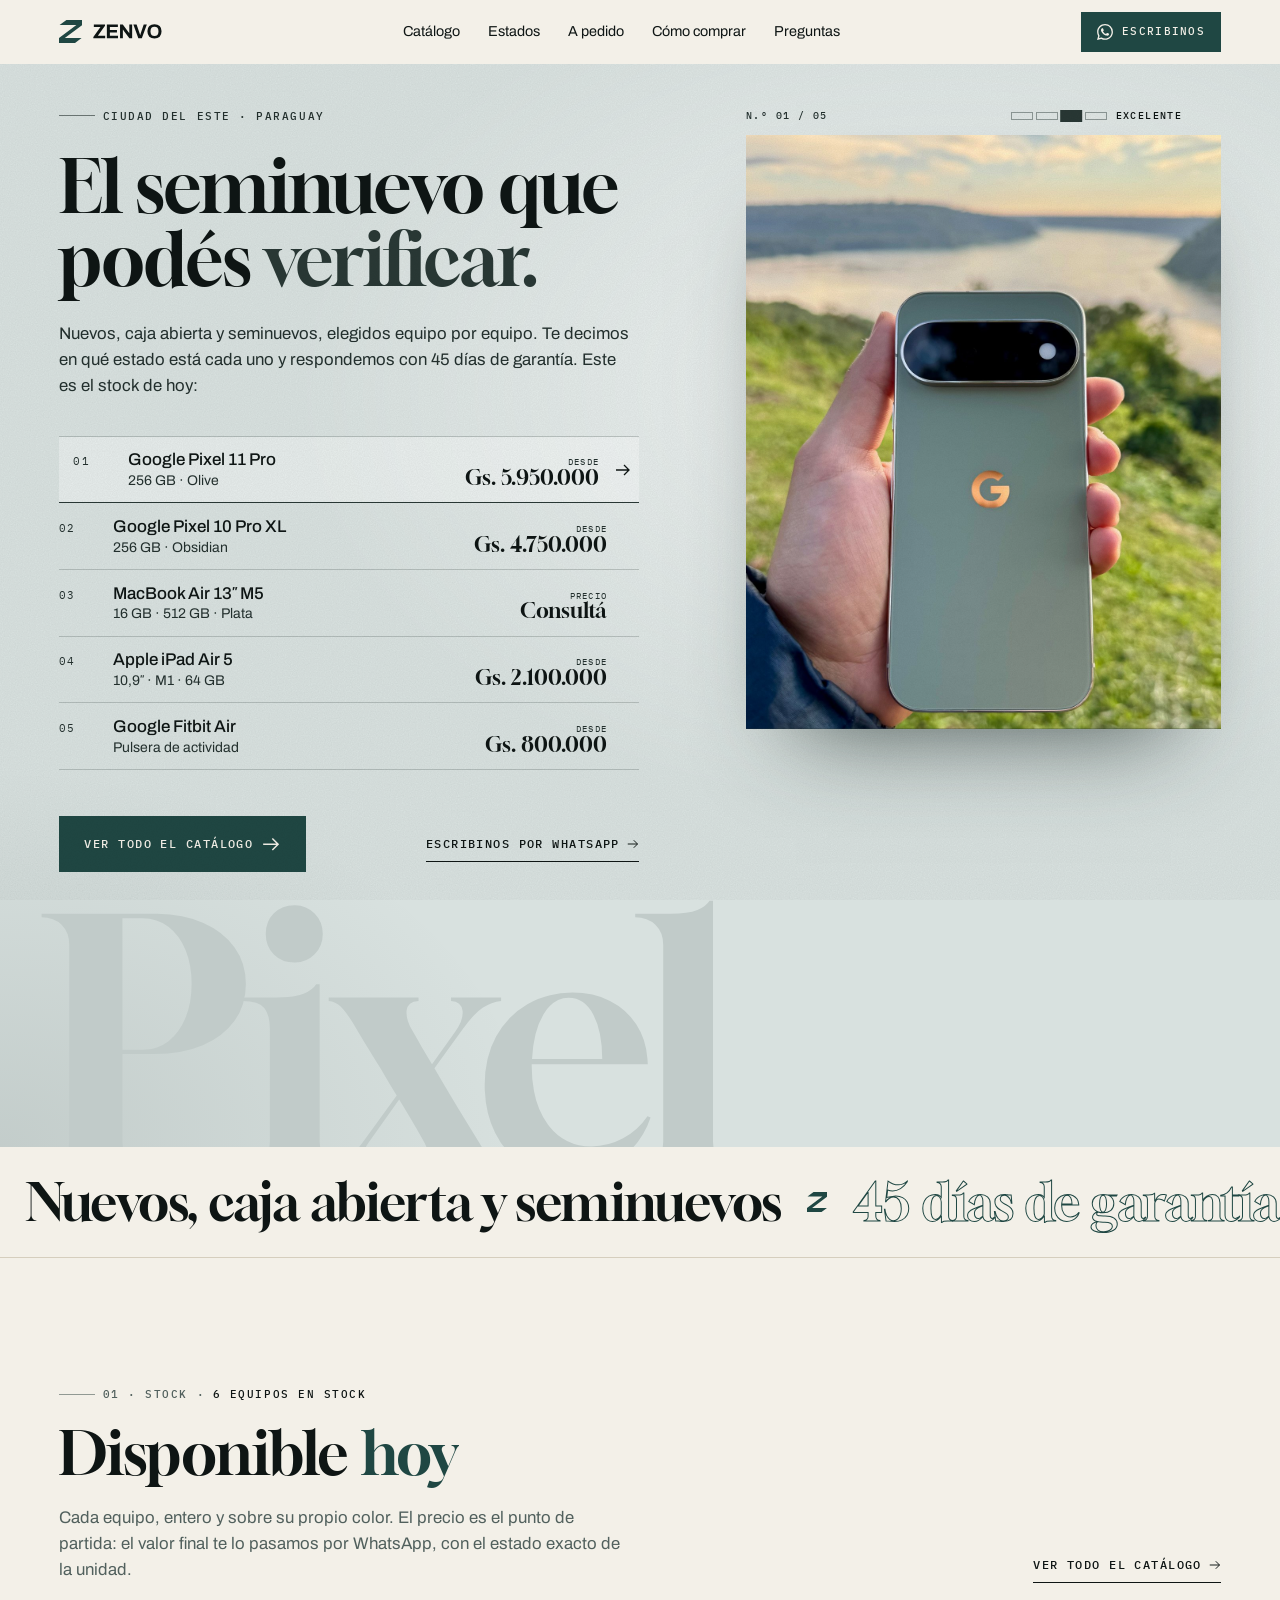
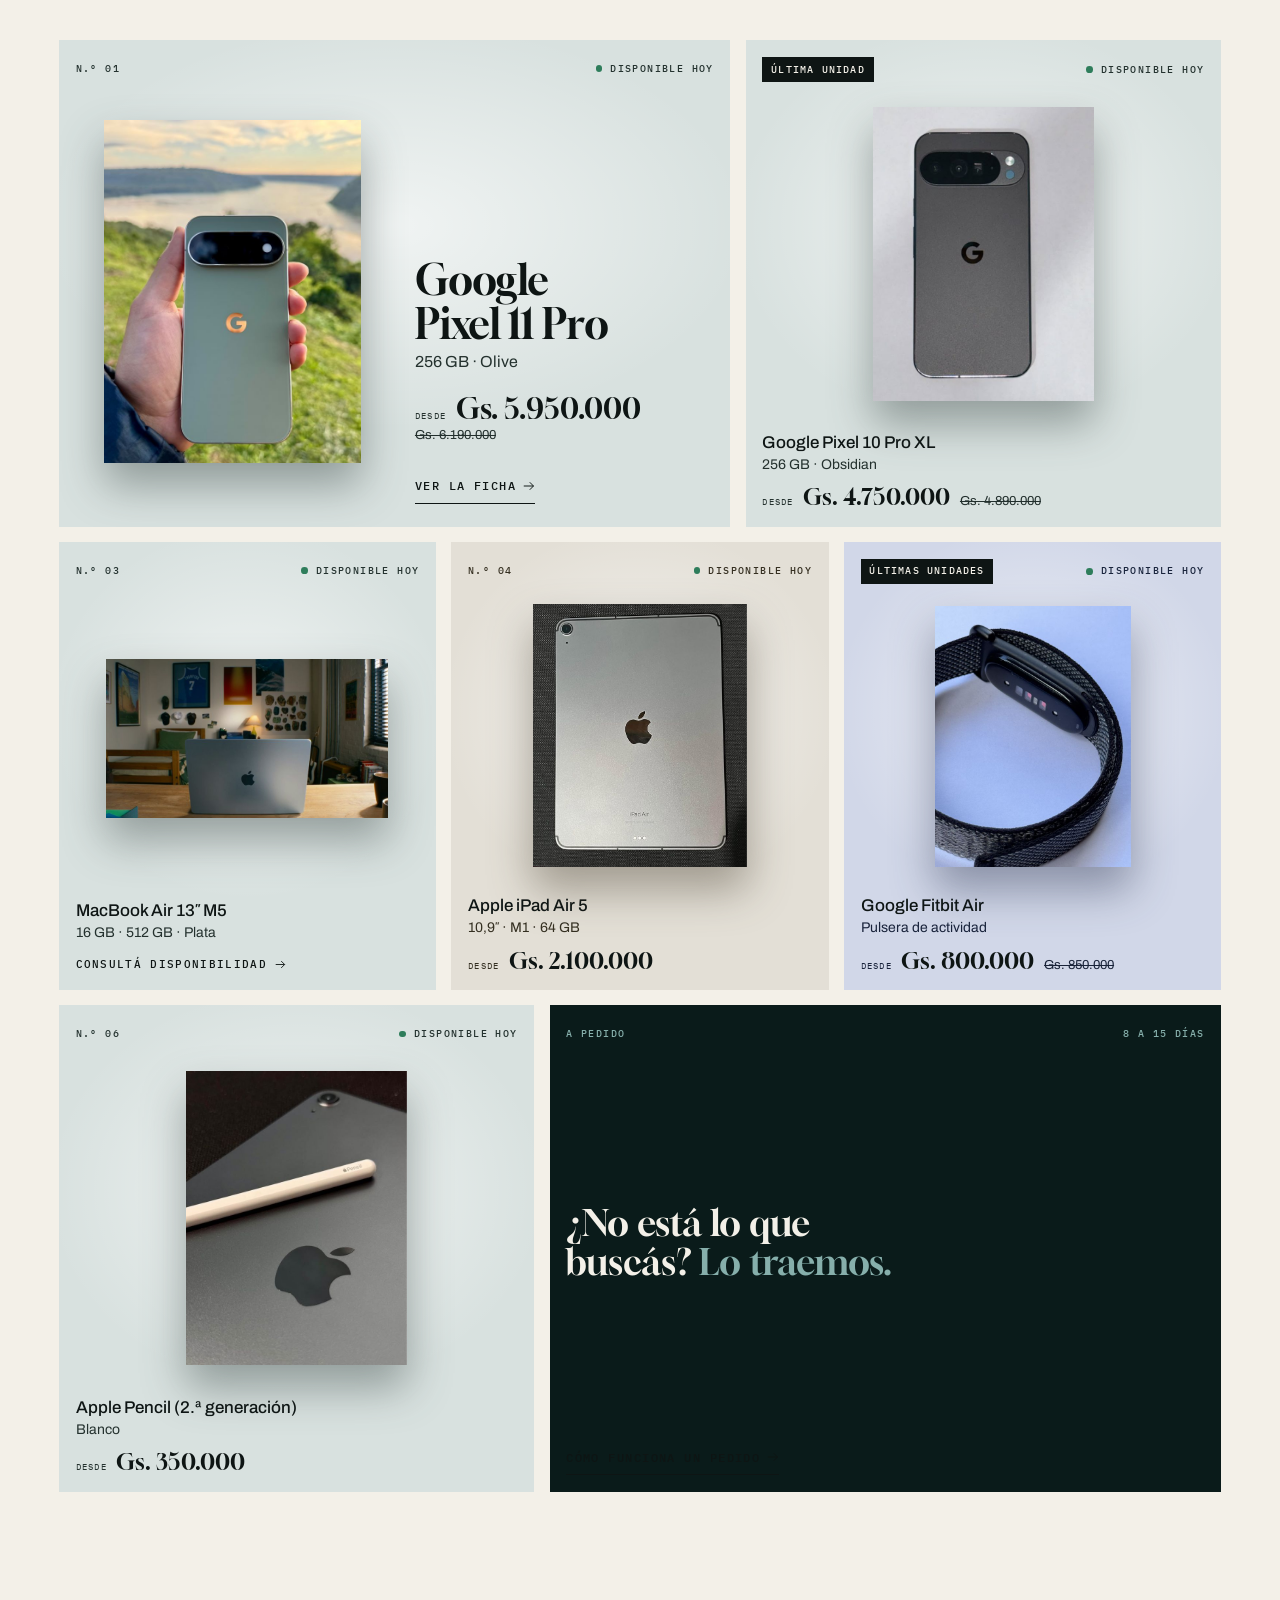
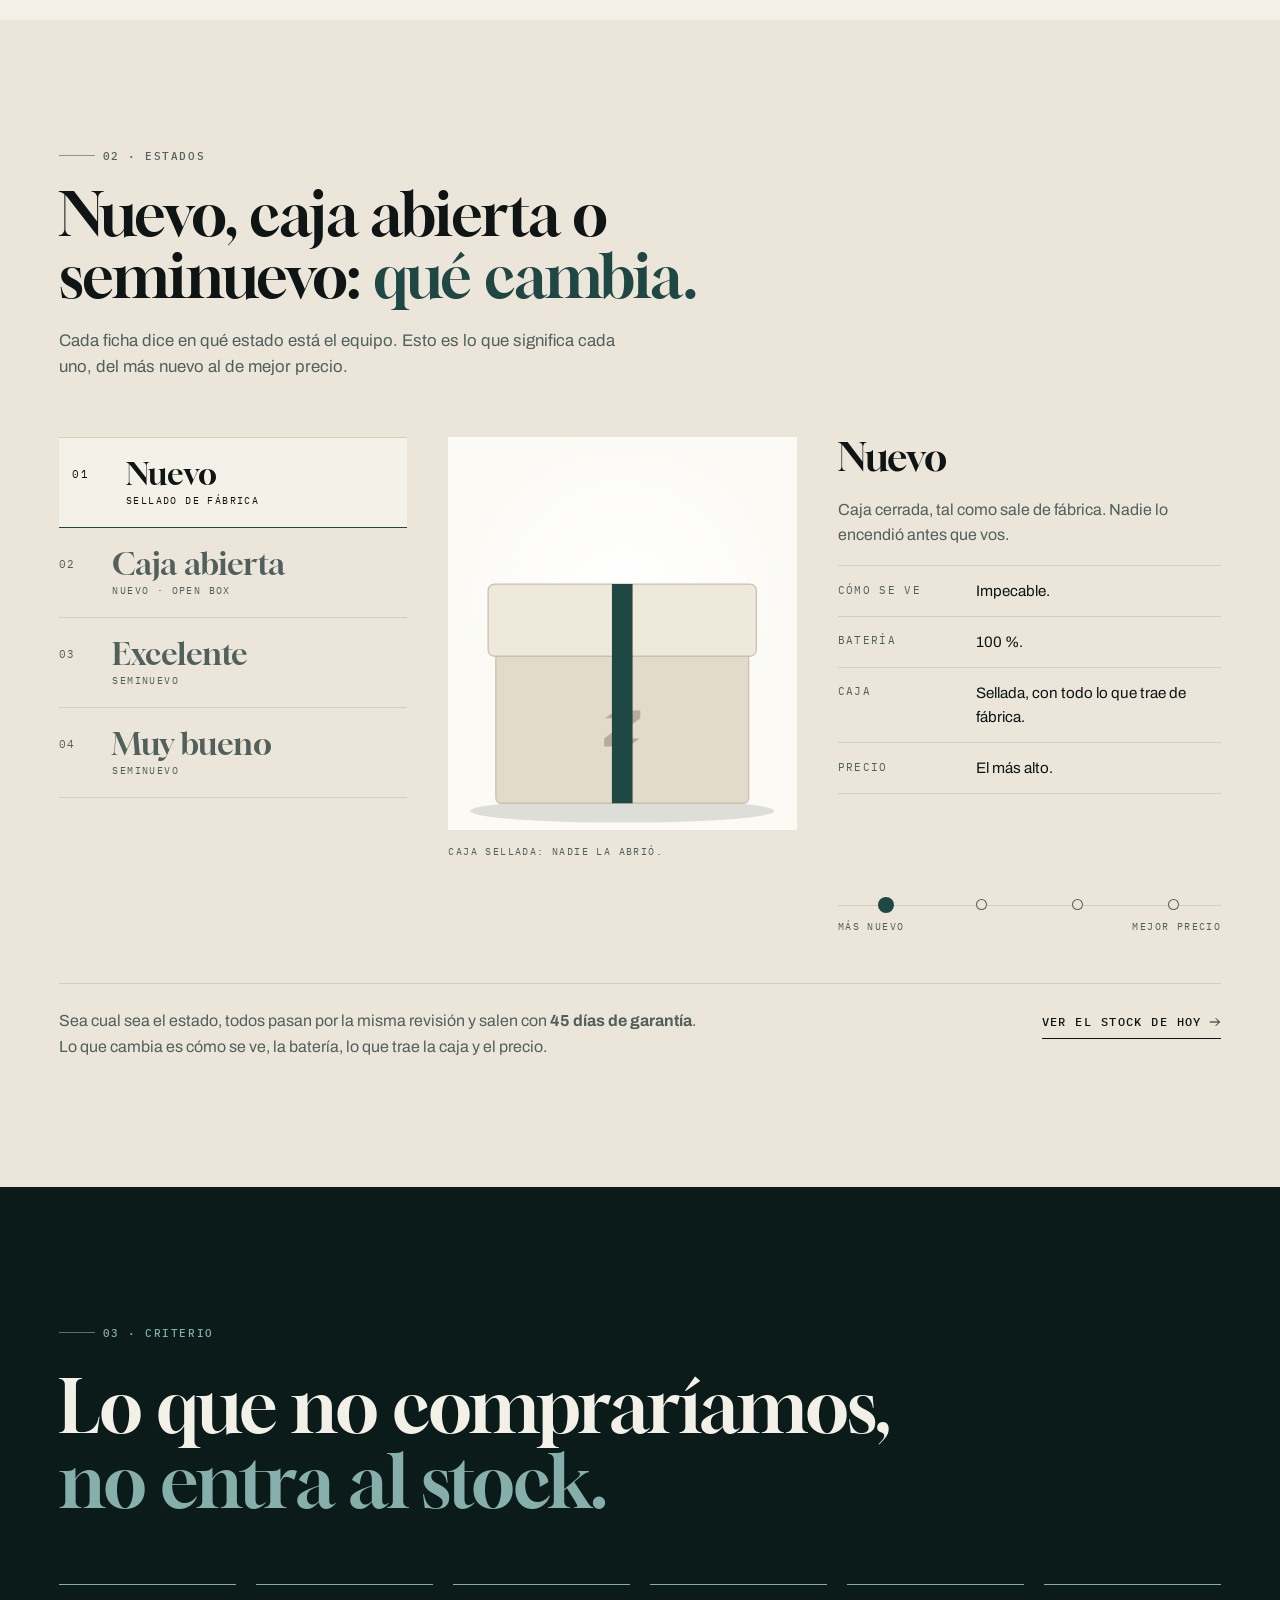
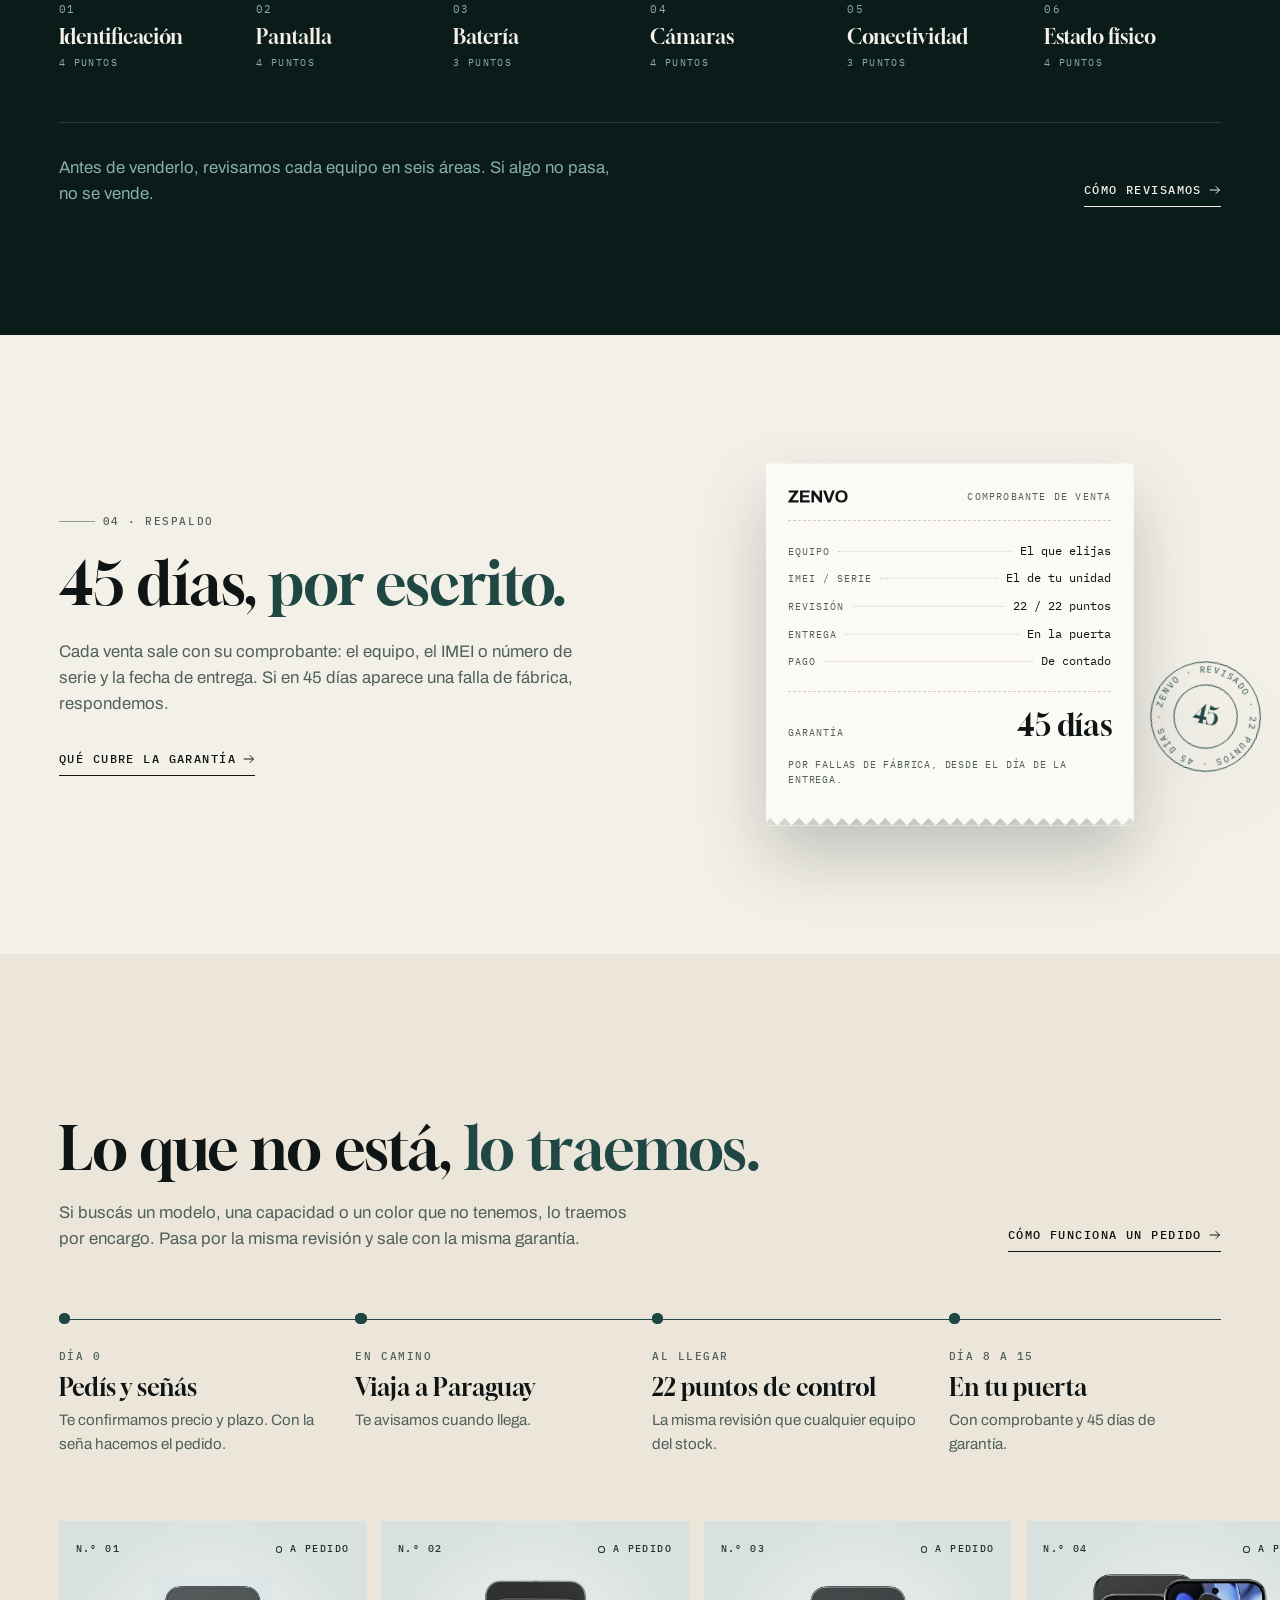
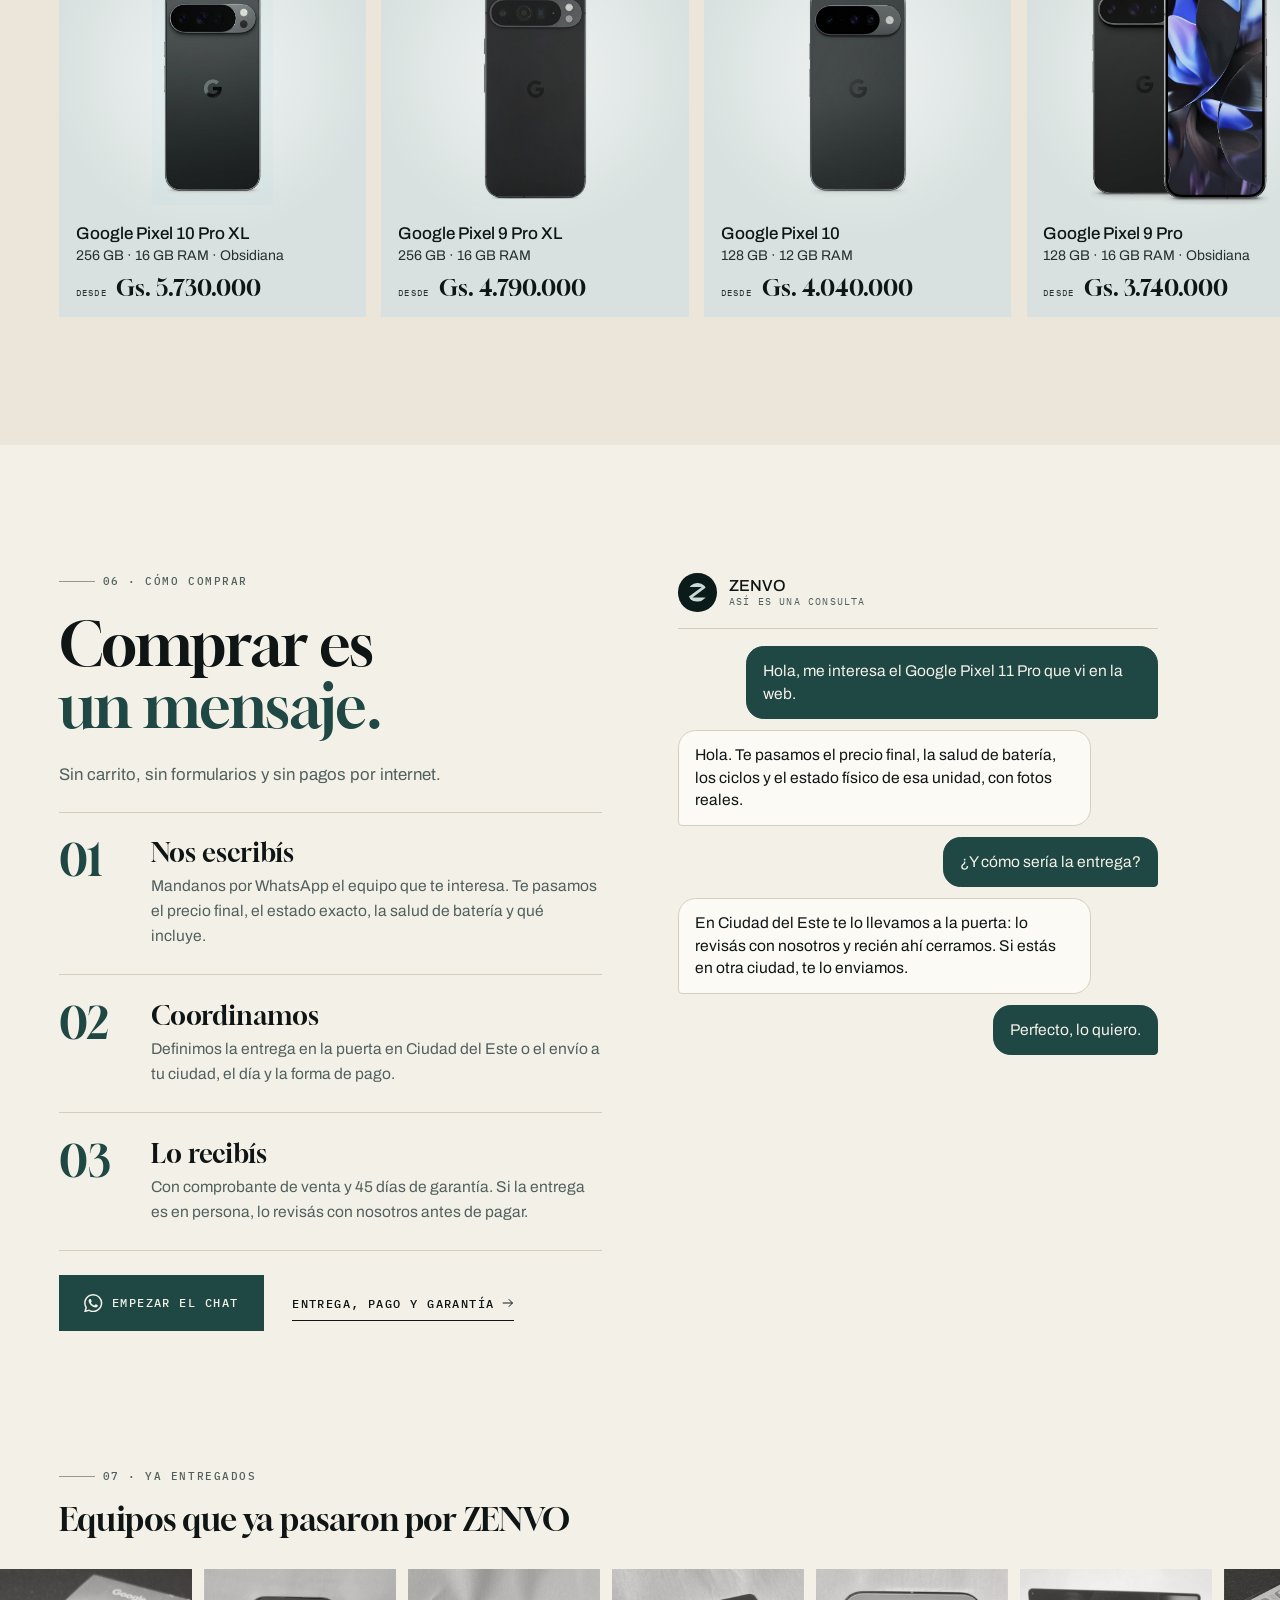
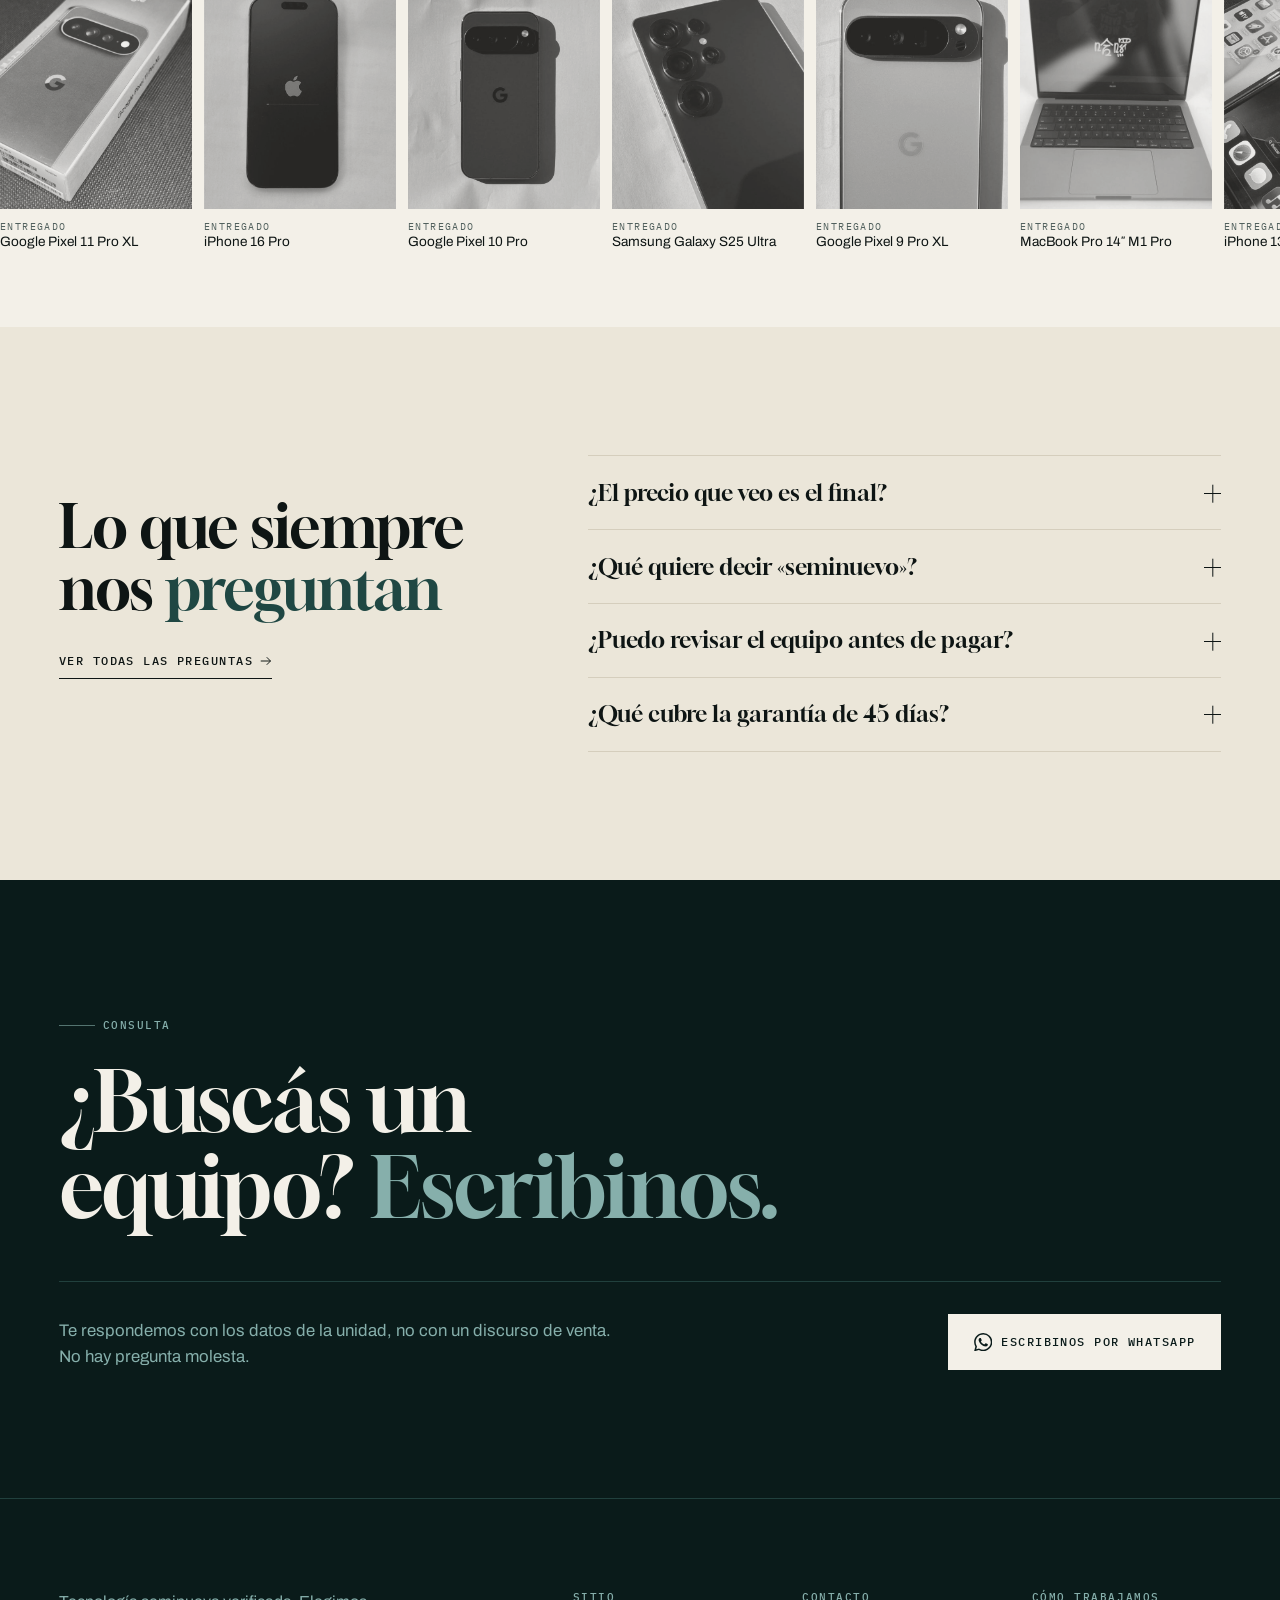
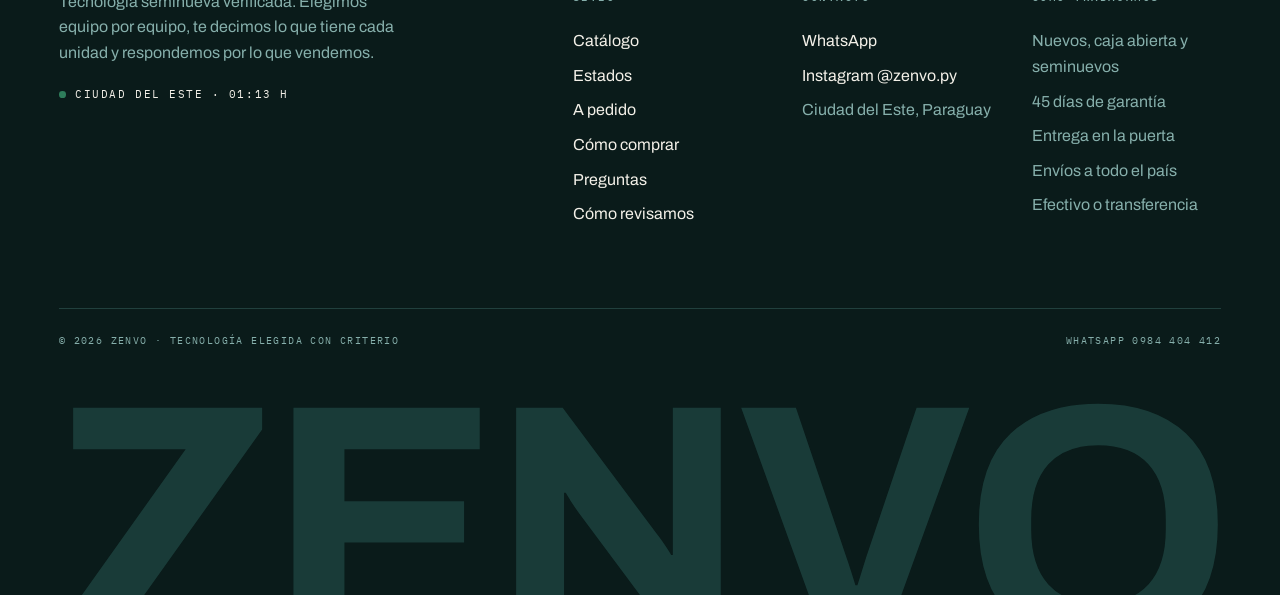
==== index.html @ 08c0f684 "Sitio web de ZENVO: catálogo con consulta por WhatsApp Catálogo que se lee de una planilla (o de dat" ====
<!doctype html>
<html lang="es-PY">
<head>
<meta charset="utf-8">
<meta name="viewport" content="width=device-width, initial-scale=1">
<title>ZENVO — Tecnología seminueva verificada en Ciudad del Este</title>
<meta name="description" content="Celulares, tablets y computadoras seminuevas, revisadas en 22 puntos y con 45 días de garantía. Entrega en la puerta en Ciudad del Este y envíos a todo Paraguay.">
<meta name="theme-color" content="#F3F0E8">
<meta name="format-detection" content="telephone=no">
<link rel="icon" href="assets/img/favicon.svg" type="image/svg+xml">
<link rel="apple-touch-icon" href="assets/img/apple-touch-icon.png">
<meta property="og:type" content="website">
<meta property="og:site_name" content="ZENVO">
<meta property="og:locale" content="es_PY">
<meta property="og:title" content="ZENVO — Tecnología seminueva verificada en Ciudad del Este">
<meta property="og:description" content="Celulares, tablets y computadoras seminuevas, revisadas en 22 puntos y con 45 días de garantía. Entrega en la puerta en Ciudad del Este y envíos a todo Paraguay.">
<meta property="og:image" content="assets/img/og/zenvo-og.jpg">
<meta name="twitter:card" content="summary_large_image">
<link rel="preconnect" href="https://fonts.googleapis.com">
<link rel="preconnect" href="https://fonts.gstatic.com" crossorigin>
<link href="https://fonts.googleapis.com/css2?family=Archivo:wght@400;500;600&family=Gloock&family=IBM+Plex+Mono:wght@400;500&display=swap" rel="stylesheet">
<link rel="stylesheet" href="assets/css/zenvo.css">
<script>(function(h){h.classList.add("js");try{if(!sessionStorage.getItem("zenvo:telon")){sessionStorage.setItem("zenvo:telon","1");h.classList.add("con-telon")}}catch(e){}})(document.documentElement)</script>
<script type="application/ld+json">{"@context": "https://schema.org", "@type": "Store", "name": "ZENVO", "description": "Tecnología seminueva verificada en Ciudad del Este, Paraguay. 22 puntos de control y 45 días de garantía.", "address": {"@type": "PostalAddress", "addressLocality": "Ciudad del Este", "addressCountry": "PY"}, "areaServed": "Paraguay", "sameAs": ["https://instagram.com/zenvo.py"], "paymentAccepted": "Efectivo, transferencia bancaria"}</script>
</head>
<body data-pagina="inicio">
<a class="saltar" href="#contenido">Saltar al contenido</a>
<main id="contenido">
<section class="portada portada--vacia" id="portada">
  <div class="contenedor portada__grilla">
    <div class="portada__texto">
      <div class="portada__cabeza">
        <span class="rotulo rotulo--linea" data-aparece>Ciudad del Este · Paraguay</span>
        <h1 class="titular" data-titulo>El seminuevo que podés <em>verificar.</em></h1>
        <p class="bajada" data-aparece style="--d:.3s">Nuevos, caja abierta y seminuevos, elegidos equipo por equipo. Te decimos en qué estado está cada uno y respondemos con 45 días de garantía. Este es el stock de hoy:</p>
      </div>
      <div class="indice" id="indice" data-aparece style="--d:.4s"></div>
      <div class="indice__mas" data-aparece style="--d:.5s">
        <a class="btn" href="catalogo.html">Ver todo el catálogo <svg class="flecha" viewBox="0 0 16 16" fill="none" stroke="currentColor" stroke-width="1.3" aria-hidden="true"><path d="M1 8h13M9 3l5 5-5 5"/></svg></a>
        <a class="enlace" data-wa="" href="https://wa.me/message/NHKRSJO43PKEA1" target="_blank" rel="noopener">Escribinos por WhatsApp <svg class="flecha" viewBox="0 0 16 16" fill="none" stroke="currentColor" stroke-width="1.3" aria-hidden="true"><path d="M1 8h13M9 3l5 5-5 5"/></svg></a>
      </div>
    </div>
    <div class="escena" id="escena" data-aparece style="--d:.2s"></div>
  </div>
  <div class="portada__franja" aria-hidden="true"><div class="portada__palabra" id="palabra"><span>Zenvo</span></div></div>
</section>

<div class="cinta" aria-hidden="true"><div class="cinta__riel"><div class="cinta__grupo"><span>Nuevos, caja abierta y seminuevos</span><svg viewBox="0 0 200 200" fill="currentColor" aria-hidden="true"><path d="M5.07 44H150L0 156v44h136l58.93-44H50L200 44V0H64L5.07 44Z"/></svg><span>45 días de garantía</span><svg viewBox="0 0 200 200" fill="currentColor" aria-hidden="true"><path d="M5.07 44H150L0 156v44h136l58.93-44H50L200 44V0H64L5.07 44Z"/></svg><span>Entrega en la puerta</span><svg viewBox="0 0 200 200" fill="currentColor" aria-hidden="true"><path d="M5.07 44H150L0 156v44h136l58.93-44H50L200 44V0H64L5.07 44Z"/></svg><span>Envíos a todo Paraguay</span><svg viewBox="0 0 200 200" fill="currentColor" aria-hidden="true"><path d="M5.07 44H150L0 156v44h136l58.93-44H50L200 44V0H64L5.07 44Z"/></svg><span>Fotos reales de cada unidad</span><svg viewBox="0 0 200 200" fill="currentColor" aria-hidden="true"><path d="M5.07 44H150L0 156v44h136l58.93-44H50L200 44V0H64L5.07 44Z"/></svg><span>Tomamos pedidos</span><svg viewBox="0 0 200 200" fill="currentColor" aria-hidden="true"><path d="M5.07 44H150L0 156v44h136l58.93-44H50L200 44V0H64L5.07 44Z"/></svg></div><div class="cinta__grupo"><span>Nuevos, caja abierta y seminuevos</span><svg viewBox="0 0 200 200" fill="currentColor" aria-hidden="true"><path d="M5.07 44H150L0 156v44h136l58.93-44H50L200 44V0H64L5.07 44Z"/></svg><span>45 días de garantía</span><svg viewBox="0 0 200 200" fill="currentColor" aria-hidden="true"><path d="M5.07 44H150L0 156v44h136l58.93-44H50L200 44V0H64L5.07 44Z"/></svg><span>Entrega en la puerta</span><svg viewBox="0 0 200 200" fill="currentColor" aria-hidden="true"><path d="M5.07 44H150L0 156v44h136l58.93-44H50L200 44V0H64L5.07 44Z"/></svg><span>Envíos a todo Paraguay</span><svg viewBox="0 0 200 200" fill="currentColor" aria-hidden="true"><path d="M5.07 44H150L0 156v44h136l58.93-44H50L200 44V0H64L5.07 44Z"/></svg><span>Fotos reales de cada unidad</span><svg viewBox="0 0 200 200" fill="currentColor" aria-hidden="true"><path d="M5.07 44H150L0 156v44h136l58.93-44H50L200 44V0H64L5.07 44Z"/></svg><span>Tomamos pedidos</span><svg viewBox="0 0 200 200" fill="currentColor" aria-hidden="true"><path d="M5.07 44H150L0 156v44h136l58.93-44H50L200 44V0H64L5.07 44Z"/></svg></div><div class="cinta__grupo"><span>Nuevos, caja abierta y seminuevos</span><svg viewBox="0 0 200 200" fill="currentColor" aria-hidden="true"><path d="M5.07 44H150L0 156v44h136l58.93-44H50L200 44V0H64L5.07 44Z"/></svg><span>45 días de garantía</span><svg viewBox="0 0 200 200" fill="currentColor" aria-hidden="true"><path d="M5.07 44H150L0 156v44h136l58.93-44H50L200 44V0H64L5.07 44Z"/></svg><span>Entrega en la puerta</span><svg viewBox="0 0 200 200" fill="currentColor" aria-hidden="true"><path d="M5.07 44H150L0 156v44h136l58.93-44H50L200 44V0H64L5.07 44Z"/></svg><span>Envíos a todo Paraguay</span><svg viewBox="0 0 200 200" fill="currentColor" aria-hidden="true"><path d="M5.07 44H150L0 156v44h136l58.93-44H50L200 44V0H64L5.07 44Z"/></svg><span>Fotos reales de cada unidad</span><svg viewBox="0 0 200 200" fill="currentColor" aria-hidden="true"><path d="M5.07 44H150L0 156v44h136l58.93-44H50L200 44V0H64L5.07 44Z"/></svg><span>Tomamos pedidos</span><svg viewBox="0 0 200 200" fill="currentColor" aria-hidden="true"><path d="M5.07 44H150L0 156v44h136l58.93-44H50L200 44V0H64L5.07 44Z"/></svg></div><div class="cinta__grupo"><span>Nuevos, caja abierta y seminuevos</span><svg viewBox="0 0 200 200" fill="currentColor" aria-hidden="true"><path d="M5.07 44H150L0 156v44h136l58.93-44H50L200 44V0H64L5.07 44Z"/></svg><span>45 días de garantía</span><svg viewBox="0 0 200 200" fill="currentColor" aria-hidden="true"><path d="M5.07 44H150L0 156v44h136l58.93-44H50L200 44V0H64L5.07 44Z"/></svg><span>Entrega en la puerta</span><svg viewBox="0 0 200 200" fill="currentColor" aria-hidden="true"><path d="M5.07 44H150L0 156v44h136l58.93-44H50L200 44V0H64L5.07 44Z"/></svg><span>Envíos a todo Paraguay</span><svg viewBox="0 0 200 200" fill="currentColor" aria-hidden="true"><path d="M5.07 44H150L0 156v44h136l58.93-44H50L200 44V0H64L5.07 44Z"/></svg><span>Fotos reales de cada unidad</span><svg viewBox="0 0 200 200" fill="currentColor" aria-hidden="true"><path d="M5.07 44H150L0 156v44h136l58.93-44H50L200 44V0H64L5.07 44Z"/></svg><span>Tomamos pedidos</span><svg viewBox="0 0 200 200" fill="currentColor" aria-hidden="true"><path d="M5.07 44H150L0 156v44h136l58.93-44H50L200 44V0H64L5.07 44Z"/></svg></div></div></div>

<section class="seccion" id="stock">
  <div class="contenedor">
    <div class="cabeza">
      <div class="cabeza__texto">
        <span class="rotulo rotulo--linea" data-aparece>01 · Stock · <b data-n-disponible>Hoy</b></span>
        <h2 class="titulo" data-titulo>Disponible <em>hoy</em></h2>
        <p class="bajada" data-aparece>Cada equipo, entero y sobre su propio color. El precio es el punto de partida: el valor final te lo pasamos por WhatsApp, con el estado exacto de la unidad.</p>
      </div>
      <a class="enlace" href="catalogo.html" data-aparece>Ver todo el catálogo <svg class="flecha" viewBox="0 0 16 16" fill="none" stroke="currentColor" stroke-width="1.3" aria-hidden="true"><path d="M1 8h13M9 3l5 5-5 5"/></svg></a>
    </div>
    <div class="mosaico" id="mosaico" data-escalera></div>
    <noscript><p class="texto">Para ver el catálogo hace falta JavaScript. También podés <a href="https://wa.me/message/NHKRSJO43PKEA1"><strong>escribirnos por WhatsApp</strong></a> y te pasamos lo que hay disponible.</p></noscript>
  </div>
</section>

<section class="seccion arena estados" id="estados" data-estados data-nivel="0">
  <div class="contenedor">
    <div class="cabeza">
      <div class="cabeza__texto">
        <span class="rotulo rotulo--linea" data-aparece>02 · Estados</span>
        <h2 class="titulo" data-titulo>Nuevo, caja abierta o seminuevo: <em>qué cambia.</em></h2>
        <p class="bajada" data-aparece>Cada ficha dice en qué estado está el equipo. Esto es lo que significa cada uno, del más nuevo al de mejor precio.</p>
      </div>
    </div>
    <div class="estados__grilla" data-aparece>
      <div class="estados__lista" role="tablist" aria-label="Estados del equipo"><button class="estado-tab" type="button" role="tab" id="tab-nuevo" aria-controls="panel-nuevo" aria-selected="true" data-pie="Caja sellada: nadie la abrió."><span class="n">01</span><span class="nom">Nuevo</span><small>Sellado de fábrica</small></button><button class="estado-tab" type="button" role="tab" id="tab-caja-abierta" aria-controls="panel-caja-abierta" aria-selected="false" data-pie="Se abrió la caja; el equipo casi no se usó."><span class="n">02</span><span class="nom">Caja abierta</span><small>Nuevo · open box</small></button><button class="estado-tab" type="button" role="tab" id="tab-excelente" aria-controls="panel-excelente" aria-selected="false" data-pie="Una marca muy leve, y te la mostramos."><span class="n">03</span><span class="nom">Excelente</span><small>Seminuevo</small></button><button class="estado-tab" type="button" role="tab" id="tab-muy-bueno" aria-controls="panel-muy-bueno" aria-selected="false" data-pie="Marcas leves: te las señalamos en las fotos."><span class="n">04</span><span class="nom">Muy bueno</span><small>Seminuevo</small></button></div>
      <div class="estados__escena">
        <div class="estados__marco"><svg class="ilu" viewBox="28 46 264 304" aria-hidden="true">
  <defs><linearGradient id="ilu-g" x1="0" y1="0" x2="1" y2="1"><stop offset="0" stop-color="#2D5A55"/><stop offset="1" stop-color="#0A1B1A"/></linearGradient></defs>
  <ellipse class="ilu-sombra" cx="160" cy="336" rx="118" ry="9"/>
  <g class="ilu-caja"><rect class="ilu-caja-fondo" x="62" y="176" width="196" height="154" rx="4"/></g>
  <g class="ilu-tel">
    <rect class="ilu-cuerpo" x="112" y="92" width="96" height="206" rx="18"/>
    <rect class="ilu-pantalla" x="118" y="98" width="84" height="194" rx="13"/>
    <circle class="ilu-cam" cx="160" cy="111" r="3.2"/>
    <path class="ilu-reflejo" d="M124 128 L156 104 L166 104 L128 136Z"/>
    <g class="ilu-marca m1"><path d="M113 150 l3 9"/><circle cx="114.5" cy="154.5" r="16"/></g>
    <g class="ilu-marca m2"><path d="M204 246 l3 -7 M202 253 l3 -6"/><circle cx="204" cy="248" r="16"/></g>
    <g class="ilu-marca m3"><path d="M143 291 l10 4 M156 292 l6 1"/><circle cx="153" cy="292" r="16"/></g>
  </g>
  <g class="ilu-caja"><rect class="ilu-caja-frente" x="62" y="214" width="196" height="116" rx="4"/>
    <path class="ilu-caja-logo" transform="translate(146 258) scale(.14)" d="M5.07 44H150L0 156v44h136l58.93-44H50L200 44V0H64L5.07 44Z"/></g>
  <g class="ilu-tapa"><rect x="56" y="160" width="208" height="56" rx="5"/></g>
  <rect class="ilu-sello" x="152" y="160" width="16" height="170"/>
</svg></div>
        <p class="estados__pie" aria-live="polite">Caja sellada: nadie la abrió.</p>
      </div>
      <div>
        <div class="estados__detalle"><div class="estado-panel is-activo" role="tabpanel" id="panel-nuevo" aria-labelledby="tab-nuevo"><h3 id="nuevo">Nuevo</h3><p>Caja cerrada, tal como sale de fábrica. Nadie lo encendió antes que vos.</p><dl><div><dt>Cómo se ve</dt><dd>Impecable.</dd></div><div><dt>Batería</dt><dd>100 %.</dd></div><div><dt>Caja</dt><dd>Sellada, con todo lo que trae de fábrica.</dd></div><div><dt>Precio</dt><dd>El más alto.</dd></div></dl></div><div class="estado-panel" role="tabpanel" id="panel-caja-abierta" aria-labelledby="tab-caja-abierta"><h3 id="caja-abierta">Caja abierta</h3><p>Es un equipo nuevo cuya caja ya se abrió: una devolución o una unidad de exhibición. Lo revisamos igual que todo lo demás.</p><dl><div><dt>Cómo se ve</dt><dd>Impecable o con detalles casi invisibles. Si hay alguno, te lo decimos antes.</dd></div><div><dt>Batería</dt><dd>Al 100 % o muy cerca: te pasamos el dato.</dd></div><div><dt>Caja</dt><dd>Puede faltar algún accesorio o el plástico. Lo aclara cada ficha.</dd></div><div><dt>Precio</dt><dd>Menos que el nuevo.</dd></div></dl></div><div class="estado-panel" role="tabpanel" id="panel-excelente" aria-labelledby="tab-excelente"><h3 id="excelente">Excelente</h3><p>Tuvo un dueño anterior y casi no se nota. Si tiene alguna marca muy leve, te la mostramos en fotos.</p><dl><div><dt>Cómo se ve</dt><dd>Sin marcas a simple vista. De cerca, alguna muy leve.</dd></div><div><dt>Batería</dt><dd>Te pasamos el porcentaje exacto y los ciclos.</dd></div><div><dt>Caja</dt><dd>Según la unidad: lo dice cada ficha.</dd></div><div><dt>Precio</dt><dd>Bastante menos que el nuevo.</dd></div></dl></div><div class="estado-panel" role="tabpanel" id="panel-muy-bueno" aria-labelledby="tab-muy-bueno"><h3 id="muy-bueno">Muy bueno</h3><p>Uso normal y cuidado. Tiene marcas leves de uso, que te mostramos en fotos antes de que decidas.</p><dl><div><dt>Cómo se ve</dt><dd>Marcas leves de uso, visibles de cerca.</dd></div><div><dt>Batería</dt><dd>Te pasamos el porcentaje exacto y los ciclos.</dd></div><div><dt>Caja</dt><dd>Según la unidad: lo dice cada ficha.</dd></div><div><dt>Precio</dt><dd>El más conveniente.</dd></div></dl></div></div>
        <div class="escala" aria-hidden="true">
          <div class="escala__linea"><i></i><i></i><i></i><i></i><span class="escala__marca"></span></div>
          <div class="escala__txt"><span>Más nuevo</span><span>Mejor precio</span></div>
        </div>
      </div>
    </div>
    <div class="estados__nota" data-aparece>
      <p>Sea cual sea el estado, todos pasan por la misma revisión y salen con <strong>45 días de garantía</strong>. Lo que cambia es cómo se ve, la batería, lo que trae la caja y el precio.</p>
      <a class="enlace" href="catalogo.html">Ver el stock de hoy <svg class="flecha" viewBox="0 0 16 16" fill="none" stroke="currentColor" stroke-width="1.3" aria-hidden="true"><path d="M1 8h13M9 3l5 5-5 5"/></svg></a>
    </div>
  </div>
</section>

<section class="seccion oscuro" id="criterio">
  <div class="contenedor">
    <span class="rotulo rotulo--linea" data-aparece>03 · Criterio</span>
    <p class="manifiesto__cita" data-titulo style="margin-top:1.75rem">Lo que no compraríamos, <em>no entra al stock.</em></p>
    <ol class="areas6" data-aparece-pie><li style="--k:0"><span class="n">01</span><h3>Identificación</h3><small>4 puntos</small></li><li style="--k:1"><span class="n">02</span><h3>Pantalla</h3><small>4 puntos</small></li><li style="--k:2"><span class="n">03</span><h3>Batería</h3><small>3 puntos</small></li><li style="--k:3"><span class="n">04</span><h3>Cámaras</h3><small>4 puntos</small></li><li style="--k:4"><span class="n">05</span><h3>Conectividad</h3><small>3 puntos</small></li><li style="--k:5"><span class="n">06</span><h3>Estado físico</h3><small>4 puntos</small></li></ol>
    <div class="cierre__fila" data-aparece>
      <p class="bajada">Antes de venderlo, revisamos cada equipo en seis áreas. Si algo no pasa, no se vende.</p>
      <a class="enlace" href="verificacion.html">Cómo revisamos <svg class="flecha" viewBox="0 0 16 16" fill="none" stroke="currentColor" stroke-width="1.3" aria-hidden="true"><path d="M1 8h13M9 3l5 5-5 5"/></svg></a>
    </div>
  </div>
</section>

<section class="seccion">
  <div class="contenedor dos dos--pareja">
    <div class="pila">
      <span class="rotulo rotulo--linea" data-aparece>04 · Respaldo</span>
      <h2 class="titulo" data-titulo>45 días, <em>por escrito.</em></h2>
      <p class="bajada" data-aparece>Cada venta sale con su comprobante: el equipo, el IMEI o número de serie y la fecha de entrega. Si en 45 días aparece una falla de fábrica, respondemos.</p>
      <p data-aparece><a class="enlace" href="como-comprar.html">Qué cubre la garantía <svg class="flecha" viewBox="0 0 16 16" fill="none" stroke="currentColor" stroke-width="1.3" aria-hidden="true"><path d="M1 8h13M9 3l5 5-5 5"/></svg></a></p>
    </div>
    <div class="comprobante" data-aparece>
        <div class="comprobante__papel">
          <p class="comprobante__cab"><svg viewBox="62 56 598 128" fill="currentColor" aria-hidden="true"><path transform="translate(60,180) scale(.1749,-.1749)" d="M28 0V64L384 564H53V686H609V622L253 123H617V0Z"/><path transform="translate(169.33,180) scale(.1749,-.1749)" d="M76 0V686H624V564H226V411H578V290H226V123H630V0Z"/><path transform="translate(283.91,180) scale(.1749,-.1749)" d="M76 0V686H213L489 316Q498 305 512 284.500Q526 264 532 253H537Q537 270 537 286Q537 302 537 316V686H678V0H541L259 379Q249 393 238 410Q227 427 222 436H217Q217 421 217 406.500Q217 392 217 379V0Z"/><path transform="translate(410.9,180) scale(.1749,-.1749)" d="M260 0 12 686H173L321 248Q327 231 335 206Q343 181 348 164H354Q359 179 366.500 203.500Q374 228 380 247L528 686H683L434 0Z"/><path transform="translate(527.41,180) scale(.1749,-.1749)" d="M396 -12Q232 -12 138.500 75.500Q45 163 45 343Q45 523 138.500 610.500Q232 698 396 698Q561 698 654.500 610.500Q748 523 748 343Q748 163 654.500 75.500Q561 -12 396 -12ZM396 110Q493 110 544 166Q595 222 595 327V358Q595 464 544 520Q493 576 396 576Q300 576 249.500 520Q199 464 199 358V327Q199 222 249.500 166Q300 110 396 110Z"/></svg><span>Comprobante de venta</span></p>
          <dl>
            <div><dt>Equipo</dt><dd>El que elijas</dd></div>
            <div><dt>IMEI / Serie</dt><dd>El de tu unidad</dd></div>
            <div><dt>Revisión</dt><dd>22 / 22 puntos</dd></div>
            <div><dt>Entrega</dt><dd>En la puerta</dd></div>
            <div><dt>Pago</dt><dd>De contado</dd></div>
          </dl>
          <p class="comprobante__total"><span>Garantía</span><b>45 días</b></p>
          <p class="comprobante__nota">Por fallas de fábrica, desde el día de la entrega.</p>
        </div><svg class="sello" viewBox="0 0 120 120" aria-hidden="true"><defs><path id="sello-c" d="M60 60m-46 0a46 46 0 1 1 92 0a46 46 0 1 1-92 0"/></defs><circle cx="60" cy="60" r="57" fill="none" stroke="currentColor" stroke-width="1"/><circle cx="60" cy="60" r="33" fill="none" stroke="currentColor" stroke-width="1"/><g class="sello__giro"><text><textPath href="#sello-c">ZENVO · Revisado · 22 puntos · 45 días · </textPath></text></g><text class="centro" x="60" y="68" text-anchor="middle">45</text></svg>
      </div>
  </div>
</section>

<section class="seccion arena" data-bloque>
  <div class="contenedor">
    <div class="cabeza">
      <div class="cabeza__texto">
        <span class="rotulo rotulo--linea" data-aparece>05 · A pedido</span>
        <h2 class="titulo" data-titulo>Lo que no está, <em>lo traemos.</em></h2>
        <p class="bajada" data-aparece>Si buscás un modelo, una capacidad o un color que no tenemos, lo traemos por encargo. Pasa por la misma revisión y sale con la misma garantía.</p>
      </div>
      <a class="enlace" href="a-pedido.html" data-aparece>Cómo funciona un pedido <svg class="flecha" viewBox="0 0 16 16" fill="none" stroke="currentColor" stroke-width="1.3" aria-hidden="true"><path d="M1 8h13M9 3l5 5-5 5"/></svg></a>
    </div>
    <ol class="viaje" data-aparece>
      <li style="--k:0"><b>Día 0</b><h3>Pedís y señás</h3><p>Te confirmamos precio y plazo. Con la seña hacemos el pedido.</p></li>
      <li style="--k:1"><b>En camino</b><h3>Viaja a Paraguay</h3><p>Te avisamos cuando llega.</p></li>
      <li style="--k:2"><b>Al llegar</b><h3>22 puntos de control</h3><p>La misma revisión que cualquier equipo del stock.</p></li>
      <li style="--k:3"><b>Día 8 a 15</b><h3>En tu puerta</h3><p>Con comprobante y 45 días de garantía.</p></li>
    </ol>
    <div class="riel" id="riel-pedido" data-escalera style="margin-top:clamp(2.5rem,5vw,4rem)"></div>
  </div>
</section>

<section class="seccion">
  <div class="contenedor dos dos--pareja" style="align-items:start">
    <div class="pila">
      <span class="rotulo rotulo--linea" data-aparece>06 · Cómo comprar</span>
      <h2 class="titulo" data-titulo>Comprar es <em>un mensaje.</em></h2>
      <p class="bajada" data-aparece>Sin carrito, sin formularios y sin pagos por internet.</p>
      <ol class="pasos pasos--lista">
        <li class="paso" data-aparece><span class="paso__n">01</span><h3>Nos escribís</h3><p>Mandanos por WhatsApp el equipo que te interesa. Te pasamos el precio final, el estado exacto, la salud de batería y qué incluye.</p></li>
        <li class="paso" data-aparece><span class="paso__n">02</span><h3>Coordinamos</h3><p>Definimos la entrega en la puerta en Ciudad del Este o el envío a tu ciudad, el día y la forma de pago.</p></li>
        <li class="paso" data-aparece><span class="paso__n">03</span><h3>Lo recibís</h3><p>Con comprobante de venta y 45 días de garantía. Si la entrega es en persona, lo revisás con nosotros antes de pagar.</p></li>
      </ol>
      <div class="acciones" data-aparece><a class="btn" data-wa="" href="https://wa.me/message/NHKRSJO43PKEA1" target="_blank" rel="noopener"><svg viewBox="0 0 24 24" fill="currentColor" aria-hidden="true"><path d="M17.472 14.382c-.297-.149-1.758-.867-2.03-.967-.273-.099-.471-.148-.67.15-.197.297-.767.966-.94 1.164-.173.199-.347.223-.644.075-.297-.15-1.255-.463-2.39-1.475-.883-.788-1.48-1.761-1.653-2.059-.173-.297-.018-.458.13-.606.134-.133.298-.347.446-.52.149-.174.198-.298.298-.497.099-.198.05-.371-.025-.52-.075-.149-.669-1.612-.916-2.207-.242-.579-.487-.5-.669-.51-.173-.008-.371-.01-.57-.01-.198 0-.52.074-.792.372-.272.297-1.04 1.016-1.04 2.479 0 1.462 1.065 2.875 1.213 3.074.149.198 2.096 3.2 5.077 4.487.709.306 1.262.489 1.694.625.712.227 1.36.195 1.871.118.571-.085 1.758-.719 2.006-1.413.248-.694.248-1.289.173-1.413-.074-.124-.272-.198-.57-.347m-5.421 7.403h-.004a9.87 9.87 0 01-5.031-1.378l-.361-.214-3.741.982.998-3.648-.235-.374a9.86 9.86 0 01-1.51-5.26c.001-5.45 4.436-9.884 9.888-9.884 2.64 0 5.122 1.03 6.988 2.898a9.825 9.825 0 012.893 6.994c-.003 5.45-4.437 9.884-9.885 9.884m8.413-18.297A11.815 11.815 0 0012.05 0C5.495 0 .16 5.335.157 11.892c0 2.096.547 4.142 1.588 5.945L.057 24l6.305-1.654a11.882 11.882 0 005.683 1.448h.005c6.554 0 11.89-5.335 11.893-11.893a11.821 11.821 0 00-3.48-8.413z"/></svg>Empezar el chat</a><a class="enlace" href="como-comprar.html">Entrega, pago y garantía <svg class="flecha" viewBox="0 0 16 16" fill="none" stroke="currentColor" stroke-width="1.3" aria-hidden="true"><path d="M1 8h13M9 3l5 5-5 5"/></svg></a></div>
    </div>
    <div class="chat" data-aparece>
        <div class="chat__cab"><svg class="mono" viewBox="0 0 200 200" fill="currentColor" aria-hidden="true"><path d="M5.07 44H150L0 156v44h136l58.93-44H50L200 44V0H64L5.07 44Z"/></svg><p>ZENVO<small>Así es una consulta</small></p></div>
        <p class="burbuja burbuja--tu" style="--k:0">Hola, me interesa el <span data-chat-equipo>Pixel 10 Pro XL</span> que vi en la web.</p>
        <p class="burbuja" style="--k:1">Hola. Te pasamos el precio final, la salud de batería, los ciclos y el estado físico de esa unidad, con fotos reales.</p>
        <p class="burbuja burbuja--tu" style="--k:2">¿Y cómo sería la entrega?</p>
        <p class="burbuja" style="--k:3">En Ciudad del Este te lo llevamos a la puerta: lo revisás con nosotros y recién ahí cerramos. Si estás en otra ciudad, te lo enviamos.</p>
        <p class="burbuja burbuja--tu" style="--k:4">Perfecto, lo quiero.</p>
      </div>
  </div>
</section>

<section class="seccion seccion--corta" style="padding-top:0">
  <div class="contenedor" style="margin-bottom:2rem">
    <span class="rotulo rotulo--linea" data-aparece>07 · Ya entregados</span>
    <h2 class="subtitulo" data-titulo style="margin-top:1rem">Equipos que ya pasaron por ZENVO</h2>
  </div>
  <div class="entregados" id="entregados"></div>
</section>

<section class="seccion arena">
  <div class="contenedor dos">
    <div class="pila fija">
      <span class="rotulo rotulo--linea" data-aparece>08 · Preguntas</span>
      <h2 class="titulo" data-titulo>Lo que siempre nos <em>preguntan</em></h2>
      <p data-aparece><a class="enlace" href="preguntas.html">Ver todas las preguntas <svg class="flecha" viewBox="0 0 16 16" fill="none" stroke="currentColor" stroke-width="1.3" aria-hidden="true"><path d="M1 8h13M9 3l5 5-5 5"/></svg></a></p>
    </div>
    <div class="preguntas" data-aparece>
      <div class="pregunta"><button class="pregunta__q" type="button"><span>¿El precio que veo es el final?</span><i aria-hidden="true"></i></button><div class="pregunta__r"><div><p>Es el punto de partida, por eso dice «desde». Cada unidad es distinta: cambia la salud de batería, el estado físico y lo que incluye. Escribinos por el equipo que te interesa y te pasamos el valor exacto de esa unidad.</p></div></div></div>
      <div class="pregunta"><button class="pregunta__q" type="button"><span>¿Qué quiere decir «seminuevo»?</span><i aria-hidden="true"></i></button><div class="pregunta__r"><div><p>Es un equipo que tuvo un dueño anterior y que revisamos uno por uno antes de que entre al stock. Pasó por los 22 puntos de control y te decimos exactamente en qué estado está, con fotos reales de esa unidad.</p></div></div></div>
      <div class="pregunta"><button class="pregunta__q" type="button"><span>¿Puedo revisar el equipo antes de pagar?</span><i aria-hidden="true"></i></button><div class="pregunta__r"><div><p>Sí, cuando la entrega es en persona en Ciudad del Este. Lo revisás con nosotros, probás lo que quieras y recién ahí cerramos.</p></div></div></div>
      <div class="pregunta"><button class="pregunta__q" type="button"><span>¿Qué cubre la garantía de 45 días?</span><i aria-hidden="true"></i></button><div class="pregunta__r"><div><p>Cubre fallas de fábrica durante 45 días desde la entrega. No cubre golpes, caídas, daños por líquidos, reparaciones hechas por terceros ni el desgaste normal de la batería.</p><p>Cada venta sale con un comprobante donde figuran el equipo, el IMEI o número de serie y la fecha de entrega.</p></div></div></div>
    </div>
  </div>
</section>

<section class="seccion oscuro cierre">
  <div class="contenedor">
    <span class="rotulo rotulo--linea" data-aparece>Consulta</span>
    <h2 class="titular" data-titulo style="margin-top:1.5rem">¿Buscás un equipo? <em>Escribinos.</em></h2>
    <div class="cierre__fila" data-aparece>
      <p class="bajada">Te respondemos con los datos de la unidad, no con un discurso de venta. No hay pregunta molesta.</p>
      <a class="btn btn--claro" data-wa="" href="https://wa.me/message/NHKRSJO43PKEA1" target="_blank" rel="noopener"><svg viewBox="0 0 24 24" fill="currentColor" aria-hidden="true"><path d="M17.472 14.382c-.297-.149-1.758-.867-2.03-.967-.273-.099-.471-.148-.67.15-.197.297-.767.966-.94 1.164-.173.199-.347.223-.644.075-.297-.15-1.255-.463-2.39-1.475-.883-.788-1.48-1.761-1.653-2.059-.173-.297-.018-.458.13-.606.134-.133.298-.347.446-.52.149-.174.198-.298.298-.497.099-.198.05-.371-.025-.52-.075-.149-.669-1.612-.916-2.207-.242-.579-.487-.5-.669-.51-.173-.008-.371-.01-.57-.01-.198 0-.52.074-.792.372-.272.297-1.04 1.016-1.04 2.479 0 1.462 1.065 2.875 1.213 3.074.149.198 2.096 3.2 5.077 4.487.709.306 1.262.489 1.694.625.712.227 1.36.195 1.871.118.571-.085 1.758-.719 2.006-1.413.248-.694.248-1.289.173-1.413-.074-.124-.272-.198-.57-.347m-5.421 7.403h-.004a9.87 9.87 0 01-5.031-1.378l-.361-.214-3.741.982.998-3.648-.235-.374a9.86 9.86 0 01-1.51-5.26c.001-5.45 4.436-9.884 9.888-9.884 2.64 0 5.122 1.03 6.988 2.898a9.825 9.825 0 012.893 6.994c-.003 5.45-4.437 9.884-9.885 9.884m8.413-18.297A11.815 11.815 0 0012.05 0C5.495 0 .16 5.335.157 11.892c0 2.096.547 4.142 1.588 5.945L.057 24l6.305-1.654a11.882 11.882 0 005.683 1.448h.005c6.554 0 11.89-5.335 11.893-11.893a11.821 11.821 0 00-3.48-8.413z"/></svg>Escribinos por WhatsApp</a>
    </div>
  </div>
</section>
</main>
<script src="assets/js/config.js"></script>
<script src="assets/js/zenvo.js" defer onerror="document.documentElement.classList.remove('js')"></script>
</body>
</html>
---- assets/css/zenvo.css ----
/* =========================================================
   ZENVO — diseño del sitio · "Ficha abierta"
   Idea: el sitio es el archivo de revisión de ZENVO, abierto.
   · Cada foto se muestra entera, apoyada sobre el color de ESE equipo.
   · La portada es el índice del stock del día.
   · La revisión de 22 puntos se recorre con el scroll.
   · El comprobante se imprime en pantalla.
   Petróleo y marfil. Gloock (títulos y precios), Archivo (texto),
   IBM Plex Mono (datos).
   Índice: 1 Tokens · 2 Base · 3 Tipografía · 4 Botones · 5 Cabecera
   6 Portada · 7 Cinta · 8 Piezas · 9 Revisión · 10 Comprobante y chat
   11 Secciones · 12 Catálogo · 13 Producto · 14 Páginas de texto
   15 Pie · 16 Movimiento · 17 Adaptación
   ========================================================= */

/* ---------- 1. Tokens ---------- */
@property --campo { syntax: "<color>"; inherits: true; initial-value: #E2DBCB; }
@property --tinta { syntax: "<color>"; inherits: true; initial-value: #24332F; }

:root {
  --noche: #0A1B1A;
  --petroleo: #1F4743;
  --p300: #86AFAB;
  --salvia: #C8DAD4;
  --arena: #E2DBCB;
  --marfil: #F3F0E8;
  --ink: #0E1514;
  --papel: #FBFAF5;

  --humo: #51605D;
  --hilo: #D5CEBD;
  --hilo-osc: #21403D;
  --ok: #2E7D5B;

  --f-titulo: "Gloock", "Iowan Old Style", Georgia, serif;
  --f-texto: "Archivo", system-ui, -apple-system, "Segoe UI", sans-serif;
  --f-mono: "IBM Plex Mono", ui-monospace, "SFMono-Regular", Menlo, monospace;

  --marco: clamp(1.25rem, 4.6vw, 4.5rem);
  --ancho: 1520px;
  --aire: clamp(4.5rem, 10vw, 9rem);
  --cab: 64px;
  --muelle: 0px;

  --sale: cubic-bezier(.16, 1, .3, 1);
  --entra: cubic-bezier(.65, 0, .35, 1);

  --bg: var(--marfil);
  --fg: var(--ink);
  --fg2: var(--humo);
  --linea: var(--hilo);
  --acento: var(--petroleo);
}
.oscuro {
  --bg: var(--noche); --fg: var(--marfil); --fg2: var(--p300); --linea: var(--hilo-osc); --acento: var(--salvia);
  background: var(--bg); color: var(--fg);
}
.arena { --bg: #EBE6D9; background: var(--bg); }

/* ---------- 2. Base ---------- */
*, *::before, *::after { box-sizing: border-box; }
html { -webkit-text-size-adjust: 100%; scroll-padding-top: calc(var(--cab) + 1rem); }
body {
  margin: 0; background: var(--marfil); color: var(--ink);
  font-family: var(--f-texto); font-size: 1rem; line-height: 1.6;
  -webkit-font-smoothing: antialiased; text-rendering: optimizeLegibility;
  overflow-x: clip; padding-bottom: var(--muelle);
}
/* grano de papel: saca el aspecto plano de pantalla */
body::after {
  content: ""; position: fixed; inset: 0; z-index: 80; pointer-events: none; opacity: .055; mix-blend-mode: multiply;
  background-image: url("data:image/svg+xml,%3Csvg xmlns='http://www.w3.org/2000/svg' width='180' height='180'%3E%3Cfilter id='g'%3E%3CfeTurbulence type='fractalNoise' baseFrequency='.85' numOctaves='2' stitchTiles='stitch'/%3E%3CfeColorMatrix values='0 0 0 0 0  0 0 0 0 0  0 0 0 0 0  0 0 0 1.1 -.15'/%3E%3C/filter%3E%3Crect width='100%25' height='100%25' filter='url(%23g)'/%3E%3C/svg%3E");
}
img, svg, video { display: block; max-width: 100%; }
img { height: auto; }
a { color: inherit; text-decoration: none; }
button { font: inherit; color: inherit; background: none; border: 0; padding: 0; cursor: pointer; }
input, select { font: inherit; color: inherit; }
ul, ol { margin: 0; padding: 0; list-style: none; }
h1, h2, h3, h4, p, figure, dl, dd { margin: 0; }
::selection { background: var(--petroleo); color: var(--marfil); }
:focus-visible { outline: 2px solid var(--acento); outline-offset: 3px; }
[hidden] { display: none !important; }

.contenedor { width: 100%; max-width: var(--ancho); margin-inline: auto; padding-inline: var(--marco); }
.seccion { padding-block: var(--aire); position: relative; }
.seccion--corta { padding-block: calc(var(--aire) * .6); }
main { display: block; padding-top: var(--cab); }
.solo-lector { position: absolute; width: 1px; height: 1px; overflow: hidden; clip-path: inset(50%); white-space: nowrap; }
.saltar { position: absolute; left: 1rem; top: -4rem; z-index: 300; background: var(--ink); color: var(--marfil); padding: .75rem 1rem; transition: top .2s; }
.saltar:focus { top: 1rem; }

/* ---------- 3. Tipografía ---------- */
.rotulo {
  font-family: var(--f-mono); font-size: .6875rem; font-weight: 500; letter-spacing: .14em; text-transform: uppercase;
  color: var(--fg2); display: inline-flex; align-items: center; gap: .7em; line-height: 1.5;
}
.rotulo--linea::before { content: ""; width: 2.25rem; height: 1px; background: currentColor; opacity: .6; flex: none; }
.rotulo b { font-weight: 500; color: var(--fg); }

.titular, .titulo, .subtitulo { font-family: var(--f-titulo); font-weight: 400; letter-spacing: -.014em; text-wrap: balance; }
.titular { font-size: clamp(2.7rem, 6.6vw, 6.5rem); line-height: 1.02; }
.titulo { font-size: clamp(2.1rem, 4.6vw, 4.25rem); line-height: 1.05; }
.subtitulo { font-size: clamp(1.55rem, 2.5vw, 2.25rem); line-height: 1.14; }
.titular em, .titulo em, .subtitulo em { font-style: normal; color: var(--acento); }
.oscuro .titular em, .oscuro .titulo em { color: var(--p300); }

.bajada { font-size: clamp(1.05rem, 1.3vw, 1.2rem); line-height: 1.55; color: var(--fg2); max-width: 34em; }
.texto { color: var(--fg2); max-width: 38em; }
.texto + .texto { margin-top: 1em; }
.texto strong, .bajada strong { color: var(--fg); font-weight: 600; }

.enlace {
  display: inline-flex; align-items: center; gap: .6em; position: relative; padding-block: .5rem; color: var(--fg);
  font-family: var(--f-mono); font-size: .75rem; font-weight: 500; letter-spacing: .12em; text-transform: uppercase; white-space: nowrap;
}
.enlace::after { content: ""; position: absolute; left: 0; right: 0; bottom: 0; height: 1px; background: currentColor; transform-origin: right; transition: transform .5s var(--sale); }
.enlace:hover::after { transform: scaleX(0); transform-origin: left; }
.flecha { width: 1em; height: 1em; flex: none; transition: transform .5s var(--sale); }
.enlace:hover .flecha, .btn:hover .flecha { transform: translateX(.3em); }

/* ---------- 4. Botones ---------- */
.btn {
  --btn-bg: var(--petroleo); --btn-fg: var(--marfil);
  position: relative; isolation: isolate; overflow: hidden;
  display: inline-flex; align-items: center; justify-content: center; gap: .75em;
  min-height: 3.5rem; padding: .9rem 1.6rem; background: var(--btn-bg); color: var(--btn-fg);
  font-family: var(--f-mono); font-size: .75rem; font-weight: 500; letter-spacing: .12em; text-transform: uppercase;
  text-align: center; line-height: 1.3; transition: color .45s var(--sale);
}
.btn::before { content: ""; position: absolute; inset: 0; z-index: -1; background: var(--noche); transform: translateY(101%); transition: transform .55s var(--sale); }
.btn:hover::before { transform: translateY(0); }
.btn svg { width: 1.15rem; height: 1.15rem; flex: none; }
.btn--claro { --btn-bg: var(--marfil); --btn-fg: var(--noche); }
.btn--claro::before { background: var(--salvia); }
.btn--ancho { width: 100%; }
.acciones { display: flex; flex-wrap: wrap; align-items: center; gap: 1rem 1.75rem; }

/* ---------- 5. Cabecera, menú y muelle ---------- */
.cab { position: fixed; inset: 0 0 auto 0; z-index: 100; height: var(--cab); display: flex; align-items: center; background: var(--marfil); border-bottom: 1px solid transparent; transition: border-color .4s; }
.cab.is-baja { border-bottom-color: var(--hilo); }
.cab__fila { display: flex; align-items: center; justify-content: space-between; gap: 1.5rem; width: 100%; }
.cab__marca { display: inline-flex; align-items: center; gap: .7rem; color: var(--ink); }
.cab__marca .mono { width: 1.45rem; height: 1.45rem; color: var(--petroleo); transition: transform .8s var(--sale); }
.cab__marca:hover .mono { transform: rotate(180deg); }
.cab__marca .palabra { height: .92rem; width: auto; }
.cab__nav { display: flex; align-items: center; gap: clamp(1rem, 2.2vw, 2.25rem); }
.cab__nav a { font-size: .9rem; position: relative; padding-block: .4rem; white-space: nowrap; }
.cab__nav a::after { content: ""; position: absolute; left: 0; right: 0; bottom: 0; height: 1px; background: currentColor; transform: scaleX(0); transform-origin: right; transition: transform .5s var(--sale); }
.cab__nav a:hover::after, .cab__nav a[aria-current="page"]::after { transform: scaleX(1); transform-origin: left; }
.cab__lado { display: flex; align-items: center; gap: 1rem; }
.cab__wa { display: inline-flex; align-items: center; gap: .55rem; min-height: 2.5rem; padding: .5rem 1rem; background: var(--petroleo); color: var(--marfil); font-family: var(--f-mono); font-size: .6875rem; font-weight: 500; letter-spacing: .12em; text-transform: uppercase; transition: background .3s; }
.cab__wa:hover { background: var(--noche); }
.cab__wa svg { width: 1rem; height: 1rem; }
.cab__menu { display: none; width: 2.75rem; height: 2.75rem; align-items: center; justify-content: center; margin-right: -.5rem; }
.cab__menu i { display: block; width: 1.4rem; height: 1px; background: var(--ink); position: relative; }
.cab__menu i::before, .cab__menu i::after { content: ""; position: absolute; left: 0; width: 100%; height: 1px; background: var(--ink); }
.cab__menu i::before { transform: translateY(-6px); }
.cab__menu i::after { transform: translateY(6px); }

.menu { position: fixed; inset: 0; z-index: 200; background: var(--noche); color: var(--marfil); display: flex; flex-direction: column; padding: 0 var(--marco) 2rem; clip-path: inset(0 0 100% 0); visibility: hidden; transition: clip-path .8s var(--entra), visibility 0s .8s; }
.menu.is-abierto { clip-path: inset(0); visibility: visible; transition: clip-path .8s var(--entra), visibility 0s; }
.menu__arriba { height: var(--cab); display: flex; align-items: center; justify-content: space-between; flex: none; }
.menu__arriba .palabra { height: .92rem; width: auto; color: var(--marfil); }
.menu__cerrar { font-family: var(--f-mono); font-size: .6875rem; letter-spacing: .14em; text-transform: uppercase; padding: 1rem 0 1rem 1rem; color: var(--p300); }
.menu__nav { flex: 1; display: flex; flex-direction: column; justify-content: center; gap: .2rem; padding-block: 1.5rem; }
.menu__nav a { font-family: var(--f-titulo); font-size: clamp(2.1rem, 9.5vw, 3.5rem); line-height: 1.18; display: flex; align-items: baseline; gap: 1rem; overflow: hidden; }
.menu__nav a small { font-family: var(--f-mono); font-size: .6875rem; letter-spacing: .14em; color: var(--p300); }
.menu__nav a span { display: block; transform: translateY(115%); transition: transform .9s var(--sale); }
.menu.is-abierto .menu__nav a span { transform: none; }
.menu.is-abierto .menu__nav a:nth-child(2) span { transition-delay: .06s; }
.menu.is-abierto .menu__nav a:nth-child(3) span { transition-delay: .12s; }
.menu.is-abierto .menu__nav a:nth-child(4) span { transition-delay: .18s; }
.menu.is-abierto .menu__nav a:nth-child(5) span { transition-delay: .24s; }
.menu.is-abierto .menu__nav a:nth-child(6) span { transition-delay: .3s; }
.menu__pie { display: grid; gap: 1rem; flex: none; }
.menu__pie p { font-family: var(--f-mono); font-size: .6875rem; letter-spacing: .12em; text-transform: uppercase; color: var(--p300); }

/* Muelle: barra fija de WhatsApp en el celular. Es una barra entera, no un botón flotando sobre el texto. */
.muelle { display: none; }

/* ---------- 6. Portada: el índice del stock ---------- */
.portada { position: relative; background: var(--campo); color: var(--ink); overflow: clip; transition: --campo 1.2s var(--sale), --tinta 1.2s var(--sale); --linea: color-mix(in srgb, var(--tinta) 22%, transparent); --fg2: color-mix(in srgb, var(--tinta) 78%, var(--ink)); }
.portada::before { content: ""; position: absolute; inset: 0; pointer-events: none; background: radial-gradient(80% 62% at 74% 30%, rgba(255, 255, 255, .6), transparent 64%), radial-gradient(60% 50% at 0% 100%, color-mix(in srgb, var(--tinta) 12%, transparent), transparent 70%); }
.portada__grilla { position: relative; z-index: 2; display: grid; grid-template-columns: minmax(0, 1.12fr) minmax(0, 1fr); gap: clamp(2rem, 5vw, 6rem); align-items: start; padding-block: clamp(1.75rem, 3.4vw, 3rem) 0; }
.portada__texto { display: grid; gap: clamp(1.25rem, 2.2vw, 2rem); align-content: start; }
.portada__cabeza { display: grid; gap: clamp(1.1rem, 2vw, 1.75rem); }
.portada .titular { font-size: clamp(2.6rem, 5.6vw, 5.6rem); }
.portada .titular em { color: var(--tinta); }

.indice { border-top: 1px solid var(--linea); margin-top: .5rem; }
.indice__fila { position: relative; display: grid; grid-template-columns: 2.4rem minmax(0, 1fr) auto 1rem; gap: .25rem 1rem; align-items: baseline; padding: .78rem 0; border-bottom: 1px solid var(--linea); transition: padding .6s var(--sale), background .4s; }
.indice__fila .n { font-family: var(--f-mono); font-size: .6875rem; letter-spacing: .12em; color: var(--fg2); }
.indice__fila .nom { font-size: 1.0625rem; font-weight: 500; line-height: 1.25; }
.indice__fila .nom small { display: block; font-size: .875rem; font-weight: 400; color: var(--fg2); margin-top: .1rem; }
.indice__fila .pre { font-family: var(--f-titulo); font-size: 1.3rem; line-height: 1.1; white-space: nowrap; text-align: right; }
.indice__fila .pre small { display: block; font-family: var(--f-mono); font-size: .5625rem; letter-spacing: .14em; text-transform: uppercase; color: var(--fg2); }
.indice__fila .flecha { align-self: center; opacity: 0; transform: translateX(-.4rem); transition: opacity .4s, transform .5s var(--sale); }
.indice__fila.is-activa { padding-left: .9rem; padding-right: .5rem; background: color-mix(in srgb, #fff 34%, transparent); }
.indice__fila.is-activa .flecha { opacity: 1; transform: none; }
.indice__fila::after { content: ""; position: absolute; left: 0; bottom: -1px; height: 1px; width: 100%; background: var(--tinta); transform: scaleX(0); transform-origin: left; }
.indice__fila.is-activa::after { animation: avance var(--giro, 5.2s) linear forwards; }
.portada.is-pausa .indice__fila.is-activa::after { animation-play-state: paused; }
@keyframes avance { to { transform: scaleX(1); } }
.indice__mas { display: flex; justify-content: space-between; align-items: center; gap: 1rem; padding-top: 1.1rem; flex-wrap: wrap; }

.escena { position: relative; justify-self: end; width: min(100%, calc(min(66svh, 660px) * .8)); z-index: 3; margin-bottom: clamp(-7.5rem, -8vw, -3.5rem); }
.escena__marco { position: relative; display: block; aspect-ratio: 4 / 5; overflow: hidden; background: var(--tinta); box-shadow: 0 50px 90px -50px color-mix(in srgb, var(--tinta) 85%, transparent); }
.escena__marco img { position: absolute; inset: 0; width: 100%; height: 100%; object-fit: cover; opacity: 0; clip-path: inset(0 0 100% 0); transform: scale(1.08); transition: clip-path 1.1s var(--entra), transform 1.6s var(--sale), opacity 0s 1.1s; }
.escena__marco img.es-ancha { object-fit: contain; background: var(--campo); }
.escena__marco img.is-activa { opacity: 1; clip-path: inset(0); transform: none; z-index: 2; transition: clip-path 1.1s var(--entra), transform 1.6s var(--sale), opacity 0s; }
.escena__marco img.is-sale { opacity: 1; clip-path: inset(0); z-index: 1; }
.escena__scan { position: absolute; left: 0; right: 0; top: 0; height: 28%; z-index: 4; pointer-events: none; opacity: 0; background: linear-gradient(to bottom, transparent, color-mix(in srgb, #fff 26%, transparent) 92%, #fff 92%, #fff 93%, transparent 93%); }
.escena.is-escaneo .escena__scan { animation: escaneo 1.5s var(--entra) .25s both; }
@keyframes escaneo { 0% { opacity: 0; transform: translateY(-100%); } 12% { opacity: 1; } 88% { opacity: 1; } 100% { opacity: 0; transform: translateY(360%); } }
/* arriba de la foto: el número de ficha y la escala de estado (nunca pisa el equipo) */
.escena__arriba { display: flex; justify-content: space-between; align-items: center; gap: 1rem; padding-bottom: .7rem; font-family: var(--f-mono); font-size: .625rem; font-weight: 500; letter-spacing: .14em; text-transform: uppercase; color: var(--fg2); white-space: nowrap; }
.control { display: inline-flex; align-items: center; gap: .55rem; }
.control__escala { position: relative; display: grid; grid-template-columns: repeat(4, 1.35rem); gap: 3px; }
.control__escala i { height: .5rem; box-shadow: inset 0 0 0 1px color-mix(in srgb, var(--tinta) 45%, transparent); }
.control__marca { position: absolute; left: 0; top: -2px; height: calc(.5rem + 4px); width: 1.35rem; background: var(--tinta); transform: translateX(calc(var(--nivel, 0) * (1.35rem + 3px))); transition: transform .9s var(--sale); }
.control__txt { display: inline-block; min-width: 6.6rem; color: var(--ink); }
.control__txt.is-cambio { animation: sube-txt .6s var(--sale) both; }
@keyframes sube-txt { from { opacity: 0; transform: translateY(.5rem); } }

/* la palabra gigante va en su propia franja: la foto la tapa apenas, y nunca queda debajo de un texto */
.portada__franja { position: relative; z-index: 1; overflow: hidden; height: clamp(6.2rem, 19.5vw, 20rem); margin-top: clamp(1rem, 2vw, 2rem); }
.portada__palabra { position: absolute; left: calc(var(--marco) - .05em); bottom: -.2em; font-family: var(--f-titulo); font-size: min(clamp(8.5rem, 27vw, 28rem), calc(150vw / var(--letras, 5))); line-height: 1; letter-spacing: -.035em; white-space: nowrap; color: color-mix(in srgb, var(--tinta) 13%, var(--campo)); user-select: none; }
.portada__palabra span { display: inline-block; }
.portada__palabra.is-cambio span { animation: palabra 1.2s var(--sale) both; }
@keyframes palabra { from { transform: translateY(62%); opacity: 0; } to { transform: none; opacity: 1; } }
.portada--vacia .escena, .portada--vacia .indice { display: none; }
.portada--vacia .portada__grilla { grid-template-columns: minmax(0, 1fr); }

/* ---------- 7. Cinta ---------- */
.cinta { overflow: hidden; padding-block: clamp(1.1rem, 2vw, 1.75rem); border-bottom: 1px solid var(--linea); background: var(--bg); }
.cinta__riel { display: flex; width: max-content; animation: cinta 52s linear infinite; }
.cinta:hover .cinta__riel { animation-play-state: paused; }
.cinta__grupo { display: flex; flex: none; align-items: center; transform: skewX(var(--sesgo, 0deg)); transition: transform .5s var(--sale); }
.cinta__grupo span { font-family: var(--f-titulo); font-size: clamp(1.9rem, 4vw, 3.6rem); line-height: 1.15; letter-spacing: -.012em; white-space: nowrap; padding-inline: clamp(1rem, 2vw, 2rem); }
.cinta__grupo span:nth-of-type(even) { color: transparent; -webkit-text-stroke: 1px var(--petroleo); }
.cinta__grupo svg { width: clamp(.9rem, 1.6vw, 1.4rem); height: auto; color: var(--petroleo); flex: none; }
@keyframes cinta { to { transform: translateX(-50%); } }

/* ---------- 8. Piezas: cada equipo, entero, sobre su color ---------- */
.mosaico { display: grid; grid-template-columns: repeat(12, minmax(0, 1fr)); gap: clamp(.75rem, 1.2vw, 1.25rem); }
.grilla { display: grid; grid-template-columns: repeat(3, minmax(0, 1fr)); gap: clamp(.75rem, 1.2vw, 1.25rem); }
.grilla--4 { grid-template-columns: repeat(4, minmax(0, 1fr)); }
.grilla > .pieza { grid-column: auto; }

.pieza { --campo: var(--arena); --tinta: #2B3A36; position: relative; display: grid; grid-template-rows: auto minmax(0, 1fr) auto; grid-column: span var(--col, 4); height: clamp(25rem, 35vw, 33rem); padding: clamp(.95rem, 1.3vw, 1.35rem); background: var(--campo); color: var(--ink); overflow: hidden; isolation: isolate; }
.pieza::before { content: ""; position: absolute; inset: 0; z-index: -1; background: radial-gradient(75% 60% at 50% 38%, rgba(255, 255, 255, .62), transparent 70%); }
.pieza__arriba { display: flex; justify-content: space-between; align-items: center; gap: .75rem; font-family: var(--f-mono); font-size: .625rem; font-weight: 500; letter-spacing: .14em; text-transform: uppercase; color: color-mix(in srgb, var(--tinta) 82%, var(--ink)); min-height: 1.5rem; }
.pieza__foto { position: relative; min-height: 0; }
.pieza__foto img { position: absolute; inset: 7% 9% 9%; width: 82%; height: 84%; object-fit: contain; filter: drop-shadow(0 22px 22px color-mix(in srgb, var(--tinta) 42%, transparent)); transition: transform 1.1s var(--sale); }
.pieza__foto.is-blanco img { mix-blend-mode: multiply; filter: none; inset: 5% 8% 7%; width: 84%; height: 88%; }
.pieza:hover .pieza__foto img { transform: scale(1.045) rotate(-1.2deg); }
.pieza__sinfoto { position: absolute; inset: 0; display: grid; place-items: center; align-content: center; gap: 1rem; color: color-mix(in srgb, var(--tinta) 70%, transparent); }
.pieza__sinfoto svg { width: 24%; opacity: .35; }
.pieza__sinfoto span { font-family: var(--f-mono); font-size: .625rem; letter-spacing: .14em; text-transform: uppercase; }
.pieza__pie { display: grid; gap: .15rem; }
.pieza__nombre { font-family: var(--f-texto); font-size: 1.0625rem; font-weight: 500; line-height: 1.25; }
.pieza__detalle { font-size: .875rem; line-height: 1.35; color: color-mix(in srgb, var(--tinta) 80%, var(--ink)); }
.pieza__precio { font-family: var(--f-titulo); font-size: 1.45rem; line-height: 1.15; margin-top: .4rem; display: flex; flex-wrap: wrap; align-items: baseline; gap: .1rem .6rem; }
.pieza__precio small { font-family: var(--f-mono); font-size: .5625rem; letter-spacing: .14em; text-transform: uppercase; color: color-mix(in srgb, var(--tinta) 80%, var(--ink)); }
.pieza__precio s { font-family: var(--f-texto); font-size: .8125rem; color: color-mix(in srgb, var(--tinta) 75%, var(--ink)); text-decoration-thickness: 1px; }
.pieza__consulta { font-family: var(--f-mono); font-size: .6875rem; font-weight: 500; letter-spacing: .12em; text-transform: uppercase; margin-top: .65rem; display: inline-flex; align-items: center; justify-self: start; gap: .5rem; }
.pieza__etiqueta { background: var(--ink); color: var(--marfil); padding: .3rem .55rem; letter-spacing: .12em; white-space: nowrap; }
/* línea de escaneo al pasar el cursor: el gesto de "revisado" */
.pieza__scan { position: absolute; left: 0; right: 0; top: 0; height: 1px; background: var(--tinta); opacity: 0; pointer-events: none; box-shadow: 0 0 0 1px color-mix(in srgb, #fff 55%, transparent); }
.pieza:hover .pieza__scan { animation: barrido 1.15s var(--entra) both; }
@keyframes barrido { 0% { opacity: 0; top: 0; } 10% { opacity: .9; } 90% { opacity: .9; } 100% { opacity: 0; top: 100%; } }

.pieza--ancha { grid-template-rows: auto minmax(0, 1fr); grid-template-columns: minmax(0, 1.05fr) minmax(0, 1fr); column-gap: clamp(1rem, 2vw, 2rem); height: clamp(27rem, 38vw, 36rem); }
.pieza--ancha .pieza__arriba { grid-column: 1 / -1; }
.pieza--ancha .pieza__pie { align-self: end; padding-bottom: .4rem; gap: .35rem; }
.pieza--ancha .pieza__nombre { font-family: var(--f-titulo); font-weight: 400; font-size: clamp(1.9rem, 3.2vw, 3.1rem); line-height: 1.06; letter-spacing: -.014em; text-wrap: balance; }
.pieza--ancha .pieza__detalle { font-size: 1rem; }
.pieza--ancha .pieza__precio { font-size: clamp(1.6rem, 2.3vw, 2.1rem); margin-top: .9rem; }
.pieza__ver { display: none; }
.pieza--ancha .pieza__ver { display: inline-flex; justify-self: start; margin-top: 1.25rem; }
.mosaico .pieza--par { height: clamp(27rem, 38vw, 36rem); }

.pieza--vendido { --campo: #E7E2D6; }
.pieza--vendido .pieza__foto img { filter: grayscale(1) drop-shadow(0 18px 18px rgba(14, 21, 20, .28)); opacity: .86; }
.pieza--vendido:hover .pieza__foto img { filter: drop-shadow(0 18px 18px rgba(14, 21, 20, .28)); opacity: 1; }
.pieza--baja { height: clamp(20rem, 27vw, 25rem); }

.pieza--texto { background: var(--noche); color: var(--marfil); grid-template-rows: auto 1fr auto; --campo: var(--noche); }
.pieza--texto::before { display: none; }
.pieza--texto .pieza__arriba { color: var(--p300); }
.pieza--texto h3 { font-family: var(--f-titulo); font-weight: 400; font-size: clamp(1.8rem, 2.8vw, 2.7rem); line-height: 1.08; align-self: center; text-wrap: balance; max-width: 12em; }
.pieza--texto h3 em { font-style: normal; color: var(--p300); }
.pieza--texto .enlace { justify-self: start; }

.estado { display: inline-flex; align-items: center; gap: .5rem; font-family: var(--f-mono); font-size: .625rem; font-weight: 500; letter-spacing: .14em; text-transform: uppercase; white-space: nowrap; }
.estado::before { content: ""; width: .42rem; height: .42rem; border-radius: 50%; background: currentColor; flex: none; }
.estado--disponible::before { background: var(--ok); animation: pulso 2.4s ease-out infinite; }
.estado--pedido::before { background: transparent; box-shadow: inset 0 0 0 1px currentColor; }
.estado--vendido::before { background: transparent; box-shadow: inset 0 0 0 1px currentColor; opacity: .6; }
@keyframes pulso { 0% { box-shadow: 0 0 0 0 color-mix(in srgb, var(--ok) 55%, transparent); } 70%, 100% { box-shadow: 0 0 0 .45rem transparent; } }

.esqueleto { background: linear-gradient(100deg, #EAE5D8 40%, #F1EDE2 50%, #EAE5D8 60%) 0 0 / 220% 100%; animation: brillo 1.4s linear infinite; }
@keyframes brillo { to { background-position: -220% 0; } }
.vacio { grid-column: 1 / -1; border: 1px solid var(--linea); padding: clamp(2rem, 5vw, 4rem); display: grid; gap: 1.25rem; justify-items: start; }
.vacio .subtitulo { max-width: 16em; }

.riel { display: flex; gap: clamp(.75rem, 1.2vw, 1.25rem); overflow-x: auto; scroll-snap-type: x proximity; scroll-padding-inline: var(--marco); padding-inline: var(--marco); margin-inline: calc(var(--marco) * -1); scrollbar-width: none; cursor: grab; }
.riel::-webkit-scrollbar { display: none; }
.riel.is-arrastrando { cursor: grabbing; scroll-snap-type: none; }
.riel.is-arrastrando a { pointer-events: none; }
.riel > .pieza { flex: 0 0 clamp(16rem, 24vw, 21.5rem); scroll-snap-align: start; height: clamp(23rem, 31vw, 28rem); }

/* ---------- 9. La revisión: 22 puntos que se recorren ---------- */
.manifiesto__cita { font-family: var(--f-titulo); font-size: clamp(2.3rem, 5.6vw, 5.4rem); line-height: 1.05; letter-spacing: -.014em; text-wrap: balance; max-width: 15em; }
.manifiesto__cita em { font-style: normal; color: var(--p300); }

.revision__grilla { display: grid; grid-template-columns: minmax(0, 5fr) minmax(0, 7fr); gap: clamp(2rem, 6vw, 6rem); align-items: start; }
.revision__lado { display: grid; gap: 1.25rem; align-content: start; }
.revision__num { font-family: var(--f-titulo); font-size: clamp(7rem, 21vw, 19rem); line-height: .86; letter-spacing: -.04em; color: var(--p300); display: flex; align-items: baseline; gap: .12em; font-variant-numeric: tabular-nums; }
.revision__num small { font-family: var(--f-mono); font-size: .875rem; letter-spacing: .14em; color: var(--p300); opacity: .8; }
.revision__area { font-family: var(--f-titulo); font-size: clamp(1.6rem, 2.6vw, 2.4rem); line-height: 1.15; min-height: 1.2em; }
.revision__regla { display: grid; grid-template-columns: repeat(22, 1fr); gap: 3px; max-width: 26rem; }
.revision__regla i { height: 1.4rem; background: var(--hilo-osc); transform-origin: bottom; transform: scaleY(.45); transition: transform .5s var(--sale), background .3s; }
.revision__regla i.is-hecho { background: var(--p300); transform: scaleY(.7); }
.revision__regla i.is-activo { background: var(--marfil); transform: scaleY(1); }
.revision__lista { position: relative; }
.revision:not(.is-recorrido) { padding-bottom: var(--aire); }
.revision__lista li { display: grid; grid-template-columns: 2.75rem minmax(0, 1fr) 1.25rem; gap: 1rem; align-items: baseline; padding-block: 1.05rem; border-bottom: 1px solid var(--hilo-osc); font-size: 1.0625rem; line-height: 1.4; transition: opacity .5s, padding .6s var(--sale); }
.revision__lista .n { font-family: var(--f-mono); font-size: .6875rem; letter-spacing: .14em; color: var(--p300); }
.revision__lista .t i { display: block; font-style: normal; font-family: var(--f-mono); font-size: .625rem; letter-spacing: .14em; text-transform: uppercase; color: var(--p300); margin-bottom: .2rem; }
.revision__lista .v { width: .7rem; height: .38rem; border: solid var(--p300); border-width: 0 0 1.5px 1.5px; transform: rotate(-45deg) scale(0); transition: transform .45s var(--sale); align-self: center; }
/* modo recorrido: lo activa el JS, salvo con "reducir movimiento" */
.revision.is-recorrido { height: calc(100svh + 22 * 9svh); }
.revision.is-recorrido .revision__fija { position: sticky; top: var(--cab); height: calc(100svh - var(--cab) - var(--muelle)); display: grid; align-items: center; overflow: hidden; }
.revision.is-recorrido .revision__grilla { align-items: center; }
.revision.is-recorrido .revision__ventana { height: min(66svh, 34rem); overflow: hidden; -webkit-mask: linear-gradient(to bottom, transparent, #000 22%, #000 78%, transparent); mask: linear-gradient(to bottom, transparent, #000 22%, #000 78%, transparent); }
.revision.is-recorrido .revision__lista { transition: transform .7s var(--sale); will-change: transform; }
.revision.is-recorrido .revision__lista li { opacity: .28; }
.revision.is-recorrido .revision__lista li.is-hecho { opacity: .55; }
.revision.is-recorrido .revision__lista li.is-hecho .v { transform: rotate(-45deg) scale(1); }
.revision.is-recorrido .revision__lista li.is-activo { opacity: 1; padding-left: .75rem; }

/* ---------- 10. Comprobante, sello y chat ---------- */
.comprobante { position: relative; width: min(100%, 23rem); justify-self: center; transform: rotate(-2.2deg); filter: drop-shadow(0 34px 34px rgba(10, 27, 26, .22)); }
.comprobante__papel { background: var(--papel); color: var(--ink); padding: 1.6rem 1.4rem 2.4rem; font-family: var(--f-mono); font-size: .75rem; line-height: 1.5; -webkit-mask: conic-gradient(from -45deg at bottom, #0000, #000 1deg 89deg, #0000 90deg) 50% 100% / .9rem 100%; mask: conic-gradient(from -45deg at bottom, #0000, #000 1deg 89deg, #0000 90deg) 50% 100% / .9rem 100%; }
.comprobante__cab { display: flex; justify-content: space-between; align-items: center; gap: 1rem; padding-bottom: 1rem; margin-bottom: 1rem; border-bottom: 1px dashed var(--hilo); letter-spacing: .12em; text-transform: uppercase; font-size: .625rem; color: var(--humo); }
.comprobante__cab svg { height: .8rem; width: auto; color: var(--ink); }
.comprobante dl div { display: flex; align-items: baseline; gap: .5rem; padding-block: .3rem; }
.comprobante dt { color: var(--humo); text-transform: uppercase; letter-spacing: .1em; font-size: .625rem; white-space: nowrap; }
.comprobante dl div::before { content: ""; order: 1; flex: 1; border-bottom: 1px dotted var(--hilo); transform: translateY(-.2rem); min-width: 1rem; }
.comprobante dd { order: 2; text-align: right; }
.comprobante__total { display: flex; justify-content: space-between; align-items: baseline; gap: 1rem; margin-top: 1rem; padding-top: 1rem; border-top: 1px dashed var(--hilo); text-transform: uppercase; letter-spacing: .1em; font-size: .625rem; color: var(--humo); }
.comprobante__total b { font-family: var(--f-titulo); font-weight: 400; font-size: 1.9rem; letter-spacing: -.01em; color: var(--ink); text-transform: none; line-height: 1.1; }
.comprobante__nota { margin-top: 1rem; font-size: .625rem; letter-spacing: .08em; color: var(--humo); text-transform: uppercase; }
.js .comprobante[data-aparece] { opacity: 1; transform: rotate(-2.2deg); }
.js .comprobante[data-aparece] .comprobante__papel { clip-path: inset(0 0 100% 0); }
.js .comprobante[data-aparece].is-visto .comprobante__papel { animation: imprime 1.7s steps(14, end) .15s both; }
@keyframes imprime { from { clip-path: inset(0 0 100% 0); } to { clip-path: inset(0); } }
/* el sello va al lado del papel, apoyado en la mesa: nunca encima de un dato */
.sello { position: absolute; left: calc(100% + .9rem); bottom: 3.2rem; width: 7.2rem; height: 7.2rem; color: var(--petroleo); transform: rotate(12deg); }
.sello__giro { transform-origin: 50% 50%; animation: giro 26s linear infinite; }
.sello text { font-family: var(--f-mono); font-size: 9.2px; letter-spacing: .2em; text-transform: uppercase; fill: currentColor; }
.sello .centro { font-family: var(--f-titulo); font-size: 25px; letter-spacing: -.02em; }
@keyframes giro { to { transform: rotate(360deg); } }

.chat { display: grid; gap: .7rem; align-content: start; max-width: 30rem; width: 100%; }
.chat__cab { display: flex; align-items: center; gap: .75rem; padding-bottom: 1rem; margin-bottom: .4rem; border-bottom: 1px solid var(--linea); }
.chat__cab .mono { width: 2.4rem; height: 2.4rem; padding: .62rem; background: var(--noche); color: var(--salvia); border-radius: 50%; }
.chat__cab p { font-weight: 500; line-height: 1.25; }
.chat__cab small { display: block; font-family: var(--f-mono); font-size: .625rem; letter-spacing: .12em; text-transform: uppercase; color: var(--fg2); font-weight: 400; }
.burbuja { max-width: 86%; padding: .8rem 1rem; font-size: .975rem; line-height: 1.45; background: var(--papel); border: 1px solid var(--hilo); border-radius: 1.1rem 1.1rem 1.1rem .25rem; justify-self: start; }
.burbuja--tu { background: var(--petroleo); color: var(--marfil); border-color: var(--petroleo); border-radius: 1.1rem 1.1rem .25rem 1.1rem; justify-self: end; }
.js .chat .burbuja { opacity: 0; transform: translateY(.9rem) scale(.97); transform-origin: bottom left; transition: opacity .5s, transform .7s var(--sale); transition-delay: calc(var(--k) * .75s + .2s); }
.js .chat .burbuja--tu { transform-origin: bottom right; }
.js .chat.is-visto .burbuja { opacity: 1; transform: none; }

/* ---------- 11. Secciones ---------- */
.cabeza { display: grid; grid-template-columns: minmax(0, 1fr) auto; gap: 1.5rem 3rem; align-items: end; margin-bottom: clamp(2.25rem, 4.5vw, 4rem); }
.cabeza__texto { display: grid; gap: 1.25rem; }
.dos { display: grid; grid-template-columns: minmax(0, 5fr) minmax(0, 7fr); gap: clamp(2.5rem, 6vw, 6.5rem); align-items: start; }
.dos--pareja { grid-template-columns: minmax(0, 1fr) minmax(0, 1fr); align-items: center; }
.pila { display: grid; gap: 1.5rem; align-content: start; }
.fija { position: sticky; top: calc(var(--cab) + 2rem); }

.pasos { display: grid; grid-template-columns: repeat(3, minmax(0, 1fr)); border-top: 1px solid var(--linea); }
.paso { padding: 2rem 2rem 2.25rem 0; border-right: 1px solid var(--linea); display: grid; gap: .9rem; align-content: start; }
.paso + .paso { padding-left: 2rem; }
.paso:last-child { border-right: 0; padding-right: 0; }
.paso__n { font-family: var(--f-titulo); font-size: clamp(2.8rem, 5vw, 4.25rem); line-height: 1.05; color: var(--acento); }
.paso h3 { font-family: var(--f-titulo); font-weight: 400; font-size: clamp(1.4rem, 2vw, 1.75rem); line-height: 1.15; }
.paso p { color: var(--fg2); font-size: .975rem; }
.pasos--lista { grid-template-columns: minmax(0, 1fr); }
.pasos--lista .paso, .pasos--lista .paso + .paso { grid-template-columns: 4.5rem minmax(0, 1fr); column-gap: 1.25rem; row-gap: .4rem; padding: 1.6rem 0; border-right: 0; border-bottom: 1px solid var(--linea); }
.pasos--lista .paso__n { grid-row: span 2; font-size: clamp(2.4rem, 3.4vw, 3.2rem); }

.trio { display: grid; grid-template-columns: repeat(3, minmax(0, 1fr)); gap: 1px; background: var(--linea); border: 1px solid var(--linea); }
.trio > * { background: var(--bg); padding: clamp(1.75rem, 3vw, 2.75rem); display: grid; gap: .9rem; align-content: start; }
.trio h3 { font-family: var(--f-titulo); font-weight: 400; font-size: clamp(1.5rem, 2.2vw, 1.9rem); line-height: 1.12; }
.trio p { color: var(--fg2); font-size: .975rem; }
.trio .rotulo { margin-bottom: .5rem; }

/* el viaje de un pedido */
.viaje { position: relative; display: grid; grid-template-columns: repeat(4, minmax(0, 1fr)); gap: 1.5rem; padding-top: 2.4rem; }
.viaje::before, .viaje::after { content: ""; position: absolute; left: 0; top: .55rem; height: 1px; width: 100%; background: var(--linea); }
.viaje::after { background: var(--petroleo); transform: scaleX(0); transform-origin: left; transition: transform 2.4s var(--entra) .2s; }
.viaje.is-visto::after { transform: scaleX(1); }
.viaje li { position: relative; display: grid; gap: .45rem; align-content: start; padding-right: .5rem; }
.viaje li::before { content: ""; position: absolute; left: 0; top: -2.2rem; width: .7rem; height: .7rem; border-radius: 50%; background: var(--bg); box-shadow: inset 0 0 0 1px var(--petroleo); transition: background .4s; transition-delay: calc(var(--k) * .72s + .3s); z-index: 1; }
.viaje.is-visto li::before { background: var(--petroleo); }
.viaje b { font-family: var(--f-mono); font-size: .6875rem; font-weight: 500; letter-spacing: .14em; text-transform: uppercase; color: var(--fg2); }
.viaje h3 { font-family: var(--f-titulo); font-weight: 400; font-size: clamp(1.3rem, 1.9vw, 1.65rem); line-height: 1.15; }
.viaje p { color: var(--fg2); font-size: .95rem; }

.entregados { overflow: hidden; }
.entregados__riel { display: flex; width: max-content; animation: cinta 64s linear infinite; }
.entregados:hover .entregados__riel { animation-play-state: paused; }
.entregados__grupo { display: flex; flex: none; gap: .75rem; padding-right: .75rem; }
.entregado { width: clamp(9.5rem, 15vw, 13rem); flex: none; display: grid; gap: .65rem; }
.entregado__foto { aspect-ratio: 4 / 5; overflow: hidden; background: #E7E2D6; }
.entregado__foto img { width: 100%; height: 100%; object-fit: cover; filter: grayscale(1) contrast(.95); opacity: .85; transition: filter .6s, opacity .6s; }
.entregado:hover img { filter: none; opacity: 1; }
.entregado p { font-size: .85rem; line-height: 1.3; }
.entregado small { font-family: var(--f-mono); font-size: .625rem; letter-spacing: .14em; text-transform: uppercase; color: var(--fg2); display: block; }

.preguntas { border-top: 1px solid var(--linea); }
.pregunta { border-bottom: 1px solid var(--linea); }
.pregunta__q { width: 100%; display: grid; grid-template-columns: minmax(0, 1fr) 1.5rem; gap: 1.5rem; align-items: center; text-align: left; padding-block: 1.4rem; font-family: var(--f-titulo); font-size: clamp(1.2rem, 1.8vw, 1.55rem); line-height: 1.22; }
.pregunta__q i { position: relative; width: 1.1rem; height: 1.1rem; justify-self: end; }
.pregunta__q i::before, .pregunta__q i::after { content: ""; position: absolute; left: 0; top: 50%; width: 100%; height: 1px; background: currentColor; transition: transform .5s var(--sale); }
.pregunta__q i::after { transform: rotate(90deg); }
.pregunta.is-abierta .pregunta__q i::after { transform: rotate(0); }
.pregunta__r { display: grid; grid-template-rows: 0fr; transition: grid-template-rows .6s var(--sale); }
.pregunta.is-abierta .pregunta__r { grid-template-rows: 1fr; }
.pregunta__r > div { overflow: hidden; }
.pregunta__r p { color: var(--fg2); max-width: 44em; padding-bottom: 1rem; }
.pregunta__r p:last-child { padding-bottom: 1.75rem; }

.cierre .titular { max-width: 11em; }
.cierre__fila { display: flex; flex-wrap: wrap; align-items: flex-end; justify-content: space-between; gap: 2.5rem; margin-top: clamp(2rem, 4vw, 3.5rem); padding-top: 2rem; border-top: 1px solid var(--linea); }

/* ---------- 12. Catálogo ---------- */
.encabezado { padding-block: clamp(2.5rem, 5.5vw, 5rem) clamp(2rem, 4vw, 3.5rem); display: grid; gap: 1.5rem; }
.migas { font-family: var(--f-mono); font-size: .6875rem; letter-spacing: .12em; text-transform: uppercase; color: var(--fg2); display: flex; flex-wrap: wrap; gap: .6rem; }
.migas a:hover { color: var(--fg); }
.migas span[aria-hidden] { opacity: .5; }

.filtros { position: sticky; top: var(--cab); z-index: 50; background: var(--marfil); border-block: 1px solid var(--hilo); }
.filtros__fila { display: flex; align-items: center; gap: 1rem 2rem; min-height: 3.75rem; }
.filtros__grupo { display: flex; gap: 1.5rem; overflow-x: auto; scrollbar-width: none; flex: 1; padding-block: .6rem; }
.filtros__grupo::-webkit-scrollbar { display: none; }
.filtro { font-family: var(--f-mono); font-size: .6875rem; font-weight: 500; letter-spacing: .12em; text-transform: uppercase; color: var(--fg2); white-space: nowrap; padding-block: .55rem; position: relative; display: inline-flex; gap: .45rem; transition: color .3s; }
.filtro sup { font-size: .5625rem; opacity: .8; }
.filtro::after { content: ""; position: absolute; left: 0; right: 0; bottom: .2rem; height: 1px; background: var(--ink); transform: scaleX(0); transform-origin: left; transition: transform .5s var(--sale); }
.filtro:hover, .filtro[aria-pressed="true"] { color: var(--ink); }
.filtro[aria-pressed="true"]::after { transform: scaleX(1); }
.filtros__sep { width: 1px; height: 1.25rem; background: var(--hilo); flex: none; align-self: center; }
.buscar { display: flex; align-items: center; gap: .6rem; flex: 0 1 15rem; border-left: 1px solid var(--hilo); padding-left: 1.25rem; min-height: 3.75rem; }
.buscar svg { width: 1rem; height: 1rem; color: var(--humo); flex: none; }
.buscar input { border: 0; background: none; outline: none; width: 100%; font-size: 1rem; min-height: 2.5rem; }
.buscar input::placeholder { color: var(--humo); }
.bloque + .bloque { margin-top: var(--aire); }
.bloque__cabeza { display: flex; justify-content: space-between; align-items: baseline; gap: .75rem 1.5rem; flex-wrap: wrap; padding-bottom: 1.5rem; margin-bottom: 1.5rem; border-bottom: 1px solid var(--linea); }
.bloque__cabeza p { color: var(--fg2); font-size: .95rem; max-width: 34em; }

/* ---------- 13. Producto ---------- */
.pcampo { position: relative; background: var(--campo); overflow: clip; --linea: color-mix(in srgb, var(--tinta) 22%, transparent); --fg2: color-mix(in srgb, var(--tinta) 78%, var(--ink)); }
.pcampo::before { content: ""; position: absolute; inset: 0; pointer-events: none; background: radial-gradient(70% 60% at 30% 34%, rgba(255, 255, 255, .62), transparent 66%); }
.pcampo > .contenedor { position: relative; }   /* sin z-index: así las fotos de estudio se funden con el color del fondo */
.producto { display: grid; grid-template-columns: minmax(0, 7fr) minmax(0, 5fr); gap: clamp(2rem, 5vw, 5.5rem); align-items: start; padding-block: clamp(1.25rem, 2.2vw, 2rem) clamp(2.5rem, 5vw, 4.5rem); }
.galeria { display: grid; gap: .9rem; min-width: 0; }
.galeria__marco { position: relative; height: min(70svh, 44rem); min-height: 22rem; }
.galeria__pista { display: flex; height: 100%; overflow-x: auto; scroll-snap-type: x mandatory; scrollbar-width: none; }
.galeria__pista::-webkit-scrollbar { display: none; }
.galeria__pista figure { flex: 0 0 100%; height: 100%; scroll-snap-align: center; position: relative; }
.galeria__pista img { position: absolute; inset: 3% 6% 6%; width: 88%; height: 91%; object-fit: contain; cursor: zoom-in; filter: drop-shadow(0 34px 30px color-mix(in srgb, var(--tinta) 45%, transparent)); }
.galeria__pista figure.is-blanco img { mix-blend-mode: multiply; filter: none; }
.galeria__nav { position: absolute; top: 50%; width: 2.9rem; height: 2.9rem; display: grid; place-items: center; background: var(--papel); transform: translateY(-50%); transition: background .3s, color .3s; z-index: 2; }
.galeria__nav:hover { background: var(--ink); color: var(--marfil); }
.galeria__nav--ant { left: 0; } .galeria__nav--sig { right: 0; }
.galeria__nav--ant svg { transform: rotate(180deg); }
.galeria__nav svg { width: 1rem; height: 1rem; }
.galeria__abajo { display: flex; align-items: center; justify-content: space-between; gap: 1rem; flex-wrap: wrap; }
.galeria__minis { display: flex; gap: .5rem; flex-wrap: wrap; }
.mini { width: 3.4rem; aspect-ratio: 4 / 5; overflow: hidden; background: color-mix(in srgb, #fff 45%, transparent); opacity: .6; transition: opacity .3s; position: relative; }
.mini::after { content: ""; position: absolute; inset: 0; box-shadow: inset 0 0 0 1px var(--ink); opacity: 0; transition: opacity .3s; }
.mini:hover, .mini[aria-current="true"] { opacity: 1; }
.mini[aria-current="true"]::after { opacity: 1; }
.mini img { width: 100%; height: 100%; object-fit: cover; }
.galeria__credito { font-family: var(--f-mono); font-size: .625rem; letter-spacing: .12em; text-transform: uppercase; color: var(--fg2); }

.info { display: grid; gap: 1.6rem; align-content: start; padding-top: clamp(0rem, 2vw, 2rem); }
.info__arriba { display: grid; gap: 1rem; }
.info__titulo { font-family: var(--f-titulo); font-weight: 400; font-size: clamp(2.3rem, 4.2vw, 4rem); line-height: 1.04; letter-spacing: -.014em; text-wrap: balance; }
.info__detalle { font-size: 1.05rem; color: var(--fg2); }
.info__fila { display: flex; flex-wrap: wrap; align-items: center; gap: .6rem .9rem; }
.chip { font-family: var(--f-mono); font-size: .625rem; font-weight: 500; letter-spacing: .13em; text-transform: uppercase; padding: .4rem .65rem; border: 1px solid var(--linea); white-space: nowrap; }
.chip--lleno { background: var(--ink); color: var(--marfil); border-color: var(--ink); }
.precio { padding-block: 1.4rem; border-block: 1px solid var(--linea); display: grid; gap: .35rem; }
.precio small { font-family: var(--f-mono); font-size: .6875rem; letter-spacing: .14em; text-transform: uppercase; color: var(--fg2); }
.precio__valor { font-family: var(--f-titulo); font-size: clamp(2.2rem, 3.6vw, 3.2rem); line-height: 1.08; display: flex; flex-wrap: wrap; align-items: baseline; gap: .25rem 1rem; }
.precio__valor s { font-family: var(--f-texto); font-size: 1.05rem; color: var(--fg2); text-decoration-thickness: 1px; }
.precio__nota { font-size: .9rem; color: var(--fg2); max-width: 30em; margin-top: .35rem; }
.info__cta { display: grid; gap: .9rem; }
.info__cta .btn { --btn-bg: var(--ink); }
.info__cta .btn::before { background: var(--petroleo); }
.info__cta .mini-nota { font-size: .875rem; color: var(--fg2); }
.compartir { justify-self: start; }
.aviso { border-left: 2px solid var(--petroleo); padding: .2rem 0 .2rem 1rem; color: var(--fg2); font-size: .95rem; }
.h-mono { font-family: var(--f-mono); font-size: .6875rem; font-weight: 500; letter-spacing: .14em; text-transform: uppercase; color: var(--fg2); margin-bottom: .9rem; }
.garantias { display: grid; grid-template-columns: repeat(2, minmax(0, 1fr)); gap: 1px; background: var(--linea); border: 1px solid var(--linea); }
.garantias li { background: var(--marfil); padding: 1.1rem 1.2rem; display: grid; gap: .25rem; }
.garantias b { font-family: var(--f-titulo); font-weight: 400; font-size: 1.35rem; line-height: 1.15; }
.garantias span { font-size: .8125rem; color: var(--fg2); line-height: 1.4; }
.comprobante--ficha { width: min(100%, 26rem); }
.comprobante__lista { margin-top: 1rem; padding-top: 1rem; border-top: 1px dashed var(--hilo); display: grid; gap: .3rem; }
.comprobante__lista li { display: grid; grid-template-columns: 1rem minmax(0, 1fr); gap: .5rem; }
.comprobante__lista li::before { content: ""; width: .5rem; height: .28rem; border: solid var(--ok); border-width: 0 0 1.5px 1.5px; transform: rotate(-45deg); margin-top: .35rem; }
.comprobante__sub { margin-top: 1rem; padding-top: 1rem; border-top: 1px dashed var(--hilo); text-transform: uppercase; letter-spacing: .1em; font-size: .625rem; color: var(--humo); }

.visor { position: fixed; inset: 0; z-index: 400; background: color-mix(in srgb, var(--noche) 96%, transparent); display: grid; place-items: center; padding: 3.5rem 1rem 1rem; opacity: 0; visibility: hidden; transition: opacity .4s, visibility 0s .4s; cursor: zoom-out; }
.visor.is-abierto { opacity: 1; visibility: visible; transition: opacity .4s; }
.visor img { max-width: 100%; max-height: 100%; object-fit: contain; }
.visor button { position: absolute; top: 1rem; right: 1.25rem; color: var(--marfil); font-family: var(--f-mono); font-size: .6875rem; letter-spacing: .14em; text-transform: uppercase; padding: .75rem; }

/* ---------- 14. Páginas de texto ---------- */
.area { display: grid; grid-template-columns: minmax(0, 4fr) minmax(0, 8fr); gap: clamp(1.5rem, 5vw, 5rem); padding-block: clamp(2.5rem, 5vw, 4.5rem); border-top: 1px solid var(--linea); }
.area__lado { display: grid; gap: 1rem; align-content: start; }
.area__lado h2 { font-family: var(--f-titulo); font-weight: 400; font-size: clamp(1.9rem, 3.2vw, 2.9rem); line-height: 1.08; }
.area__lado p { color: var(--fg2); max-width: 24em; }
.puntos { border-top: 1px solid var(--linea); }
.puntos li { display: grid; grid-template-columns: 3rem minmax(0, 1fr); gap: 1rem; padding-block: 1.15rem; border-bottom: 1px solid var(--linea); font-size: 1.05rem; line-height: 1.45; }
.puntos .n { font-family: var(--f-mono); font-size: .6875rem; letter-spacing: .14em; color: var(--fg2); padding-top: .35rem; }
.cifras { display: grid; grid-template-columns: repeat(3, minmax(0, 1fr)); border-top: 1px solid var(--linea); }
.cifras li { padding: 1.75rem 1.5rem 0 0; display: grid; gap: .4rem; }
.cifras b { font-family: var(--f-titulo); font-weight: 400; font-size: clamp(3.5rem, 8vw, 7rem); line-height: 1; letter-spacing: -.02em; font-variant-numeric: tabular-nums; }
.cifras span { font-family: var(--f-mono); font-size: .6875rem; letter-spacing: .14em; text-transform: uppercase; color: var(--fg2); }
.lista-raya { border-top: 1px solid var(--linea); }
.lista-raya li { padding-block: .95rem; border-bottom: 1px solid var(--linea); display: grid; grid-template-columns: 1.5rem minmax(0, 1fr); gap: .75rem; }
.lista-raya li::before { content: "—"; color: var(--fg2); }
.grupo-preguntas + .grupo-preguntas { margin-top: clamp(3rem, 6vw, 5rem); }
.pedido-form { display: grid; gap: 1.1rem; }
.campo { display: grid; gap: .45rem; }
.campo label { font-family: var(--f-mono); font-size: .6875rem; letter-spacing: .14em; text-transform: uppercase; color: var(--fg2); }
.campo input { background: transparent; border: 0; border-bottom: 1px solid var(--fg2); padding: .7rem 0; min-height: 3rem; border-radius: 0; outline: none; font-size: 1.05rem; transition: border-color .3s; width: 100%; }
.campo input:focus { border-bottom-color: var(--fg); }
.campo input::placeholder { color: color-mix(in srgb, var(--fg2) 70%, transparent); }
.campos-2 { display: grid; grid-template-columns: 1fr 1fr; gap: 1.1rem 1.5rem; }

/* ---------- 15. Pie ---------- */
.pie { padding-block: clamp(3.5rem, 7vw, 6rem) 0; border-top: 1px solid var(--hilo-osc); overflow: hidden; }
.pie__grilla { display: grid; grid-template-columns: minmax(0, 5fr) repeat(3, minmax(0, 2fr)); gap: 2.5rem; }
.pie__marca { display: grid; gap: 1.25rem; align-content: start; justify-items: start; }
.pie__marca p { color: var(--p300); max-width: 22em; }
.pie__hora { font-family: var(--f-mono); font-size: .6875rem; letter-spacing: .14em; text-transform: uppercase; color: var(--marfil); display: inline-flex; align-items: center; gap: .6rem; }
.pie__hora::before { content: ""; width: .42rem; height: .42rem; border-radius: 50%; background: var(--ok); animation: pulso 2.4s ease-out infinite; }
.pie h2 { font-family: var(--f-mono); font-size: .6875rem; font-weight: 500; letter-spacing: .14em; text-transform: uppercase; color: var(--p300); margin-bottom: 1.1rem; }
.pie li { padding-block: .28rem; }
.pie li a { transition: color .3s; }
.pie li a:hover { color: var(--p300); }
.pie li.suave { color: var(--p300); }
.pie__base { display: flex; flex-wrap: wrap; justify-content: space-between; gap: .75rem 2rem; margin-top: clamp(3rem, 6vw, 5rem); padding-top: 1.5rem; border-top: 1px solid var(--hilo-osc); font-family: var(--f-mono); font-size: .625rem; letter-spacing: .14em; text-transform: uppercase; color: var(--p300); }
.pie__gigante { display: block; width: 100%; height: auto; color: var(--petroleo); margin-top: clamp(2rem, 4vw, 3.5rem); margin-bottom: -4.6%; opacity: .75; }

.aviso-copia { position: fixed; left: 50%; bottom: calc(var(--muelle) + 1.5rem); z-index: 500; transform: translate(-50%, 1.5rem); background: var(--ink); color: var(--marfil); padding: .85rem 1.2rem; font-size: .9rem; opacity: 0; visibility: hidden; transition: opacity .35s, transform .5s var(--sale), visibility 0s .5s; max-width: calc(100vw - 2rem); text-align: center; }
.aviso-copia.is-visible { opacity: 1; visibility: visible; transform: translate(-50%, 0); transition: opacity .35s, transform .5s var(--sale); }

/* ---------- 16. Movimiento ---------- */
html.con-telon::before, html.con-telon::after { content: ""; position: fixed; z-index: 1000; pointer-events: none; }
html.con-telon::before { inset: 0; background: var(--noche); animation: telon 1s var(--entra) .95s both; }
html.con-telon::after { left: 50%; top: 50%; width: 4.25rem; height: 4.25rem; margin: -2.125rem 0 0 -2.125rem; background: var(--salvia); -webkit-mask: url("../img/marca/zenvo-monogram-marfil.svg") center / contain no-repeat; mask: url("../img/marca/zenvo-monogram-marfil.svg") center / contain no-repeat; animation: telon-z 1.25s var(--sale) both; }
@keyframes telon { to { transform: translateY(-101%); visibility: hidden; } }
@keyframes telon-z { 0% { opacity: 0; transform: scale(.82) rotate(-90deg); } 40% { opacity: 1; transform: none; } 72% { opacity: 1; transform: none; } 100% { opacity: 0; transform: translateY(-1.5rem); visibility: hidden; } }

.js [data-aparece] { opacity: 0; transform: translateY(1.75rem); transition: opacity 1s var(--sale), transform 1.2s var(--sale); transition-delay: var(--d, 0s); }
.js [data-aparece].is-visto { opacity: 1; transform: none; }
/* Las palabras suben desde detrás de una máscara. El relleno evita que se corten acentos y colas de letra. */
.pal { display: inline-block; overflow: hidden; vertical-align: top; padding: .16em .04em .2em; margin: -.16em -.04em -.2em; }
.pal > span { display: inline-block; transform: translateY(125%); transition: transform 1.15s var(--sale); transition-delay: calc(var(--i, 0) * 45ms + var(--d, 0s)); }
.is-visto .pal > span { transform: none; }
.js .pieza[data-aparece] { opacity: 1; transform: none; }
.js .pieza[data-aparece]::after { content: ""; position: absolute; inset: -1px; z-index: 4; background: var(--bg); transform-origin: bottom; transition: transform 1.15s var(--entra); transition-delay: var(--d, 0s); }
.js .pieza[data-aparece].is-visto::after { transform: scaleY(0); }
.js .pieza[data-aparece] .pieza__foto img { transform: scale(1.18); }
.js .pieza[data-aparece].is-visto .pieza__foto img { transform: none; transition: transform 1.8s var(--sale); transition-delay: var(--d, 0s); }
.js .pieza[data-aparece].is-visto:hover .pieza__foto img { transform: scale(1.045) rotate(-1.2deg); transition: transform 1.1s var(--sale); transition-delay: 0s; }

/* Cambio de página: la nueva sube como una hoja y tapa a la anterior. Nunca se ven dos textos encimados. */
@view-transition { navigation: auto; }
::view-transition-old(root) { animation: vt-queda .75s linear both; }
::view-transition-new(root) { animation: vt-hoja .75s var(--entra) both; }
@keyframes vt-queda { to { filter: brightness(.82); } }
@keyframes vt-hoja { from { clip-path: inset(100% 0 0 0); } to { clip-path: inset(0); } }

.cursor { position: fixed; left: 0; top: 0; z-index: 250; width: 4.25rem; height: 4.25rem; margin: -2.125rem 0 0 -2.125rem; border-radius: 50%; background: var(--ink); color: var(--marfil); display: grid; place-items: center; font-family: var(--f-mono); font-size: .5625rem; font-weight: 500; letter-spacing: .14em; text-transform: uppercase; pointer-events: none; transform: translate3d(var(--x, -100px), var(--y, -100px), 0) scale(0); transition: transform .45s var(--sale); }
.cursor.is-activo { transform: translate3d(var(--x), var(--y), 0) scale(1); }

/* barra de avance de lectura, bajo la cabecera */
.progreso { position: fixed; left: 0; right: 0; top: var(--cab); z-index: 99; height: 2px; background: var(--petroleo); transform-origin: left; transform: scaleX(var(--p, 0)); pointer-events: none; }
/* las piezas se inclinan apenas hacia el cursor, y la foto flota en sentido contrario */
.pieza.is-inclina, .js .pieza[data-aparece].is-inclina { transform: perspective(1100px) rotateX(var(--rx, 0deg)) rotateY(var(--ry, 0deg)); transition: transform .2s ease-out; }
.pieza { transition: transform .9s var(--sale); }
.pieza.is-inclina .pieza__foto { transform: translate3d(var(--tx, 0), var(--ty, 0), 0); }
.pieza__foto { transition: transform .9s var(--sale); }
/* botones con imán */
.iman { transition: transform .6s var(--sale); }
/* los rótulos en mono se escriben, como en una ficha */
.js .rotulo--linea[data-aparece] { opacity: 1; transform: none; clip-path: inset(-.2em 100% -.2em 0); transition: clip-path .9s steps(24, end); transition-delay: var(--d, 0s); }
.js .rotulo--linea[data-aparece].is-visto { clip-path: inset(-.2em 0 -.2em 0); }
/* precio que gira como un contador */
.odo { display: inline-flex; align-items: flex-end; }
.odo-c { display: inline-block; height: 1.12em; overflow: hidden; }
.odo-r { display: flex; flex-direction: column; transition: transform 1.5s var(--sale); transition-delay: calc(var(--k) * 55ms + .2s); }
.odo-r span { display: block; height: 1.12em; line-height: 1.12; text-align: center; }
.odo { font-variant-numeric: tabular-nums; }
/* la palabra ZENVO del pie sube letra por letra */
.pie__gigante { overflow: hidden; }
.pie__gigante g { transform-box: fill-box; transform: translateY(105%); transition: transform 1.3s var(--sale); transition-delay: calc(var(--k) * 90ms); }
.pie__gigante.is-visto g { transform: none; }

/* ---------- 16 b. Estados del equipo ---------- */
.estados { --nivel: 0; }
.estados__grilla { display: grid; grid-template-columns: minmax(0, 4fr) minmax(0, 4fr) minmax(0, 4.4fr); gap: clamp(1.5rem, 3.2vw, 3.5rem); align-items: start; }
.estados__lista { border-top: 1px solid var(--linea); }
.estado-tab { position: relative; width: 100%; display: grid; grid-template-columns: 2.6rem minmax(0, 1fr); gap: .15rem .75rem; text-align: left; padding: 1.15rem 0; border-bottom: 1px solid var(--linea); color: var(--fg2); transition: padding .6s var(--sale), color .4s, background .4s; }
.estado-tab .n { font-family: var(--f-mono); font-size: .6875rem; letter-spacing: .14em; padding-top: .55rem; }
.estado-tab .nom { font-family: var(--f-titulo); font-size: clamp(1.6rem, 2.4vw, 2.2rem); line-height: 1.1; }
.estado-tab small { grid-column: 2; font-family: var(--f-mono); font-size: .625rem; letter-spacing: .14em; text-transform: uppercase; }
.estado-tab[aria-selected="true"] { color: var(--ink); padding-left: .85rem; background: color-mix(in srgb, #fff 42%, transparent); }
.estado-tab::after { content: ""; position: absolute; left: 0; bottom: -1px; height: 1px; width: 100%; background: var(--petroleo); transform: scaleX(0); transform-origin: left; }
.estados.is-auto .estado-tab[aria-selected="true"]::after { animation: avance 4.2s linear forwards; }
.estado-tab:hover { color: var(--ink); }

.estados__escena { position: relative; display: grid; gap: .9rem; }
.estados__marco { position: relative; aspect-ratio: 8 / 9; background: var(--papel); overflow: hidden; }
.estados__marco::before { content: ""; position: absolute; inset: 0; background: radial-gradient(70% 60% at 50% 40%, #fff, transparent 70%); }
.estados__pie { font-family: var(--f-mono); font-size: .625rem; letter-spacing: .14em; text-transform: uppercase; color: var(--fg2); min-height: 1.5em; }
.estados__pie.is-cambio { animation: sube-txt .6s var(--sale) both; }

.ilu { position: absolute; inset: 0; width: 100%; height: 100%; overflow: visible; }
.ilu * { transform-box: fill-box; transform-origin: center; transition: transform 1s var(--sale), opacity .6s; }
.ilu-sombra { fill: rgba(14, 21, 20, .12); }
.ilu-caja-fondo { fill: #C9C1AE; }
.ilu-caja-frente { fill: var(--arena); stroke: #C9C1AE; stroke-width: 1; }
.ilu .ilu-caja-logo { fill: #B5AC97; transform-box: view-box; transform-origin: 0 0; }
.ilu-tapa rect { fill: #EFE9DC; stroke: #C9C1AE; stroke-width: 1; }
.ilu-sello { fill: var(--petroleo); transform-origin: top; }
.ilu-cuerpo { fill: var(--ink); }
.ilu-pantalla { fill: url(#ilu-g); }
.ilu-cam { fill: #2A3532; }
.ilu-reflejo { fill: rgba(255, 255, 255, .14); }
.ilu-marca path { stroke: #E9E4D6; stroke-width: 2; stroke-linecap: round; fill: none; }
.ilu-marca circle { fill: color-mix(in srgb, var(--salvia) 22%, transparent); stroke: var(--petroleo); stroke-width: 1.6; stroke-dasharray: 4 3; }
.ilu-marca { opacity: 0; transform: scale(.4); }
.ilu-tel { opacity: 0; transform: translateY(70px); }
/* 1 · caja abierta: la tapa se apoya al costado y el equipo asoma */
.estados[data-nivel="1"] .ilu-tapa { transform: translate(104px, 52px) rotate(84deg); }
.estados[data-nivel="1"] .ilu-sello, .estados[data-nivel="2"] .ilu-sello, .estados[data-nivel="3"] .ilu-sello { transform: scaleY(0); opacity: 0; }
.estados[data-nivel="1"] .ilu-tel { opacity: 1; transform: none; }
/* 2 y 3 · seminuevo: sin caja, el equipo solo, con sus marcas señaladas */
.estados[data-nivel="2"] .ilu-caja, .estados[data-nivel="3"] .ilu-caja,
.estados[data-nivel="2"] .ilu-tapa, .estados[data-nivel="3"] .ilu-tapa { opacity: 0; transform: translateY(60px); }
.estados[data-nivel="2"] .ilu-tel, .estados[data-nivel="3"] .ilu-tel { opacity: 1; transform: translateY(-14px); }
.estados[data-nivel="2"] .ilu-sombra, .estados[data-nivel="3"] .ilu-sombra { transform: scaleX(.6); }
.estados[data-nivel="2"] .m1, .estados[data-nivel="3"] .ilu-marca { opacity: 1; transform: none; transition-delay: .55s; }
.estados[data-nivel="3"] .m2 { transition-delay: .75s; }
.estados[data-nivel="3"] .m3 { transition-delay: .95s; }
.estados[data-nivel="2"] .m1 path { opacity: .55; }

.estados__detalle { display: grid; }
.estado-panel { grid-area: 1 / 1; display: grid; gap: 1.1rem; align-content: start; }
.js .estado-panel { opacity: 0; visibility: hidden; transform: translateY(1rem); transition: opacity .45s, transform .7s var(--sale), visibility 0s .45s; }
.js .estado-panel.is-activo { opacity: 1; visibility: visible; transform: none; transition: opacity .6s .1s, transform .8s var(--sale) .1s, visibility 0s; }
.estado-panel h3 { font-family: var(--f-titulo); font-weight: 400; font-size: clamp(1.9rem, 3vw, 2.7rem); line-height: 1.08; }
.estado-panel > p { color: var(--fg2); }
.estado-panel dl { border-top: 1px solid var(--linea); }
.estado-panel dl div { display: grid; grid-template-columns: minmax(6.5rem, 1fr) minmax(0, 2fr); gap: 1rem; padding-block: .8rem; border-bottom: 1px solid var(--linea); font-size: .95rem; }
.estado-panel dt { font-family: var(--f-mono); font-size: .6875rem; letter-spacing: .12em; text-transform: uppercase; color: var(--fg2); padding-top: .15rem; }
.escala { display: grid; gap: .55rem; margin-top: .4rem; }
.escala__linea { position: relative; display: grid; grid-template-columns: repeat(4, 1fr); height: .7rem; }
.escala__linea::before { content: ""; position: absolute; left: 0; right: 0; top: 50%; height: 1px; background: var(--linea); }
.escala__linea i { position: relative; justify-self: center; width: .7rem; height: .7rem; border-radius: 50%; background: var(--bg); box-shadow: inset 0 0 0 1px var(--fg2); }
.escala__marca { position: absolute; top: -.15rem; left: calc((var(--nivel) + .5) * 25%); width: 1rem; height: 1rem; margin-left: -.5rem; border-radius: 50%; background: var(--petroleo); transition: left .9s var(--sale); }
.escala__txt { display: flex; justify-content: space-between; font-family: var(--f-mono); font-size: .625rem; letter-spacing: .14em; text-transform: uppercase; color: var(--fg2); }
.estados__nota { margin-top: clamp(2rem, 4vw, 3rem); padding-top: 1.25rem; border-top: 1px solid var(--linea); display: flex; flex-wrap: wrap; justify-content: space-between; gap: 1rem 2rem; align-items: baseline; }
.estados__nota p { color: var(--fg2); max-width: 40em; }

/* criterio compacto: las 6 áreas en una fila */
.areas6 { display: grid; grid-template-columns: repeat(6, minmax(0, 1fr)); gap: 1.25rem; margin-top: clamp(2.5rem, 5vw, 4rem); }
.areas6 li { position: relative; display: grid; gap: .4rem; padding-top: 1.1rem; }
.areas6 li::before { content: ""; position: absolute; left: 0; right: 0; top: 0; height: 1px; background: var(--p300); transform: scaleX(0); transform-origin: left; transition: transform 1.2s var(--sale); transition-delay: calc(var(--k) * .12s); }
.areas6.is-visto li::before { transform: scaleX(1); }
.areas6 .n { font-family: var(--f-mono); font-size: .6875rem; letter-spacing: .14em; color: var(--p300); }
.areas6 h3 { font-family: var(--f-titulo); font-weight: 400; font-size: clamp(1.2rem, 1.6vw, 1.45rem); line-height: 1.15; }
.areas6 small { font-family: var(--f-mono); font-size: .625rem; letter-spacing: .14em; text-transform: uppercase; color: var(--p300); }
@media (max-width: 1100px) {
  .estados__grilla { grid-template-columns: minmax(0, 1fr) minmax(0, 1fr); }
  .estados__lista { grid-column: 1 / -1; display: grid; grid-template-columns: repeat(4, minmax(0, 1fr)); border-top: 0; gap: .5rem; }
  .estado-tab { grid-template-columns: minmax(0, 1fr); border-top: 1px solid var(--linea); padding: .9rem .6rem; }
  .estado-tab[aria-selected="true"] { padding-left: .6rem; }
  .estado-tab .n { padding-top: 0; }
  .estado-tab small { grid-column: 1; }
  .areas6 { grid-template-columns: repeat(3, minmax(0, 1fr)); row-gap: 2rem; }
}
@media (max-width: 860px) {
  .estados__grilla { grid-template-columns: minmax(0, 1fr); }
  .estados__lista { grid-template-columns: repeat(2, minmax(0, 1fr)); }
  .estados__marco { aspect-ratio: 1 / 1; max-height: 24rem; width: 100%; }
  .areas6 { grid-template-columns: repeat(2, minmax(0, 1fr)); }
}
@media (max-width: 520px) {
  .estado-tab .nom { font-size: 1.35rem; }
  .estado-panel dl div { grid-template-columns: minmax(0, 1fr); gap: .15rem; }
}

/* ---------- 17. Adaptación ---------- */
@media (max-width: 1100px) {
  .cab__nav { display: none; }
  .cab__menu { display: inline-flex; }
  .grilla--4 { grid-template-columns: repeat(3, minmax(0, 1fr)); }
  .pie__grilla { grid-template-columns: repeat(3, minmax(0, 1fr)); }
  .pie__marca { grid-column: 1 / -1; }
  .mosaico .pieza { --col: 6 !important; }
  .mosaico .pieza--ancha, .mosaico .pieza--texto { --col: 12 !important; }
  /* sin lugar al costado: el sello pasa arriba del papel */
  .comprobante { margin-top: 6.2rem; }
  .sello { left: auto; right: .25rem; bottom: auto; top: -5.9rem; width: 5.6rem; height: 5.6rem; }
}
@media (max-width: 860px) {
  :root { --cab: 58px; --muelle: calc(3.9rem + env(safe-area-inset-bottom)); }
  .portada__grilla, .dos, .dos--pareja, .producto, .area, .revision__grilla { grid-template-columns: minmax(0, 1fr); }
  .portada__grilla { gap: 1.5rem; }
  .portada__texto { display: contents; }
  .portada__cabeza { grid-row: 1; }
  .escena { justify-self: stretch; width: 100%; grid-row: 2; margin-bottom: 0; }
  .portada__franja { margin-top: .25rem; height: clamp(5.5rem, 30vw, 9rem); }
  .indice { grid-row: 4; margin-top: 0; }
  .indice__mas { grid-row: 5; padding-top: 0; padding-bottom: 2.5rem; }
  .cabeza { grid-template-columns: minmax(0, 1fr); align-items: start; }
  .grilla, .grilla--4 { grid-template-columns: repeat(2, minmax(0, 1fr)); }
  .mosaico { grid-template-columns: repeat(2, minmax(0, 1fr)); }
  .mosaico .pieza { grid-column: span 1; }
  .mosaico .pieza--ancha, .mosaico .pieza--texto { grid-column: 1 / -1; }
  .pieza, .mosaico .pieza--par { height: clamp(19rem, 62vw, 27rem); }
  .pieza--ancha { height: auto; min-height: 21rem; grid-template-columns: minmax(0, 1fr) minmax(0, 1.1fr); }
  .pieza--ancha .pieza__foto { min-height: 15rem; }
  .pieza--texto { height: auto; min-height: 15rem; }
  .pieza--baja { height: clamp(16rem, 52vw, 22rem); }
  .riel > .pieza { height: 22rem; }
  .pasos { grid-template-columns: minmax(0, 1fr); }
  .paso, .paso + .paso { padding: 1.75rem 0; border-right: 0; border-bottom: 1px solid var(--linea); }
  .trio { grid-template-columns: minmax(0, 1fr); }
  .fija { position: static; }
  .viaje { grid-template-columns: minmax(0, 1fr); gap: 1.75rem; padding-top: 0; padding-left: 2rem; }
  .viaje::before, .viaje::after { left: .32rem; top: .3rem; width: 1px; height: calc(100% - 1rem); }
  .viaje::after { transform: scaleY(0); transform-origin: top; }
  .viaje.is-visto::after { transform: scaleY(1); }
  .viaje li::before { left: -2rem; top: .3rem; }
  .revision.is-recorrido .revision__fija { align-items: start; padding-top: 1.5rem; }
  .revision.is-recorrido .revision__grilla { gap: 1.25rem; align-items: start; }
  .revision__lado { gap: .75rem; }
  .revision__num { font-size: clamp(5.5rem, 30vw, 9rem); }
  .revision.is-recorrido .revision__ventana { height: min(40svh, 20rem); }
  .producto { padding-top: .5rem; }
  .galeria__marco { height: min(58svh, 30rem); min-height: 19rem; }
  .galeria__nav { display: none; }
  .cierre__fila { align-items: flex-start; flex-direction: column; }
  .pie__grilla { grid-template-columns: repeat(2, minmax(0, 1fr)); }
  .cifras li { padding-right: .75rem; }
  .campos-2 { grid-template-columns: 1fr; }
  .cursor { display: none; }
  .cab__wa span { display: none; }
  .cab__wa { padding: .5rem .7rem; }
  .buscar { flex-basis: 9.5rem; padding-left: .9rem; }
  .muelle { display: flex; align-items: center; justify-content: space-between; gap: 1rem; position: fixed; inset: auto 0 0 0; z-index: 95; height: var(--muelle); padding: .55rem var(--marco) calc(.55rem + env(safe-area-inset-bottom)); background: var(--marfil); border-top: 1px solid var(--hilo); }
  .muelle__txt { font-family: var(--f-titulo); font-size: 1.15rem; line-height: 1.15; min-width: 0; }
  .muelle__txt small { display: block; font-family: var(--f-mono); font-size: .5625rem; letter-spacing: .14em; text-transform: uppercase; color: var(--humo); white-space: nowrap; overflow: hidden; text-overflow: ellipsis; }
  .muelle .btn { min-height: 2.8rem; padding: .6rem 1.1rem; flex: none; }
}
@media (max-width: 520px) {
  .pieza { padding: .8rem; }
  .pieza__nombre { font-size: .95rem; }
  .pieza__detalle { font-size: .8125rem; }
  .pieza__precio { font-size: 1.2rem; }
  .pieza__consulta { font-size: .5625rem; letter-spacing: .1em; }
  .pieza__arriba { font-size: .5625rem; letter-spacing: .1em; }
  .pieza__arriba .estado span { display: none; }
  .pieza--ancha { grid-template-columns: minmax(0, 1fr); grid-template-rows: auto 17rem auto; }
  .pieza--ancha .pieza__nombre { font-size: 2rem; }
  .indice__fila { grid-template-columns: 1.9rem minmax(0, 1fr) auto; }
  .indice__fila .flecha { display: none; }
  .indice__fila .pre { font-size: 1.15rem; }
  .control__txt { min-width: 0; }
  .garantias { grid-template-columns: minmax(0, 1fr); }
  .filtros__fila { flex-wrap: wrap; gap: 0; }
  .filtros__grupo { flex-basis: 100%; }
  .buscar { flex-basis: 100%; border-left: 0; border-top: 1px solid var(--hilo); padding-left: 0; min-height: 3rem; }
  .pie__grilla { grid-template-columns: minmax(0, 1fr); gap: 2rem; }
  .acciones .btn { width: 100%; }
  .burbuja { max-width: 92%; }
}
@media (hover: none) {
  .pieza:hover .pieza__foto img { transform: none; }
  .pieza:hover .pieza__scan { animation: none; }
}
@media (prefers-reduced-motion: reduce) {
  *, *::before, *::after { animation-duration: .001ms !important; animation-iteration-count: 1 !important; transition-duration: .001ms !important; transition-delay: 0s !important; }
  html.con-telon::before, html.con-telon::after { display: none; }
  .js [data-aparece], .pal > span, .js .chat .burbuja { opacity: 1; transform: none; }
  .js .pieza[data-aparece]::after { display: none; }
  .js .comprobante[data-aparece] .comprobante__papel { clip-path: none; }
  .cinta__riel, .entregados__riel { animation: none; }
  .entregados { overflow-x: auto; }
  .escena__marco img.is-activa { clip-path: none; }
  .ilu *, .estado-panel { transition: none !important; }
  .js .rotulo--linea[data-aparece] { clip-path: none; }
  @view-transition { navigation: none; }
}
@media print {
  .cab, .muelle, .menu, .filtros, body::after { display: none !important; }
  main { padding-top: 0; }
}
.chip--enlace { transition: background .3s, color .3s; }
.chip--enlace:hover { background: var(--ink); color: var(--marfil); border-color: var(--ink); }
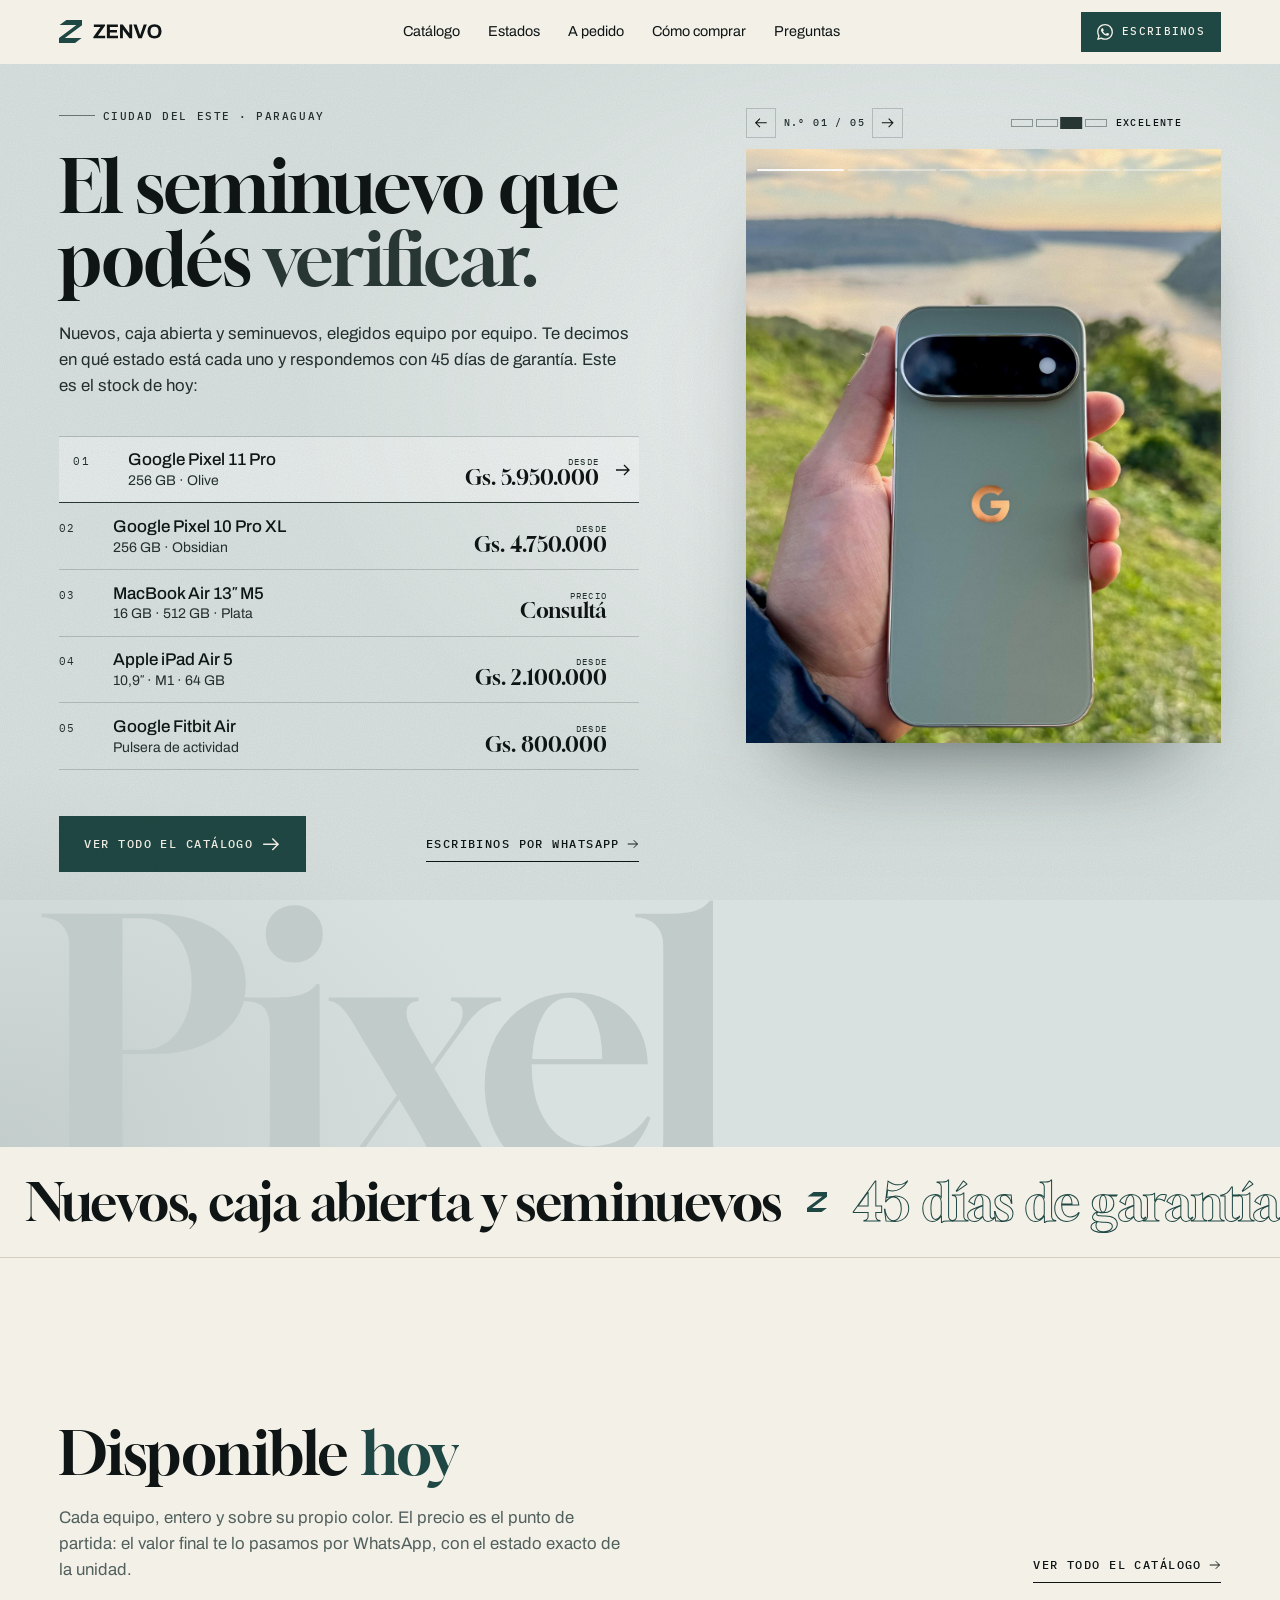
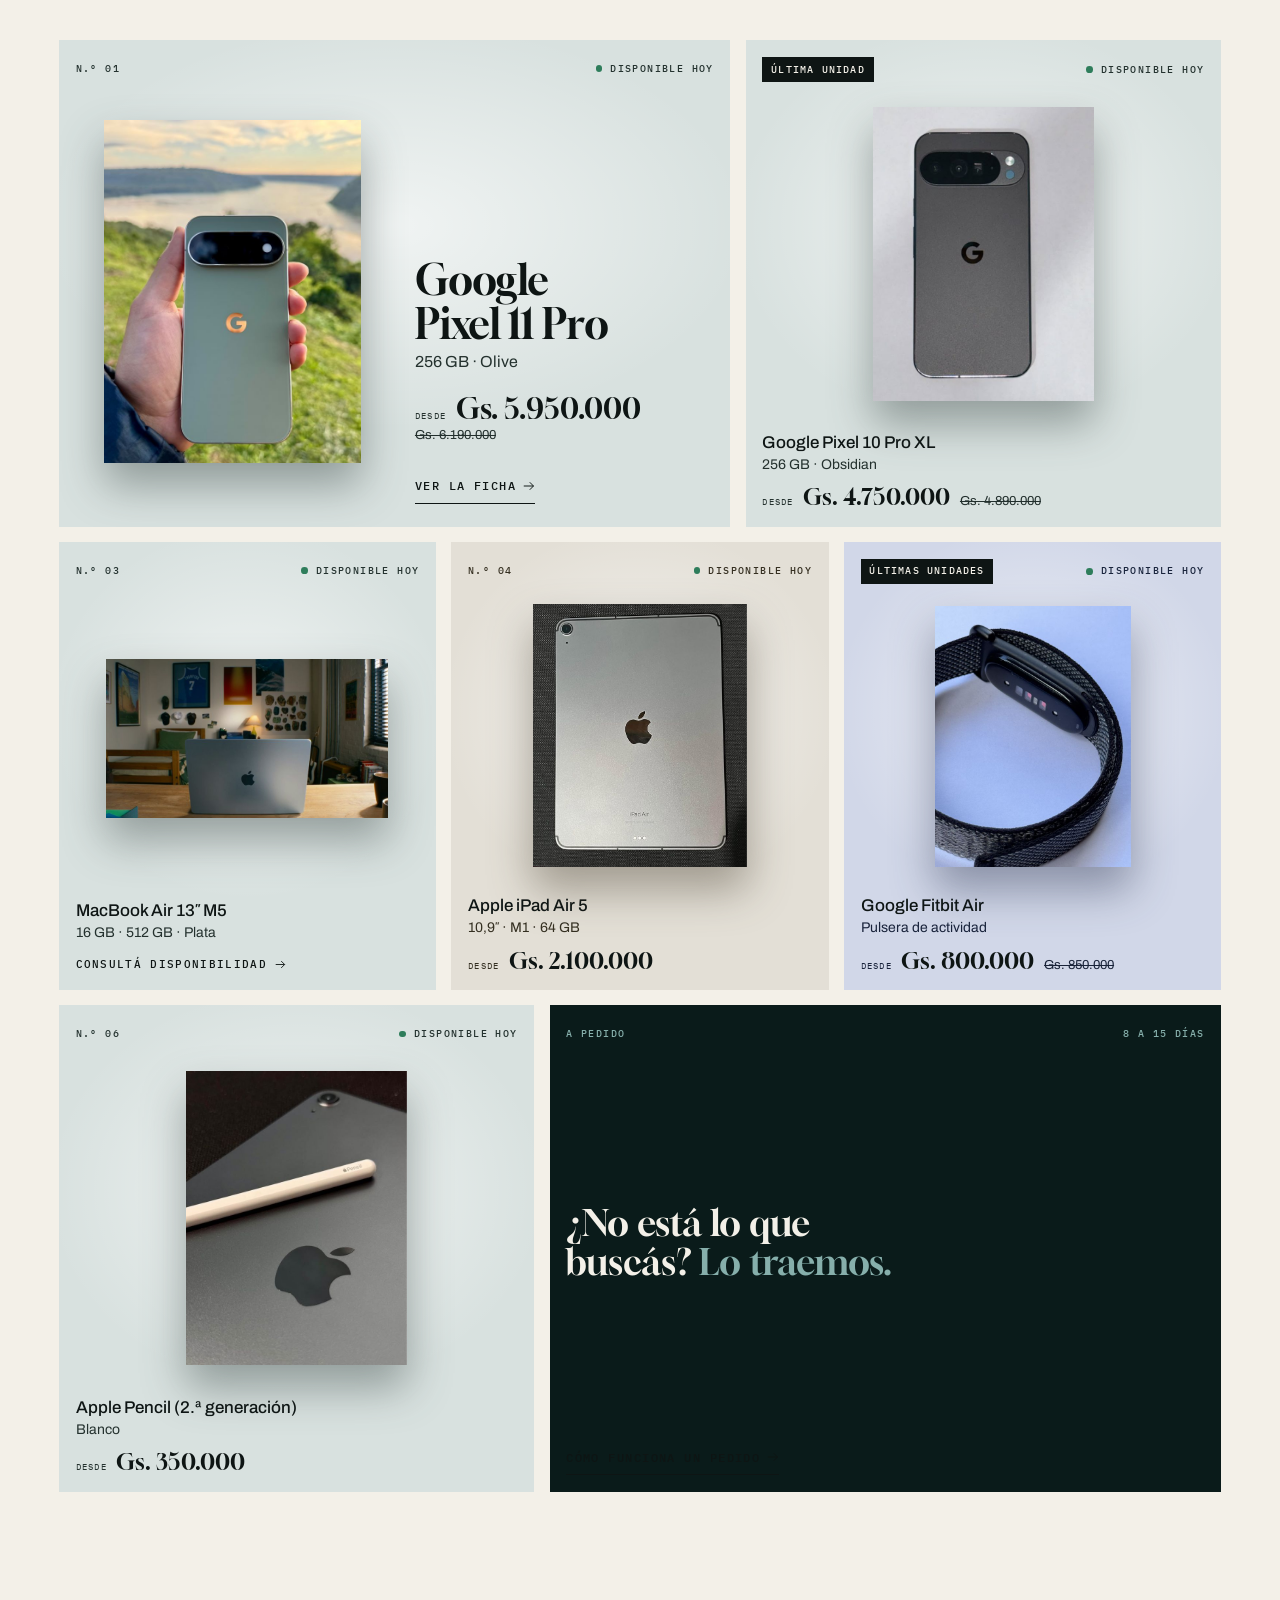
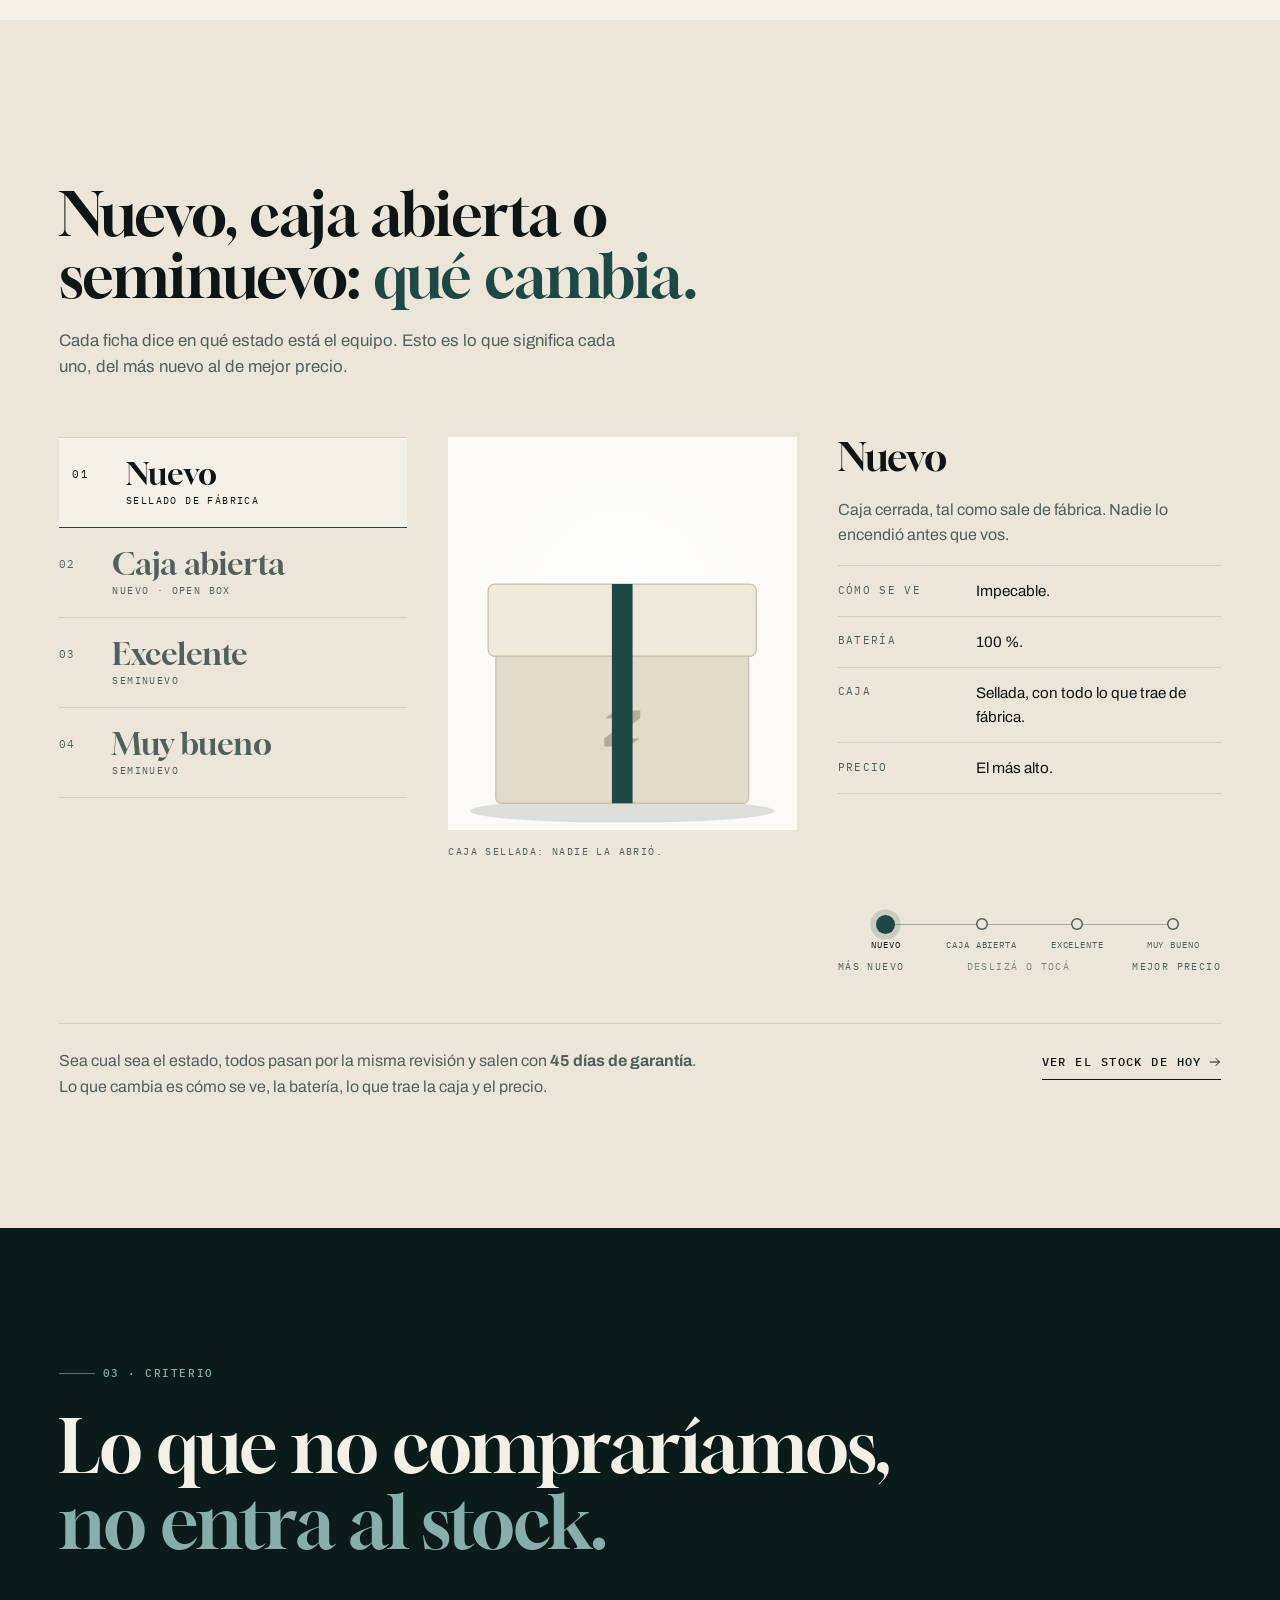
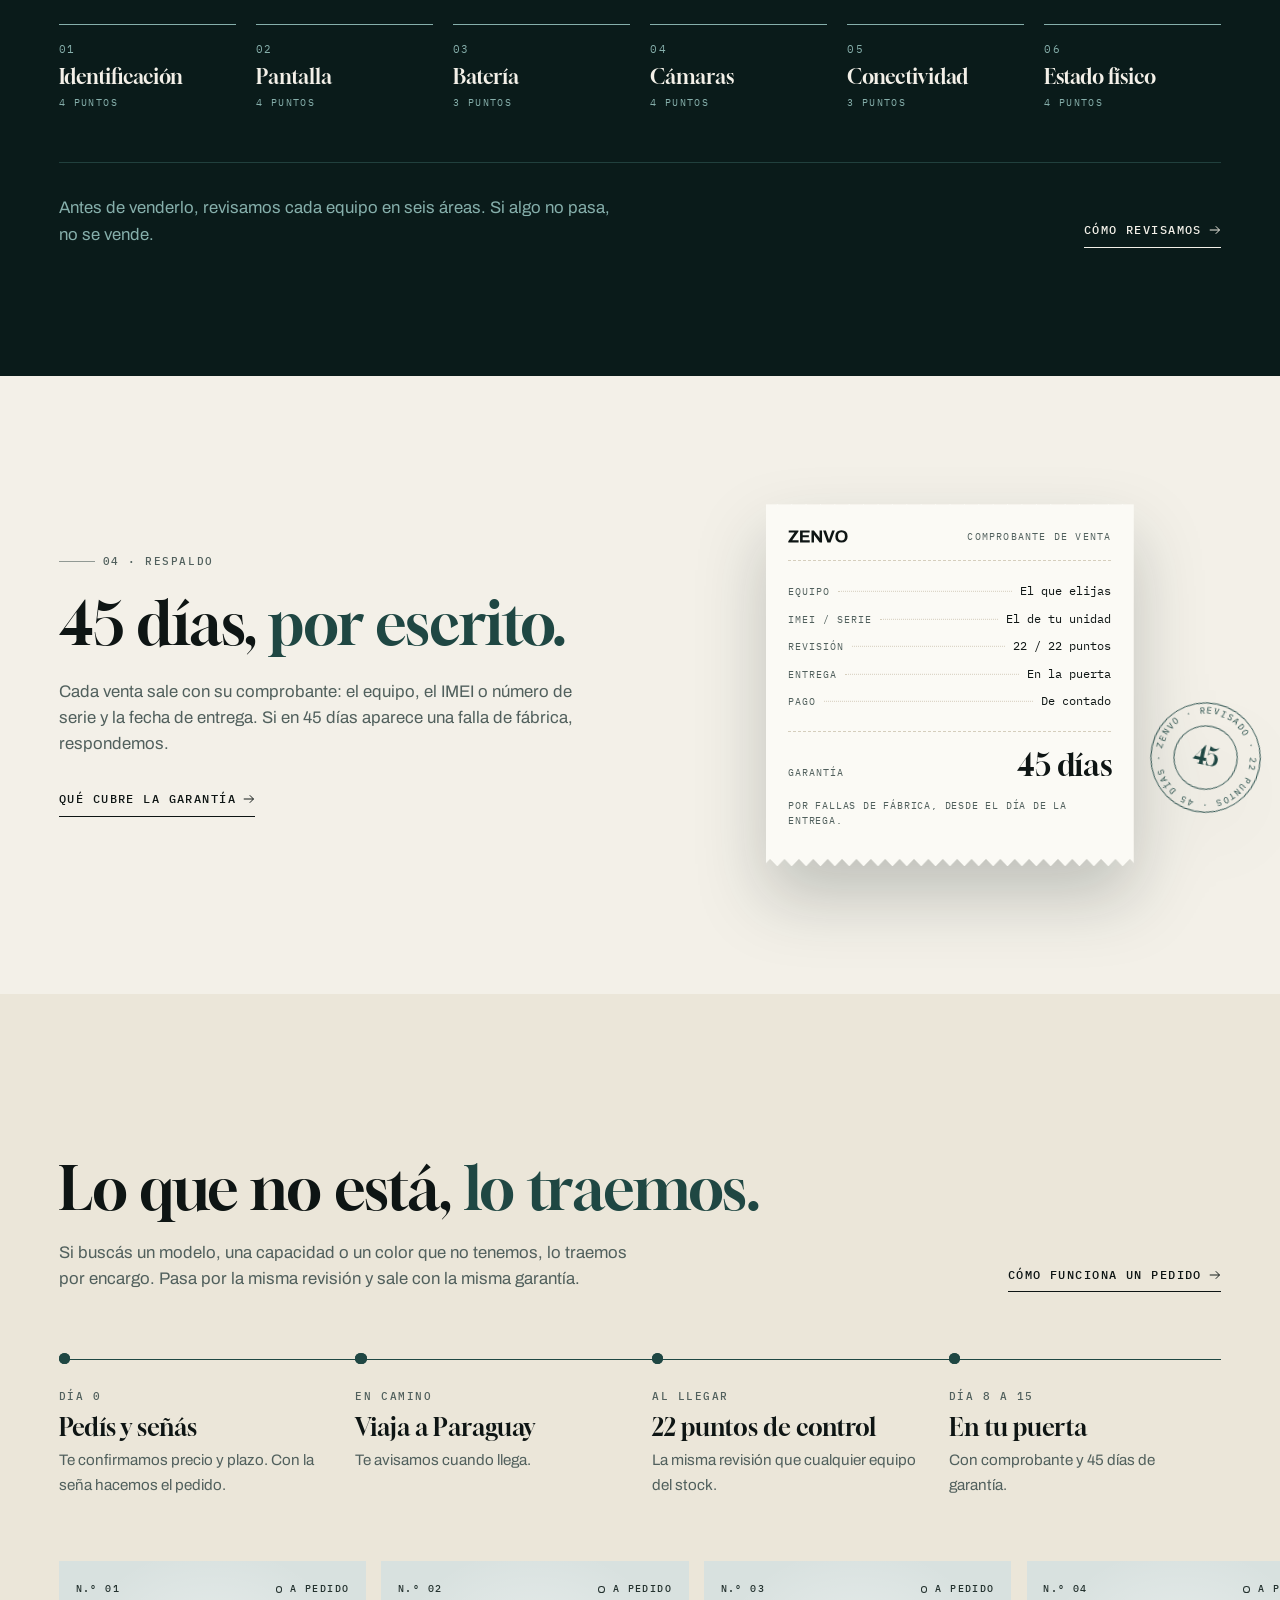
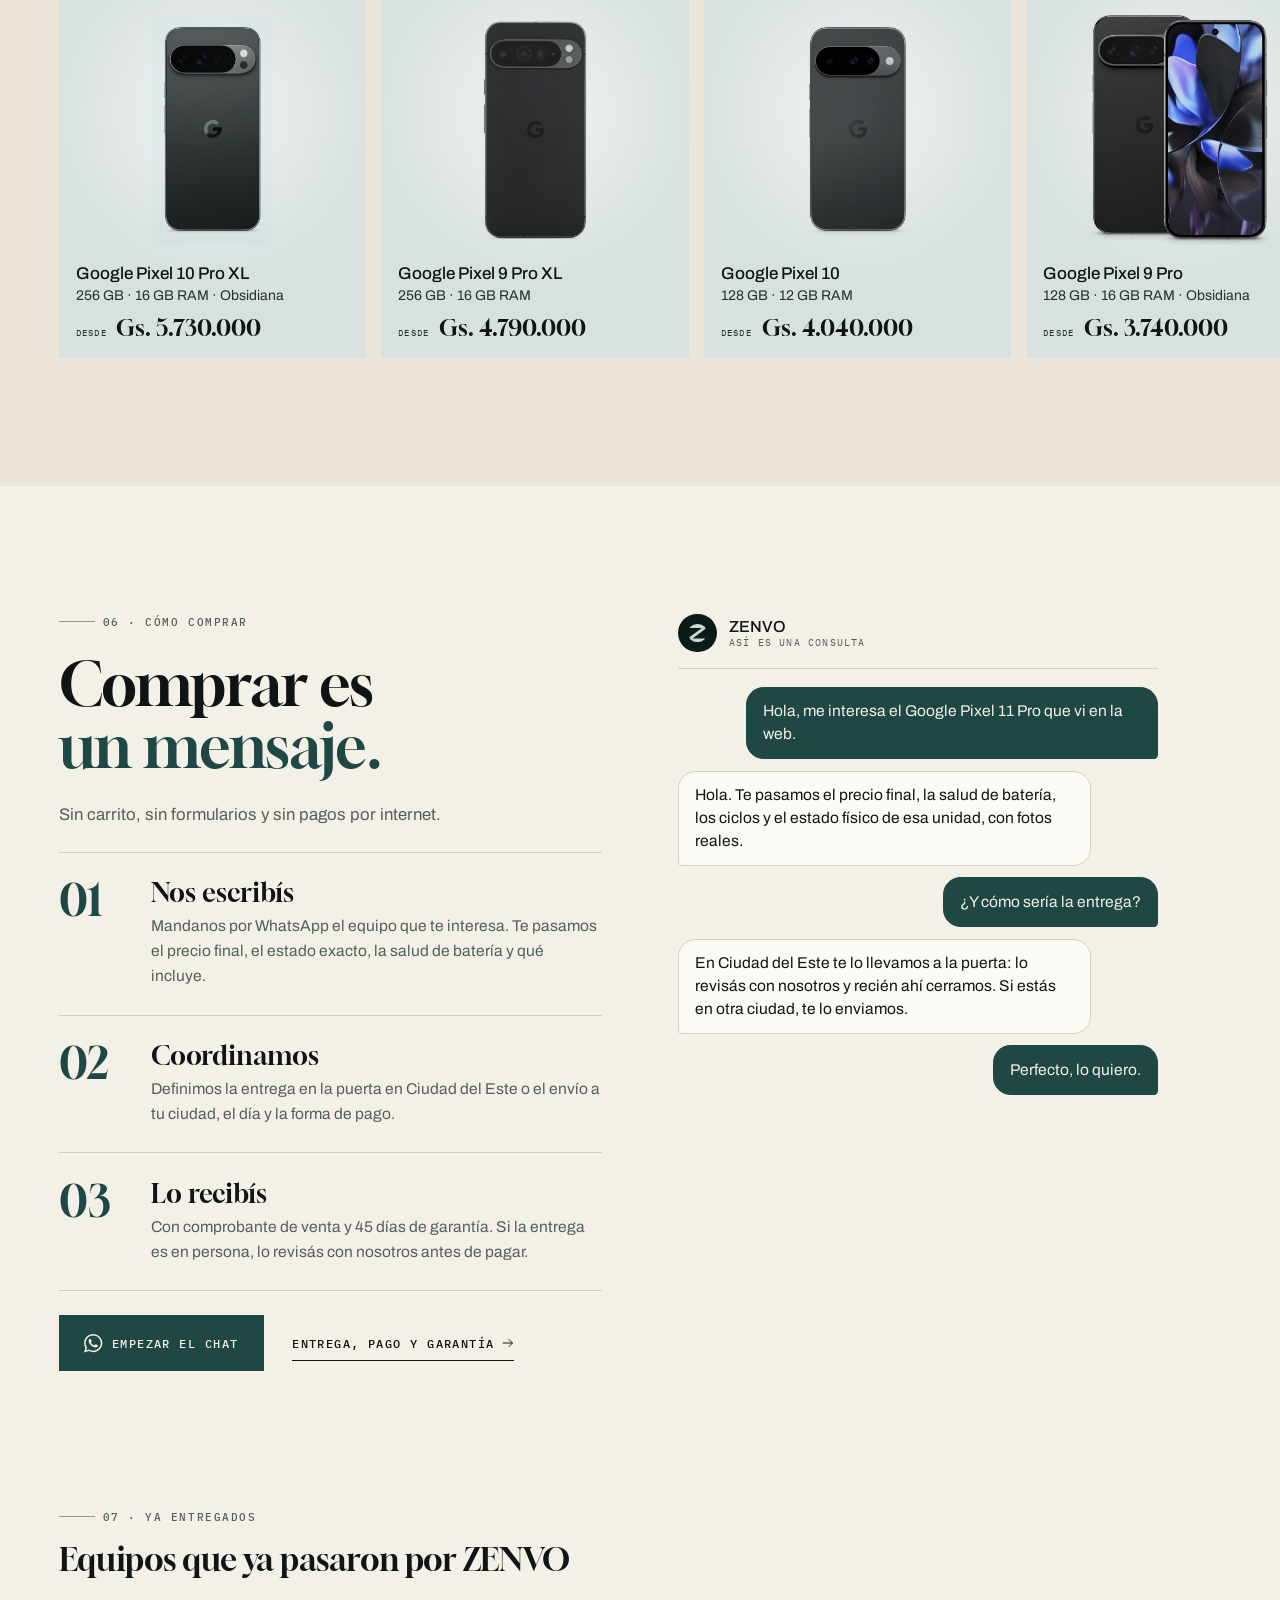
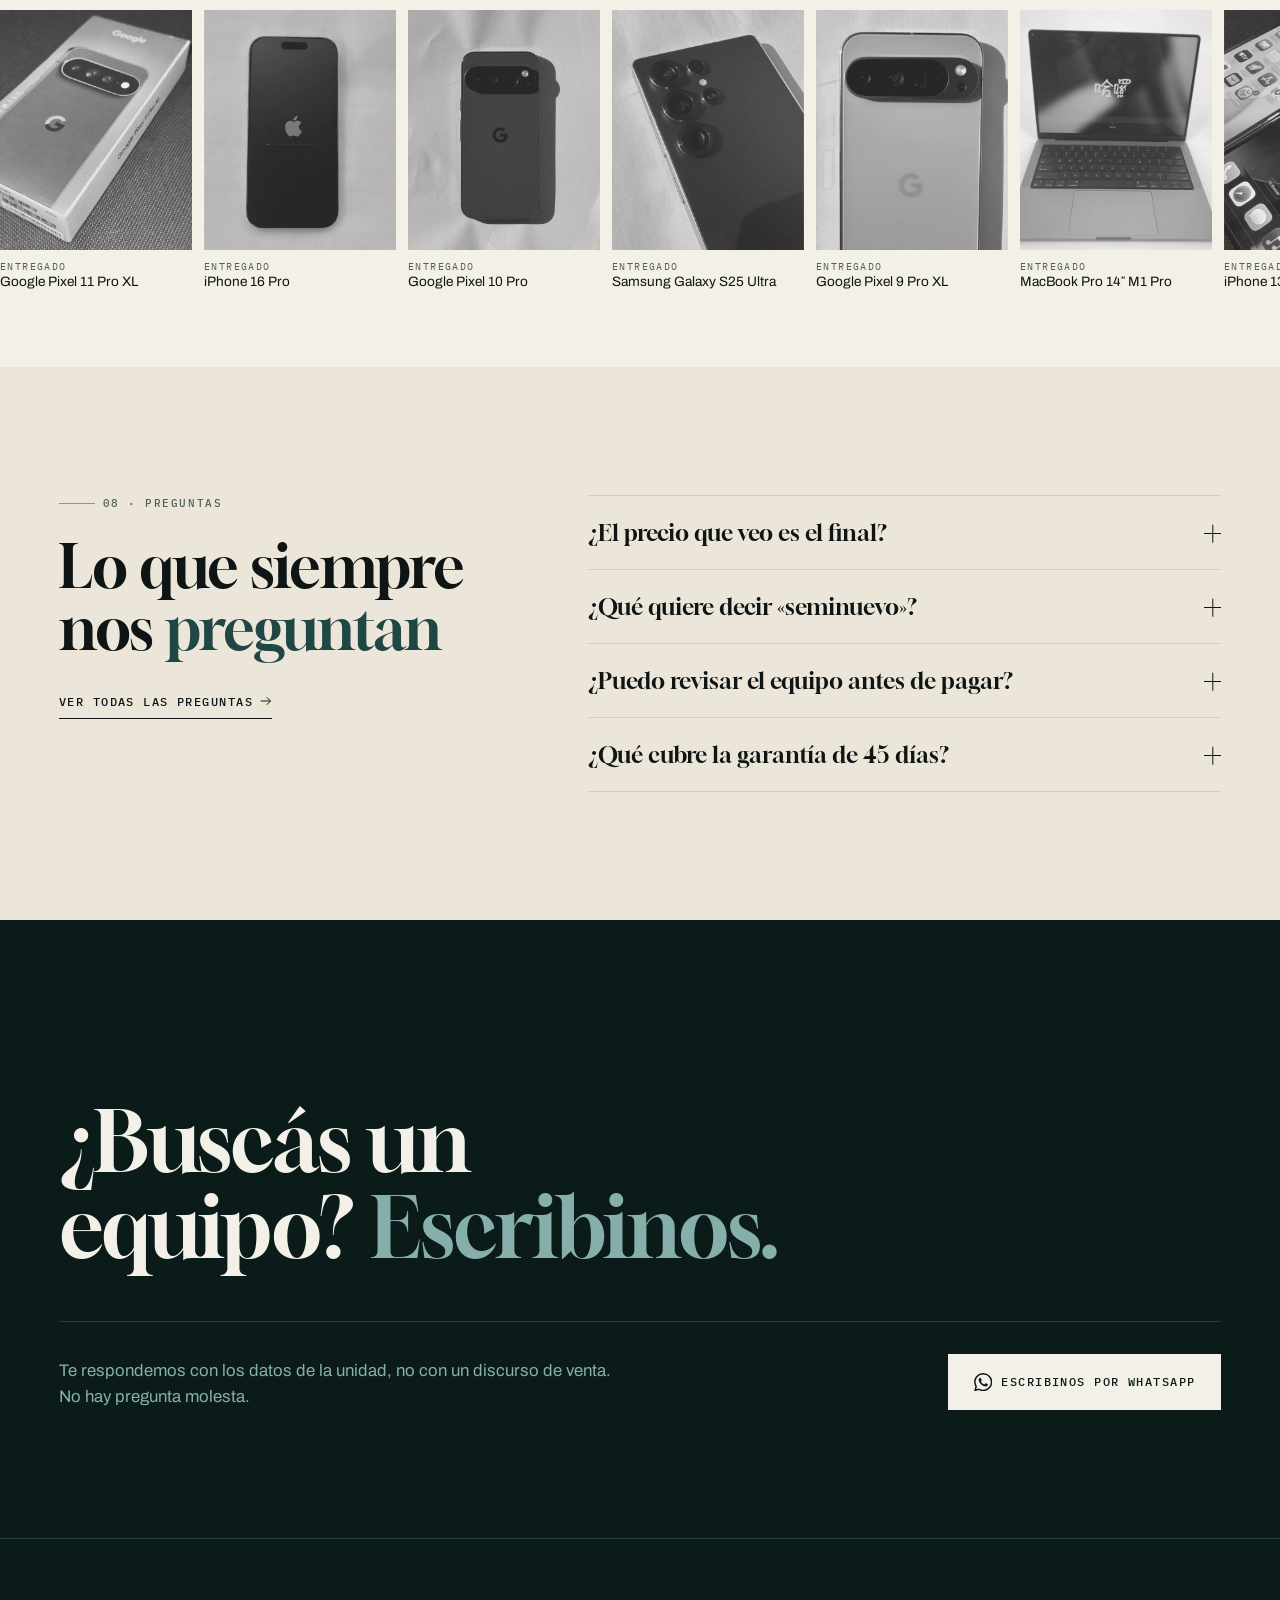
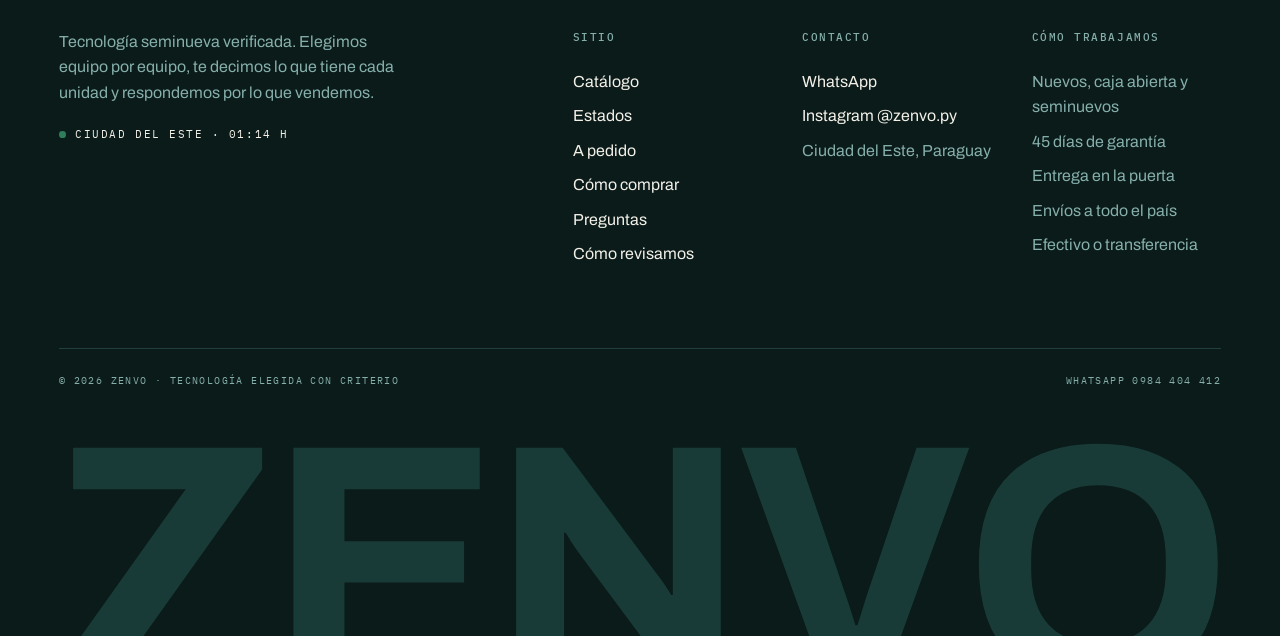
==== commit 99c3e134: "Elegir a mano en la portada y en los estados, sin perder el paso automático - Portada: los equipos s" ====
--- a/index.html
+++ b/index.html
@@ -96,9 +96,9 @@
       </div>
       <div>
         <div class="estados__detalle"><div class="estado-panel is-activo" role="tabpanel" id="panel-nuevo" aria-labelledby="tab-nuevo"><h3 id="nuevo">Nuevo</h3><p>Caja cerrada, tal como sale de fábrica. Nadie lo encendió antes que vos.</p><dl><div><dt>Cómo se ve</dt><dd>Impecable.</dd></div><div><dt>Batería</dt><dd>100 %.</dd></div><div><dt>Caja</dt><dd>Sellada, con todo lo que trae de fábrica.</dd></div><div><dt>Precio</dt><dd>El más alto.</dd></div></dl></div><div class="estado-panel" role="tabpanel" id="panel-caja-abierta" aria-labelledby="tab-caja-abierta"><h3 id="caja-abierta">Caja abierta</h3><p>Es un equipo nuevo cuya caja ya se abrió: una devolución o una unidad de exhibición. Lo revisamos igual que todo lo demás.</p><dl><div><dt>Cómo se ve</dt><dd>Impecable o con detalles casi invisibles. Si hay alguno, te lo decimos antes.</dd></div><div><dt>Batería</dt><dd>Al 100 % o muy cerca: te pasamos el dato.</dd></div><div><dt>Caja</dt><dd>Puede faltar algún accesorio o el plástico. Lo aclara cada ficha.</dd></div><div><dt>Precio</dt><dd>Menos que el nuevo.</dd></div></dl></div><div class="estado-panel" role="tabpanel" id="panel-excelente" aria-labelledby="tab-excelente"><h3 id="excelente">Excelente</h3><p>Tuvo un dueño anterior y casi no se nota. Si tiene alguna marca muy leve, te la mostramos en fotos.</p><dl><div><dt>Cómo se ve</dt><dd>Sin marcas a simple vista. De cerca, alguna muy leve.</dd></div><div><dt>Batería</dt><dd>Te pasamos el porcentaje exacto y los ciclos.</dd></div><div><dt>Caja</dt><dd>Según la unidad: lo dice cada ficha.</dd></div><div><dt>Precio</dt><dd>Bastante menos que el nuevo.</dd></div></dl></div><div class="estado-panel" role="tabpanel" id="panel-muy-bueno" aria-labelledby="tab-muy-bueno"><h3 id="muy-bueno">Muy bueno</h3><p>Uso normal y cuidado. Tiene marcas leves de uso, que te mostramos en fotos antes de que decidas.</p><dl><div><dt>Cómo se ve</dt><dd>Marcas leves de uso, visibles de cerca.</dd></div><div><dt>Batería</dt><dd>Te pasamos el porcentaje exacto y los ciclos.</dd></div><div><dt>Caja</dt><dd>Según la unidad: lo dice cada ficha.</dd></div><div><dt>Precio</dt><dd>El más conveniente.</dd></div></dl></div></div>
-        <div class="escala" aria-hidden="true">
-          <div class="escala__linea"><i></i><i></i><i></i><i></i><span class="escala__marca"></span></div>
-          <div class="escala__txt"><span>Más nuevo</span><span>Mejor precio</span></div>
+        <div class="escala" role="group" aria-label="Elegí un estado en la escala">
+          <div class="escala__linea"><button class="escala__punto" type="button" aria-label="Nuevo" aria-pressed="true"><span>Nuevo</span></button><button class="escala__punto" type="button" aria-label="Caja abierta" aria-pressed="false"><span>Caja abierta</span></button><button class="escala__punto" type="button" aria-label="Excelente" aria-pressed="false"><span>Excelente</span></button><button class="escala__punto" type="button" aria-label="Muy bueno" aria-pressed="false"><span>Muy bueno</span></button><span class="escala__marca" aria-hidden="true"></span></div>
+          <div class="escala__txt" aria-hidden="true"><span>Más nuevo</span><span>Deslizá o tocá</span><span>Mejor precio</span></div>
         </div>
       </div>
     </div>
--- a/assets/css/zenvo.css
+++ b/assets/css/zenvo.css
@@ -215,6 +215,24 @@
 @keyframes escaneo { 0% { opacity: 0; transform: translateY(-100%); } 12% { opacity: 1; } 88% { opacity: 1; } 100% { opacity: 0; transform: translateY(360%); } }
 /* arriba de la foto: el número de ficha y la escala de estado (nunca pisa el equipo) */
 .escena__arriba { display: flex; justify-content: space-between; align-items: center; gap: 1rem; padding-bottom: .7rem; font-family: var(--f-mono); font-size: .625rem; font-weight: 500; letter-spacing: .14em; text-transform: uppercase; color: var(--fg2); white-space: nowrap; }
+/* la foto se puede deslizar, elegir con flechas o con las barras de arriba; y también pasa sola */
+.escena { display: grid; }
+.escena__arriba { grid-row: 1; }
+.escena__marco { grid-row: 2; grid-column: 1; cursor: grab; transition: transform .5s var(--sale); }
+.escena__marco.is-arrastrando { cursor: grabbing; transition: none; }
+.escena__barras { grid-row: 2; grid-column: 1; align-self: start; z-index: 5; display: flex; gap: 4px; padding: .55rem .7rem 0; pointer-events: none; }
+.escena__barras button { flex: 1; height: 1.5rem; display: block; pointer-events: auto; }
+.escena__barras i { display: block; position: relative; height: 2px; background: rgba(255, 255, 255, .42); overflow: hidden; border-radius: 1px; }
+.escena__barras i::after { content: ""; position: absolute; inset: 0; background: #fff; transform: scaleX(0); transform-origin: left; }
+.escena__barras .is-hecha i::after { transform: scaleX(1); }
+.escena__barras .is-activa i::after { animation: avance 5.2s linear forwards; }
+.portada.is-pausa .escena__barras .is-activa i::after { animation-play-state: paused; }
+.portada.is-manual .escena__barras .is-activa i::after { animation: none; transform: scaleX(1); }
+.escena__pager { display: inline-flex; align-items: center; gap: .45rem; }
+.escena__flecha { width: 1.9rem; height: 1.9rem; display: grid; place-items: center; box-shadow: inset 0 0 0 1px var(--linea); color: var(--ink); transition: background .3s, color .3s; }
+.escena__flecha:hover { background: var(--ink); color: var(--marfil); }
+.escena__flecha svg { width: .85rem; height: .85rem; }
+.escena__flecha--ant svg { transform: rotate(180deg); }
 .control { display: inline-flex; align-items: center; gap: .55rem; }
 .control__escala { position: relative; display: grid; grid-template-columns: repeat(4, 1.35rem); gap: 3px; }
 .control__escala i { height: .5rem; box-shadow: inset 0 0 0 1px color-mix(in srgb, var(--tinta) 45%, transparent); }
@@ -676,12 +694,25 @@
 .estado-panel dl { border-top: 1px solid var(--linea); }
 .estado-panel dl div { display: grid; grid-template-columns: minmax(6.5rem, 1fr) minmax(0, 2fr); gap: 1rem; padding-block: .8rem; border-bottom: 1px solid var(--linea); font-size: .95rem; }
 .estado-panel dt { font-family: var(--f-mono); font-size: .6875rem; letter-spacing: .12em; text-transform: uppercase; color: var(--fg2); padding-top: .15rem; }
-.escala { display: grid; gap: .55rem; margin-top: .4rem; }
-.escala__linea { position: relative; display: grid; grid-template-columns: repeat(4, 1fr); height: .7rem; }
-.escala__linea::before { content: ""; position: absolute; left: 0; right: 0; top: 50%; height: 1px; background: var(--linea); }
-.escala__linea i { position: relative; justify-self: center; width: .7rem; height: .7rem; border-radius: 50%; background: var(--bg); box-shadow: inset 0 0 0 1px var(--fg2); }
-.escala__marca { position: absolute; top: -.15rem; left: calc((var(--nivel) + .5) * 25%); width: 1rem; height: 1rem; margin-left: -.5rem; border-radius: 50%; background: var(--petroleo); transition: left .9s var(--sale); }
-.escala__txt { display: flex; justify-content: space-between; font-family: var(--f-mono); font-size: .625rem; letter-spacing: .14em; text-transform: uppercase; color: var(--fg2); }
+/* escala: se toca un punto o se arrastra el punto oscuro a lo largo de la línea */
+.escala { display: grid; gap: .5rem; margin-top: .6rem; user-select: none; -webkit-user-select: none; }
+.escala__txt { display: flex; justify-content: space-between; gap: .5rem; font-family: var(--f-mono); font-size: .625rem; letter-spacing: .14em; text-transform: uppercase; color: var(--fg2); }
+.escala__txt span:nth-child(2) { opacity: .7; }
+.escala__linea { position: relative; display: grid; grid-template-columns: repeat(4, minmax(0, 1fr)); cursor: grab; }
+.escala__linea:active { cursor: grabbing; }
+.escala__linea::before { content: ""; position: absolute; left: 12.5%; right: 12.5%; top: 1.375rem; height: 1px; background: var(--fg2); opacity: .45; }
+.escala__punto { display: grid; justify-items: center; align-content: start; gap: .55rem; min-height: 2.75rem; padding: 1rem .15rem 0; cursor: pointer; }
+.escala__punto::before { content: ""; position: relative; z-index: 1; width: .75rem; height: .75rem; border-radius: 50%; background: var(--bg); box-shadow: inset 0 0 0 1.5px var(--fg2); transition: transform .4s var(--sale); }
+.escala__punto:hover::before { transform: scale(1.3); }
+.escala__punto span { font-family: var(--f-mono); font-size: .5625rem; letter-spacing: .1em; text-transform: uppercase; color: var(--fg2); text-align: center; line-height: 1.35; transition: color .3s; }
+.escala__punto[aria-pressed="true"] span { color: var(--ink); }
+.escala__marca { position: absolute; z-index: 2; top: calc(1.375rem - .6rem); left: calc((var(--nivel) + .5) * 25%); width: 1.2rem; height: 1.2rem; margin-left: -.6rem; border-radius: 50%; background: var(--petroleo); box-shadow: 0 0 0 .35rem color-mix(in srgb, var(--petroleo) 16%, transparent); pointer-events: none; transition: left .9s var(--sale), transform .3s var(--sale); }
+.estados.is-escala .escala__marca { transition: left .25s var(--sale), transform .3s var(--sale); transform: scale(1.2); }
+/* al deslizar el dibujo, sigue al dedo */
+.estados__marco { cursor: grab; }
+.estados__marco.is-arrastrando { cursor: grabbing; }
+.estados__marco.is-arrastrando .ilu { transition: none; }
+.estados__marco .ilu { transition: transform .5s var(--sale); }
 .estados__nota { margin-top: clamp(2rem, 4vw, 3rem); padding-top: 1.25rem; border-top: 1px solid var(--linea); display: flex; flex-wrap: wrap; justify-content: space-between; gap: 1rem 2rem; align-items: baseline; }
 .estados__nota p { color: var(--fg2); max-width: 40em; }
 
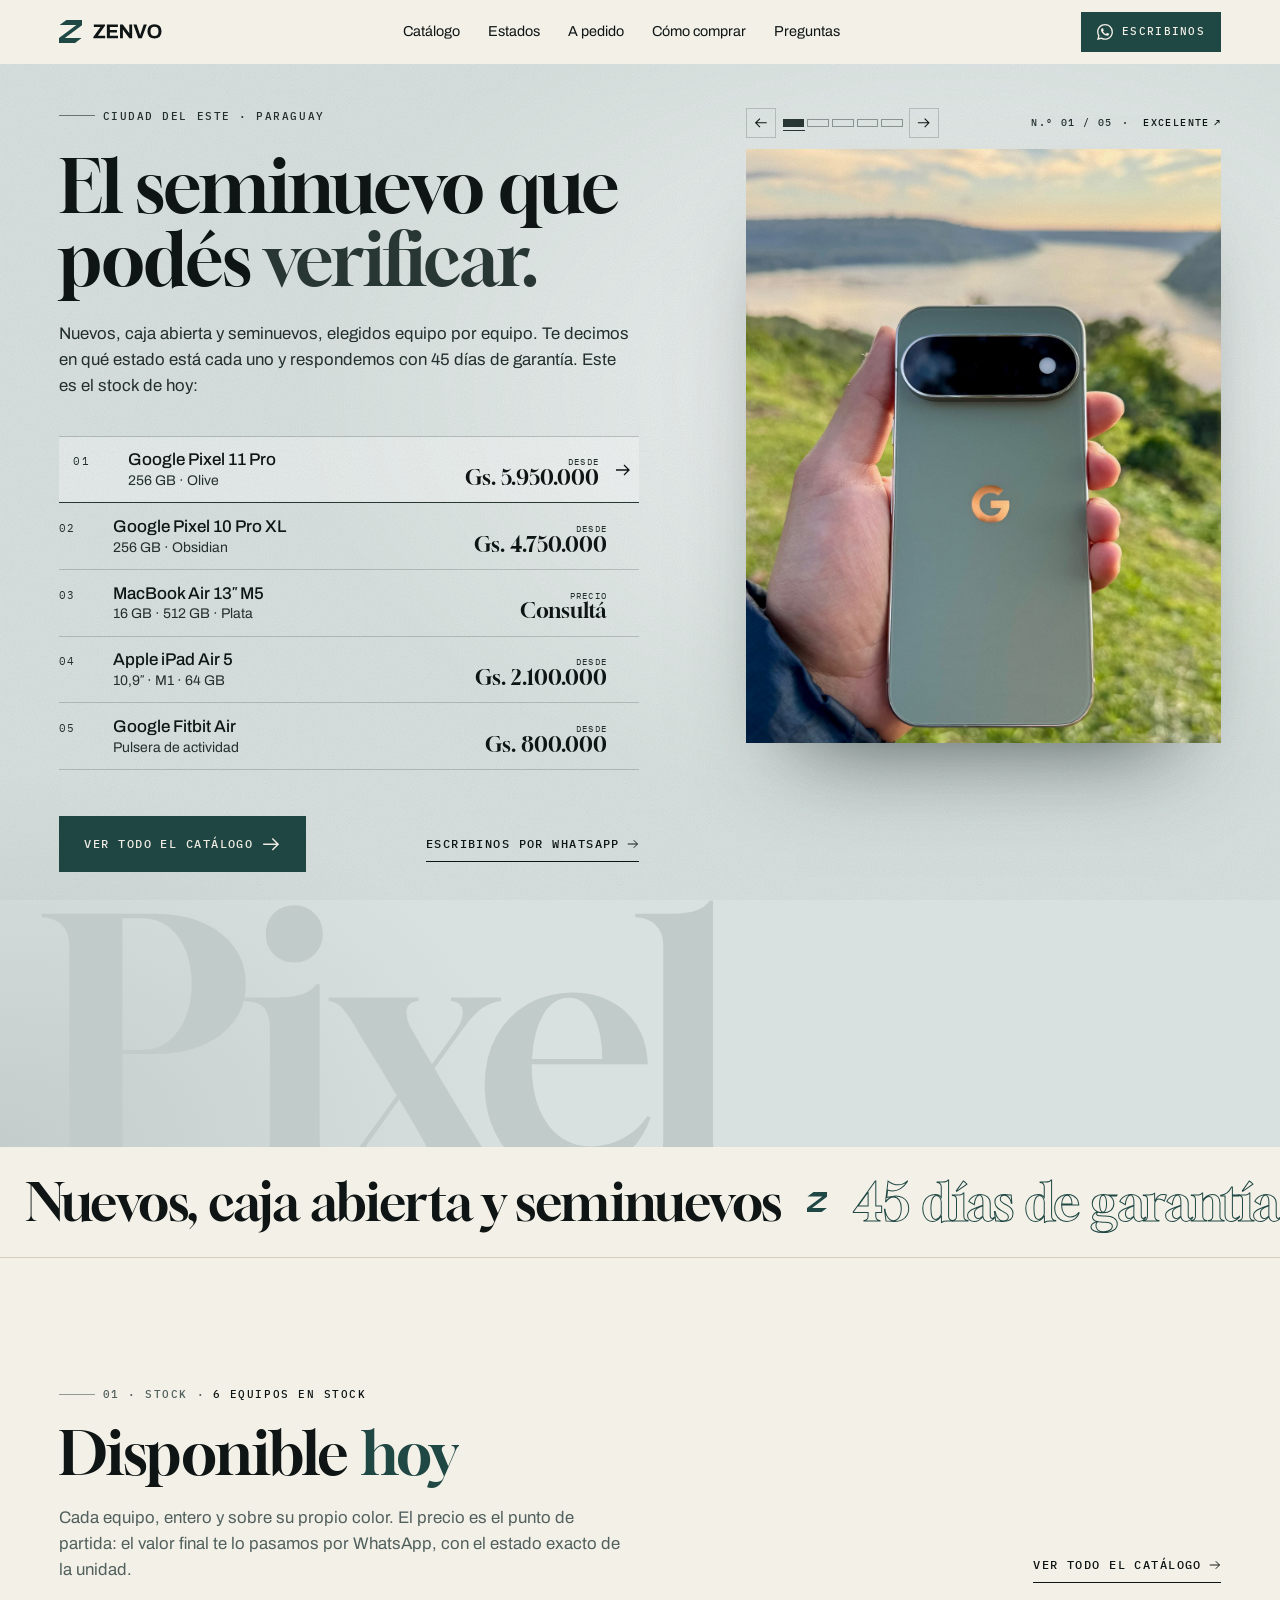
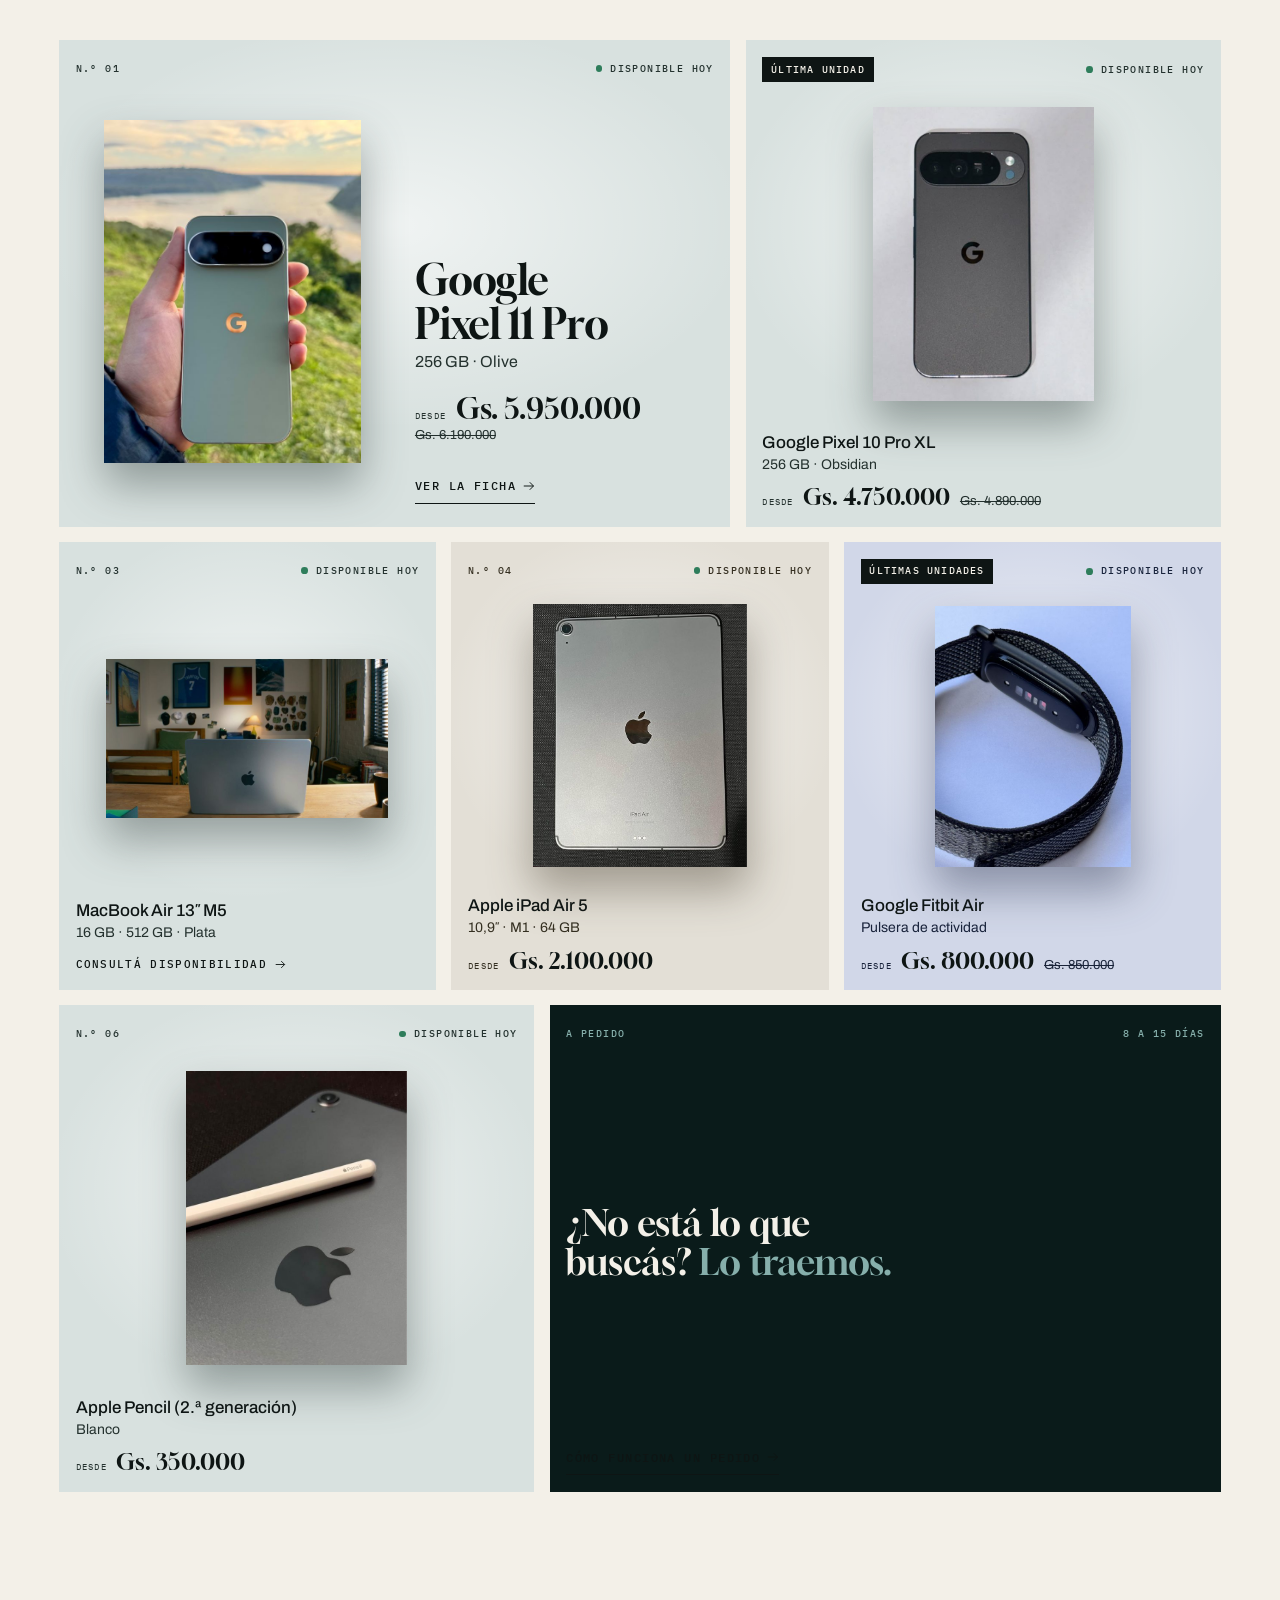
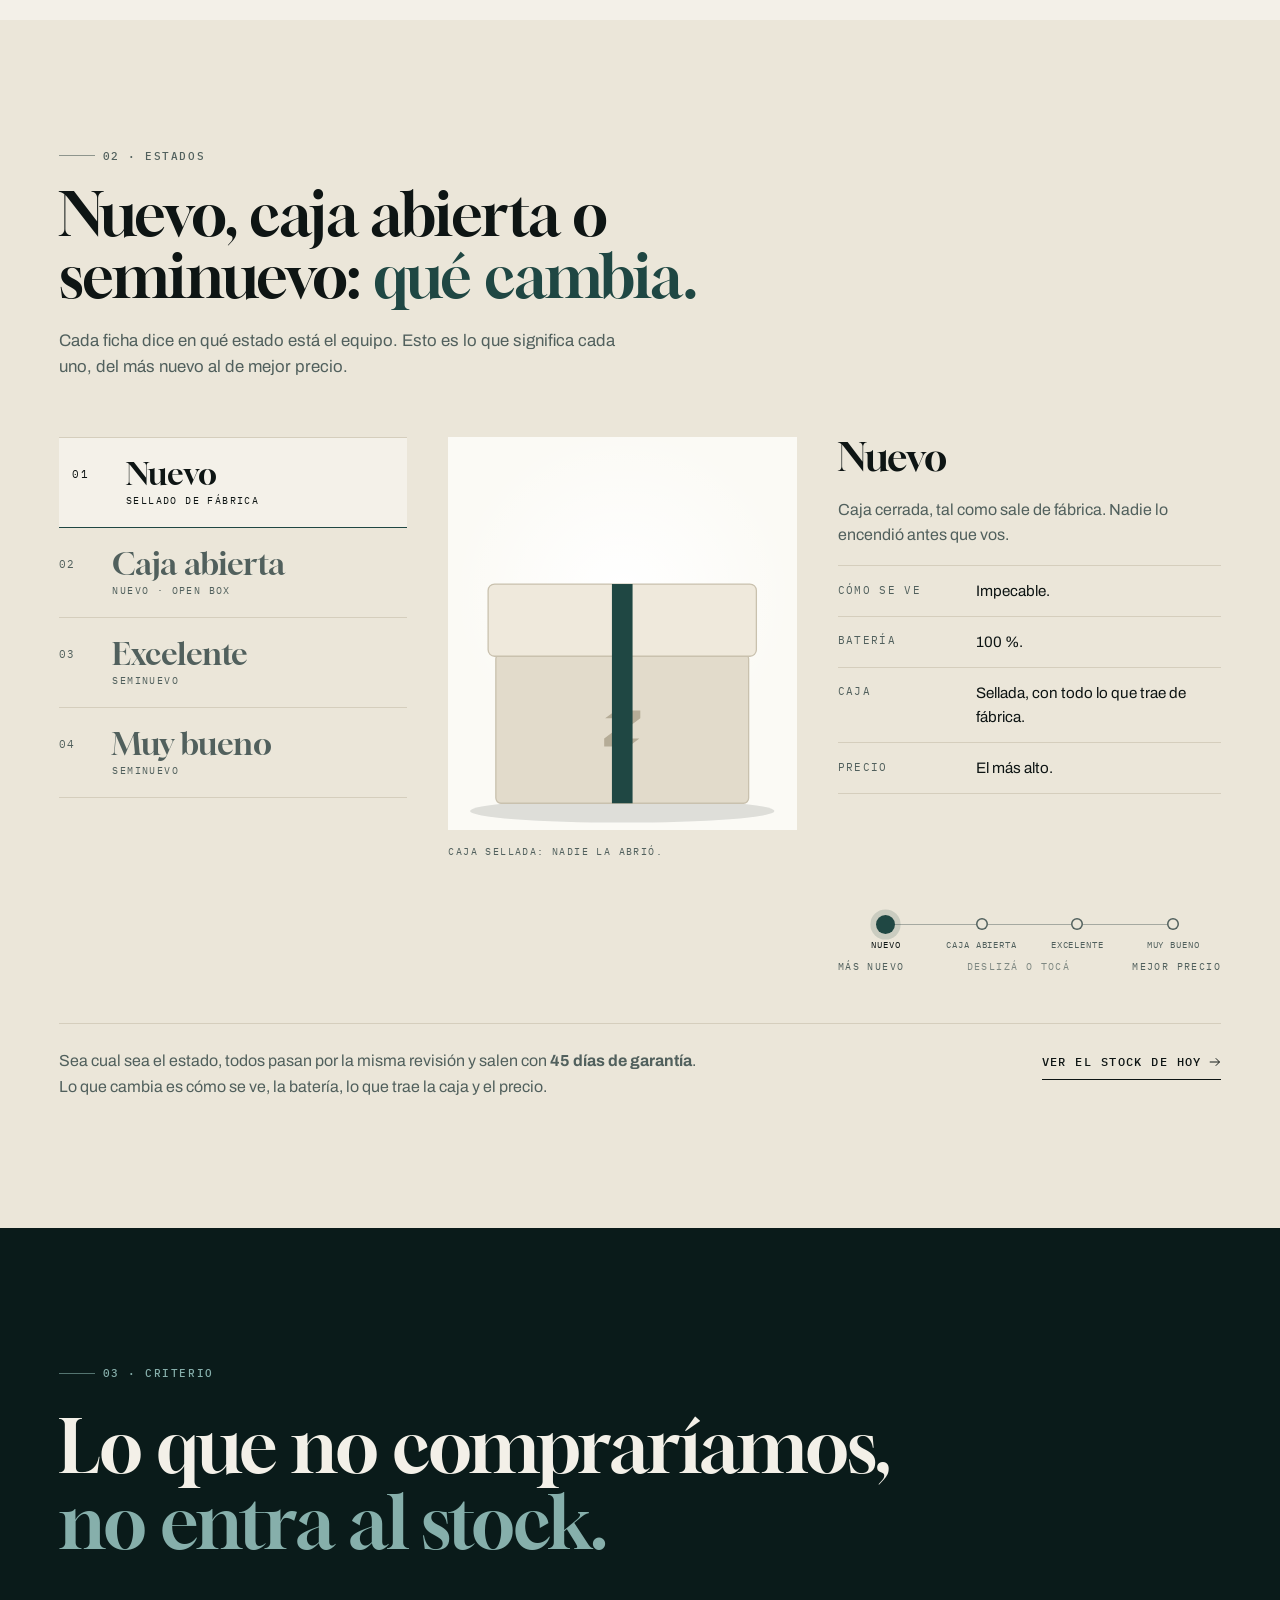
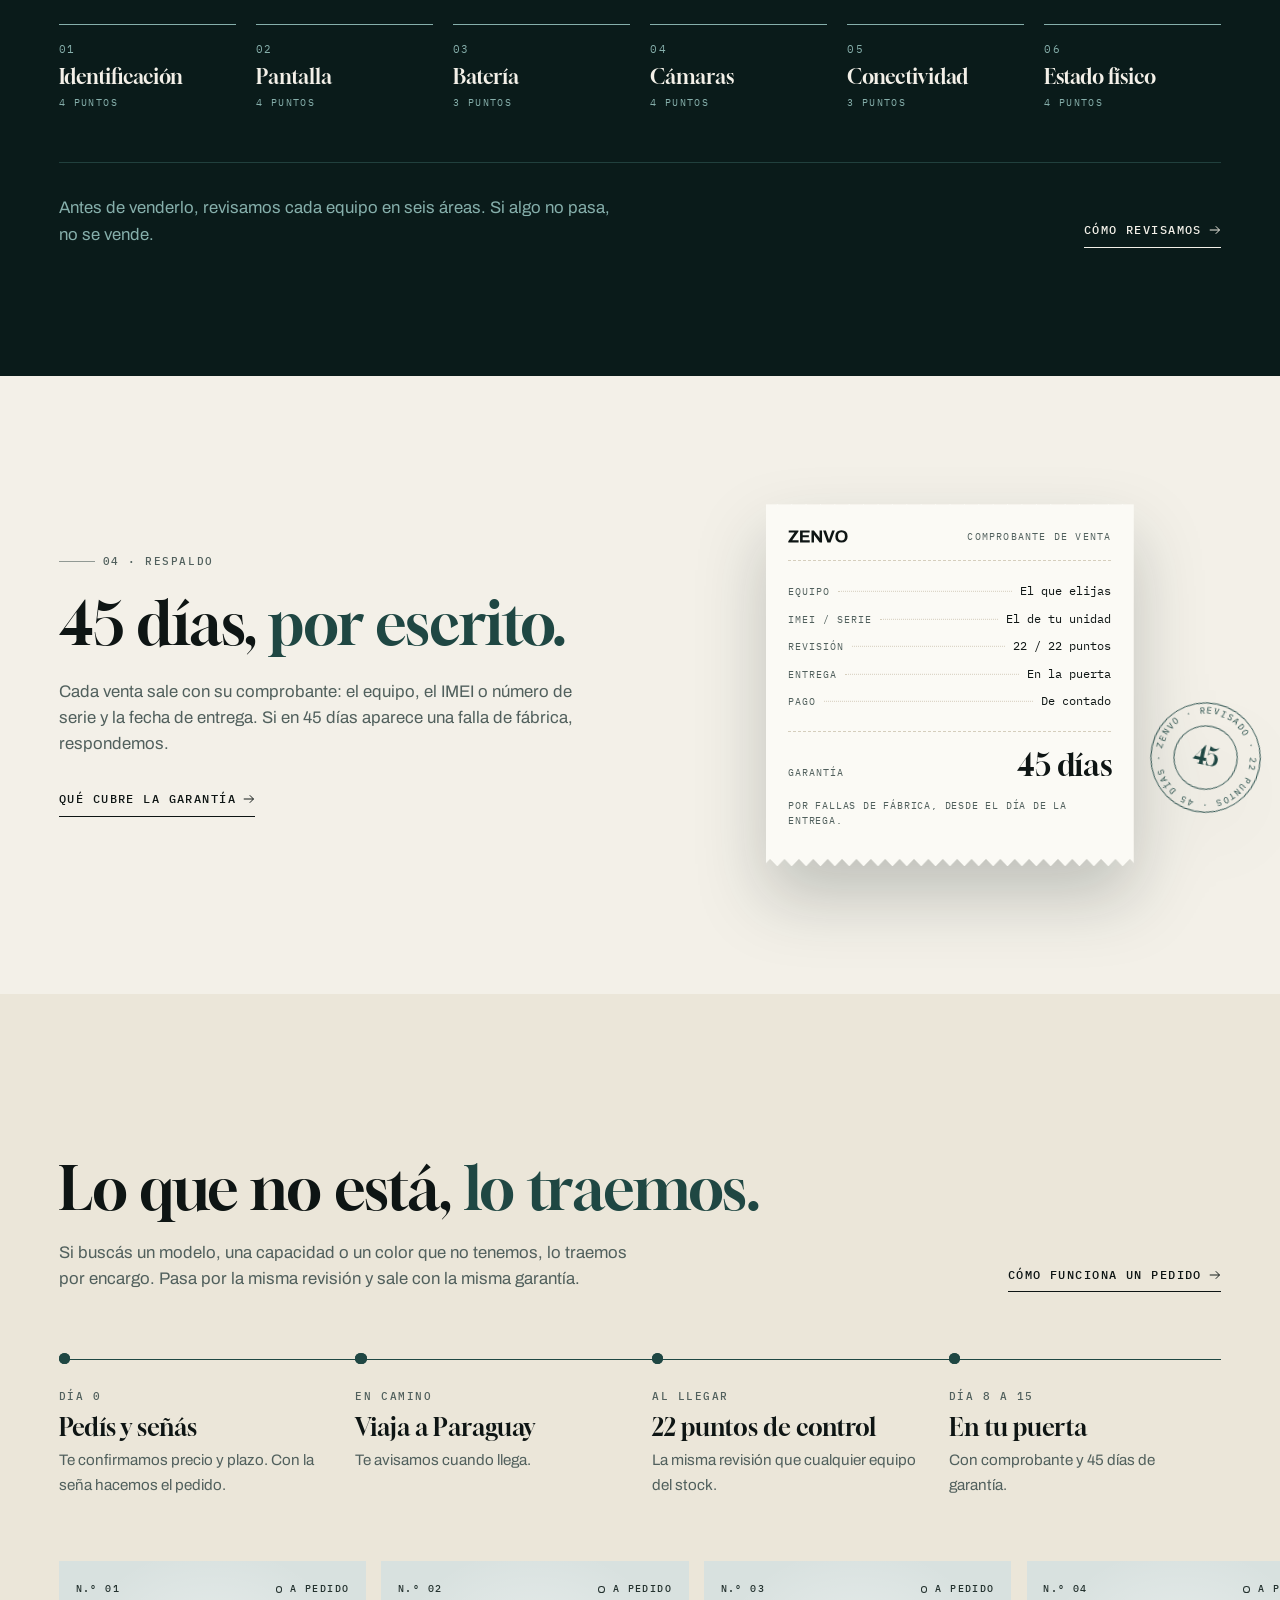
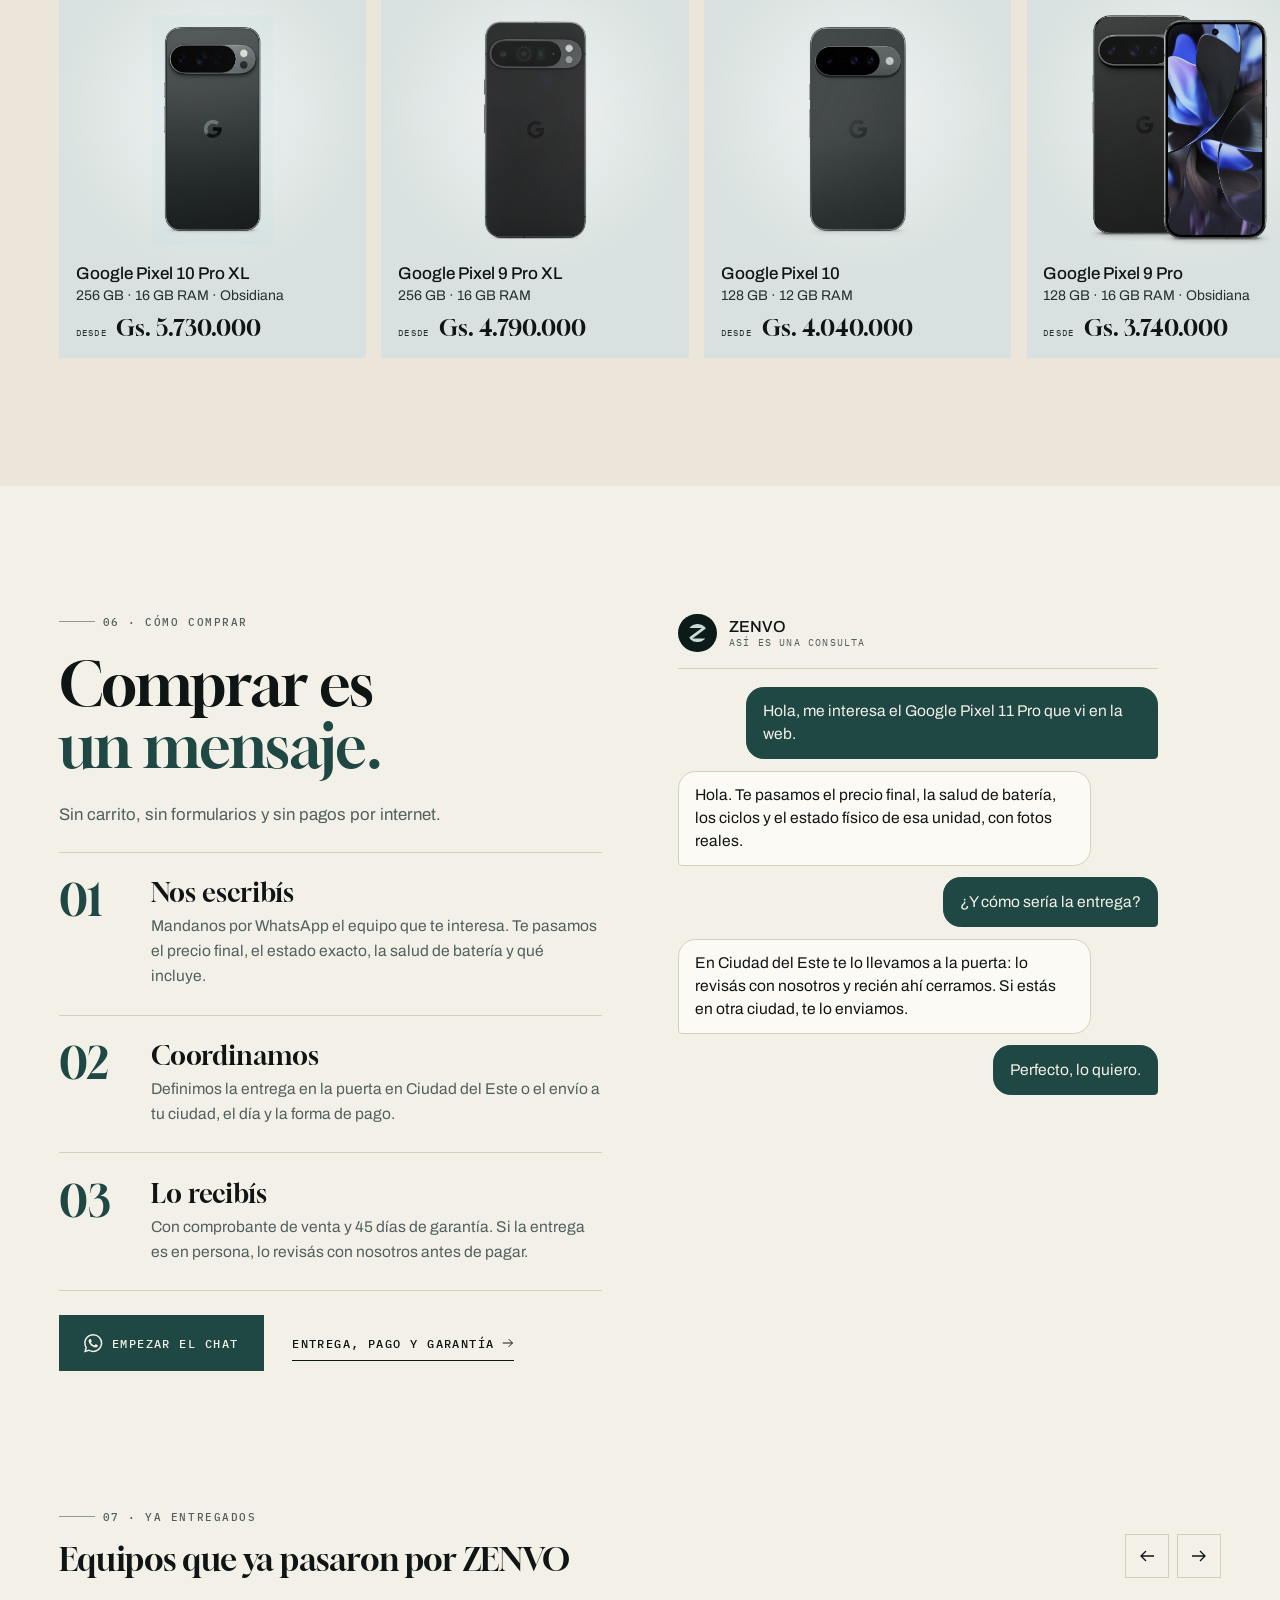
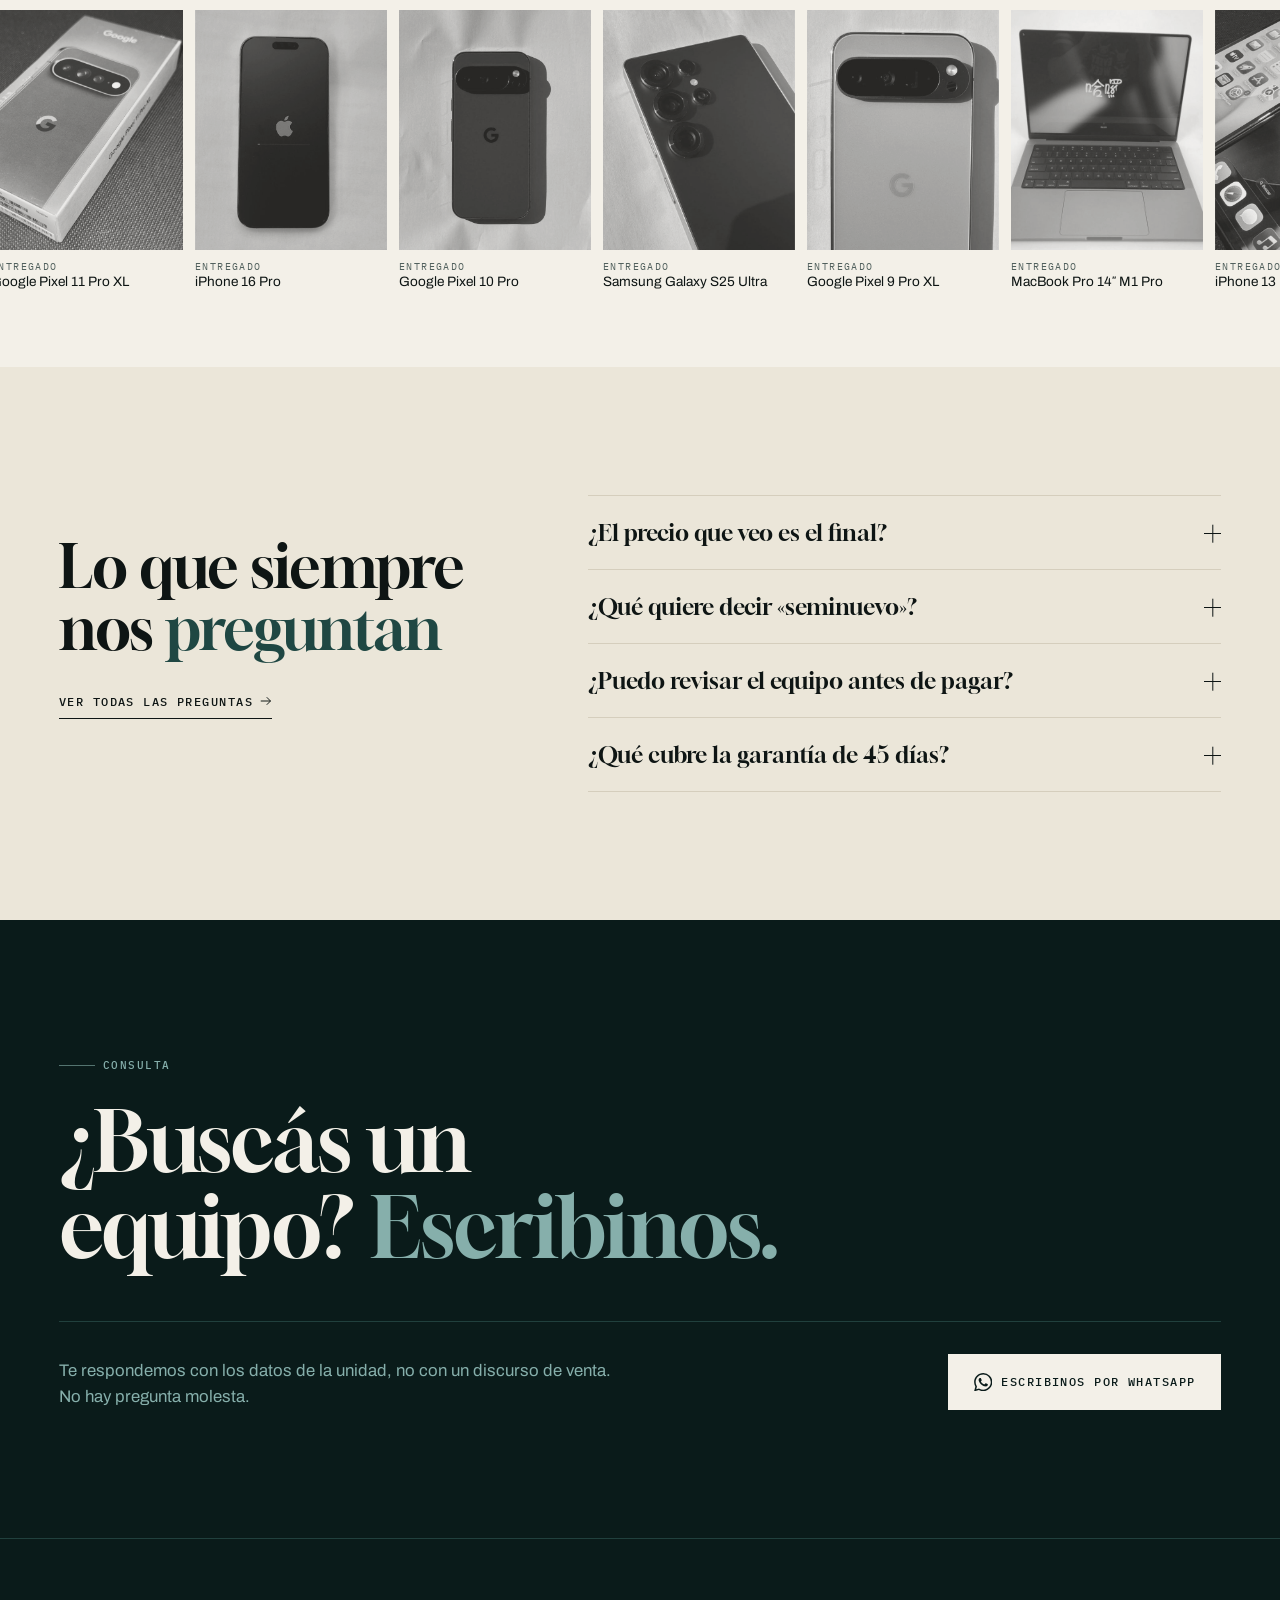
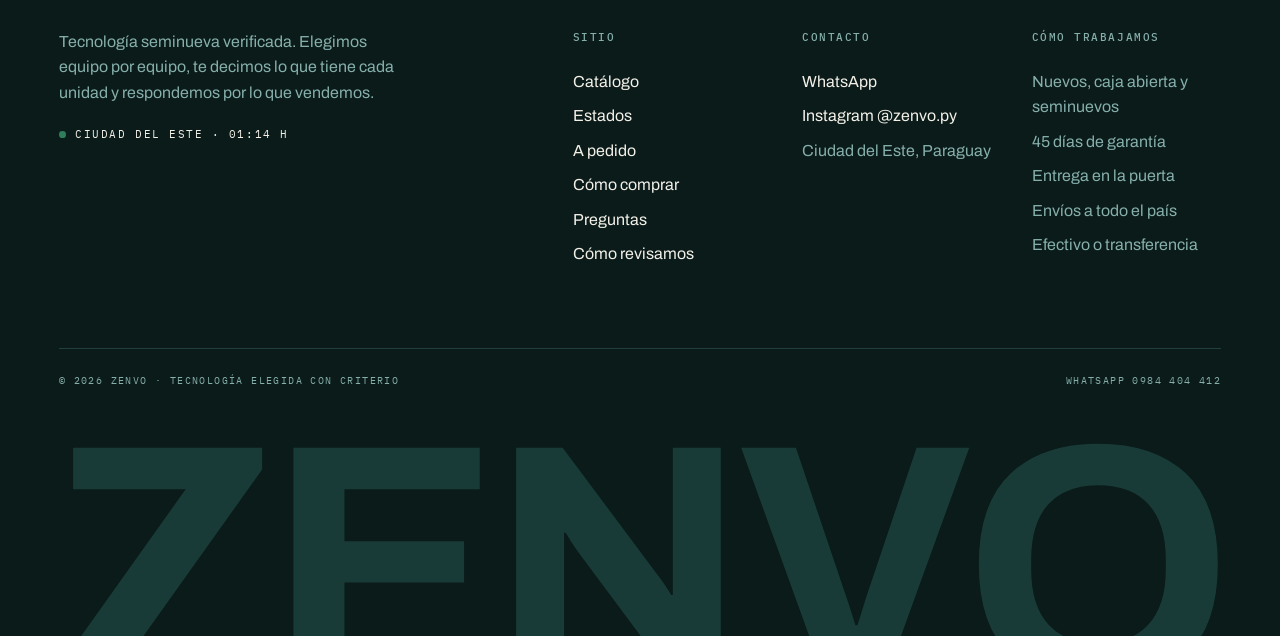
==== commit bb75f54f: "Entregados que se mueven a mano y cuadraditos que coinciden con el número - Ya entregados: pasa solo" ====
--- a/index.html
+++ b/index.html
@@ -191,9 +191,15 @@
 </section>
 
 <section class="seccion seccion--corta" style="padding-top:0">
-  <div class="contenedor" style="margin-bottom:2rem">
-    <span class="rotulo rotulo--linea" data-aparece>07 · Ya entregados</span>
-    <h2 class="subtitulo" data-titulo style="margin-top:1rem">Equipos que ya pasaron por ZENVO</h2>
+  <div class="contenedor entregados__cabeza" style="margin-bottom:2rem">
+    <div>
+      <span class="rotulo rotulo--linea" data-aparece>07 · Ya entregados</span>
+      <h2 class="subtitulo" data-titulo style="margin-top:1rem">Equipos que ya pasaron por ZENVO</h2>
+    </div>
+    <div class="flechas" data-flechas="entregados" data-aparece>
+      <button type="button" data-dir="-1" aria-label="Ver los anteriores"><svg class="flecha" viewBox="0 0 16 16" fill="none" stroke="currentColor" stroke-width="1.3" aria-hidden="true"><path d="M1 8h13M9 3l5 5-5 5"/></svg></button>
+      <button type="button" data-dir="1" aria-label="Ver los siguientes"><svg class="flecha" viewBox="0 0 16 16" fill="none" stroke="currentColor" stroke-width="1.3" aria-hidden="true"><path d="M1 8h13M9 3l5 5-5 5"/></svg></button>
+    </div>
   </div>
   <div class="entregados" id="entregados"></div>
 </section>
--- a/assets/css/zenvo.css
+++ b/assets/css/zenvo.css
@@ -213,31 +213,30 @@
 .escena__scan { position: absolute; left: 0; right: 0; top: 0; height: 28%; z-index: 4; pointer-events: none; opacity: 0; background: linear-gradient(to bottom, transparent, color-mix(in srgb, #fff 26%, transparent) 92%, #fff 92%, #fff 93%, transparent 93%); }
 .escena.is-escaneo .escena__scan { animation: escaneo 1.5s var(--entra) .25s both; }
 @keyframes escaneo { 0% { opacity: 0; transform: translateY(-100%); } 12% { opacity: 1; } 88% { opacity: 1; } 100% { opacity: 0; transform: translateY(360%); } }
-/* arriba de la foto: el número de ficha y la escala de estado (nunca pisa el equipo) */
-.escena__arriba { display: flex; justify-content: space-between; align-items: center; gap: 1rem; padding-bottom: .7rem; font-family: var(--f-mono); font-size: .625rem; font-weight: 500; letter-spacing: .14em; text-transform: uppercase; color: var(--fg2); white-space: nowrap; }
-/* la foto se puede deslizar, elegir con flechas o con las barras de arriba; y también pasa sola */
+/* Arriba de la foto (nunca pisa el equipo): a la izquierda, flechas y un cuadradito por equipo;
+   a la derecha, "N.º 01 / 05" y el estado. El cuadradito marcado es siempre el del número. */
 .escena { display: grid; }
-.escena__arriba { grid-row: 1; }
+.escena__arriba { grid-row: 1; display: flex; flex-wrap: wrap; justify-content: space-between; align-items: center; gap: .5rem 1rem; padding-bottom: .7rem; font-family: var(--f-mono); font-size: .625rem; font-weight: 500; letter-spacing: .14em; text-transform: uppercase; color: var(--fg2); white-space: nowrap; }
+/* la foto se puede deslizar, elegir con las flechas o los cuadraditos; y también pasa sola */
 .escena__marco { grid-row: 2; grid-column: 1; cursor: grab; transition: transform .5s var(--sale); }
 .escena__marco.is-arrastrando { cursor: grabbing; transition: none; }
-.escena__barras { grid-row: 2; grid-column: 1; align-self: start; z-index: 5; display: flex; gap: 4px; padding: .55rem .7rem 0; pointer-events: none; }
-.escena__barras button { flex: 1; height: 1.5rem; display: block; pointer-events: auto; }
-.escena__barras i { display: block; position: relative; height: 2px; background: rgba(255, 255, 255, .42); overflow: hidden; border-radius: 1px; }
-.escena__barras i::after { content: ""; position: absolute; inset: 0; background: #fff; transform: scaleX(0); transform-origin: left; }
-.escena__barras .is-hecha i::after { transform: scaleX(1); }
-.escena__barras .is-activa i::after { animation: avance 5.2s linear forwards; }
-.portada.is-pausa .escena__barras .is-activa i::after { animation-play-state: paused; }
-.portada.is-manual .escena__barras .is-activa i::after { animation: none; transform: scaleX(1); }
-.escena__pager { display: inline-flex; align-items: center; gap: .45rem; }
+.escena__pager { display: inline-flex; align-items: center; gap: .4rem; }
 .escena__flecha { width: 1.9rem; height: 1.9rem; display: grid; place-items: center; box-shadow: inset 0 0 0 1px var(--linea); color: var(--ink); transition: background .3s, color .3s; }
-.escena__flecha:hover { background: var(--ink); color: var(--marfil); }
 .escena__flecha svg { width: .85rem; height: .85rem; }
 .escena__flecha--ant svg { transform: rotate(180deg); }
-.control { display: inline-flex; align-items: center; gap: .55rem; }
-.control__escala { position: relative; display: grid; grid-template-columns: repeat(4, 1.35rem); gap: 3px; }
-.control__escala i { height: .5rem; box-shadow: inset 0 0 0 1px color-mix(in srgb, var(--tinta) 45%, transparent); }
-.control__marca { position: absolute; left: 0; top: -2px; height: calc(.5rem + 4px); width: 1.35rem; background: var(--tinta); transform: translateX(calc(var(--nivel, 0) * (1.35rem + 3px))); transition: transform .9s var(--sale); }
-.control__txt { display: inline-block; min-width: 6.6rem; color: var(--ink); }
+.escena__puntos { display: inline-flex; align-items: center; gap: 3px; }
+.escena__puntos button { position: relative; width: 1.35rem; height: 1.9rem; }
+.escena__puntos button::before { content: ""; position: absolute; left: 0; right: 0; top: calc(50% - .25rem); height: .5rem; box-shadow: inset 0 0 0 1px color-mix(in srgb, var(--tinta) 45%, transparent); transition: background .4s; }
+.escena__puntos button[aria-pressed="true"]::before { background: var(--tinta); box-shadow: none; }
+/* debajo del cuadradito marcado, una línea fina muestra cuánto falta para pasar al siguiente */
+.escena__puntos button::after { content: ""; position: absolute; left: 0; right: 0; top: calc(50% + .45rem); height: 1px; background: var(--tinta); transform: scaleX(0); transform-origin: left; }
+.escena__puntos .is-activa::after { animation: avance 5.2s linear forwards; }
+.portada.is-pausa .escena__puntos .is-activa::after { animation-play-state: paused; }
+.portada.is-manual .escena__puntos .is-activa::after { animation: none; }
+.escena__info { display: inline-flex; align-items: center; gap: .6rem; }
+.escena__info .control::before { content: "·"; margin-right: .6rem; color: var(--fg2); }
+.control { display: inline-flex; align-items: center; gap: .25rem; color: var(--ink); }
+.control__txt { display: inline-block; color: var(--ink); }
 .control__txt.is-cambio { animation: sube-txt .6s var(--sale) both; }
 @keyframes sube-txt { from { opacity: 0; transform: translateY(.5rem); } }
 
@@ -430,11 +429,19 @@
 .viaje h3 { font-family: var(--f-titulo); font-weight: 400; font-size: clamp(1.3rem, 1.9vw, 1.65rem); line-height: 1.15; }
 .viaje p { color: var(--fg2); font-size: .95rem; }
 
-.entregados { overflow: hidden; }
-.entregados__riel { display: flex; width: max-content; animation: cinta 64s linear infinite; }
-.entregados:hover .entregados__riel { animation-play-state: paused; }
-.entregados__grupo { display: flex; flex: none; gap: .75rem; padding-right: .75rem; }
-.entregado { width: clamp(9.5rem, 15vw, 13rem); flex: none; display: grid; gap: .65rem; }
+/* entregados: pasa solo, y también se desliza con el dedo, se arrastra con el mouse o se mueve con las flechas */
+.entregados { overflow-x: auto; overscroll-behavior-x: contain; scrollbar-width: none; cursor: grab; }
+.entregados::-webkit-scrollbar { display: none; }
+.entregados.is-arrastrando { cursor: grabbing; }
+.entregados.is-arrastrando a { pointer-events: none; }
+.entregados__riel { display: flex; width: max-content; }
+.entregados__grupo { display: flex; flex: none; align-items: start; gap: .75rem; padding-right: .75rem; }
+.entregado { width: clamp(9.5rem, 15vw, 13rem); flex: none; display: grid; align-content: start; gap: .65rem; }
+.entregados__cabeza { display: flex; justify-content: space-between; align-items: flex-end; gap: 1.5rem; }
+.flechas { display: flex; gap: .5rem; flex: none; }
+.flechas button { width: 2.75rem; height: 2.75rem; display: grid; place-items: center; box-shadow: inset 0 0 0 1px var(--linea); transition: background .3s, color .3s; }
+.flechas button svg { width: 1rem; height: 1rem; }
+.flechas button:first-child svg { transform: rotate(180deg); }
 .entregado__foto { aspect-ratio: 4 / 5; overflow: hidden; background: #E7E2D6; }
 .entregado__foto img { width: 100%; height: 100%; object-fit: cover; filter: grayscale(1) contrast(.95); opacity: .85; transition: filter .6s, opacity .6s; }
 .entregado:hover img { filter: none; opacity: 1; }
@@ -703,7 +710,7 @@
 .escala__linea::before { content: ""; position: absolute; left: 12.5%; right: 12.5%; top: 1.375rem; height: 1px; background: var(--fg2); opacity: .45; }
 .escala__punto { display: grid; justify-items: center; align-content: start; gap: .55rem; min-height: 2.75rem; padding: 1rem .15rem 0; cursor: pointer; }
 .escala__punto::before { content: ""; position: relative; z-index: 1; width: .75rem; height: .75rem; border-radius: 50%; background: var(--bg); box-shadow: inset 0 0 0 1.5px var(--fg2); transition: transform .4s var(--sale); }
-.escala__punto:hover::before { transform: scale(1.3); }
+@media (hover: hover) { .escala__punto:hover::before { transform: scale(1.3); } }
 .escala__punto span { font-family: var(--f-mono); font-size: .5625rem; letter-spacing: .1em; text-transform: uppercase; color: var(--fg2); text-align: center; line-height: 1.35; transition: color .3s; }
 .escala__punto[aria-pressed="true"] span { color: var(--ink); }
 .escala__marca { position: absolute; z-index: 2; top: calc(1.375rem - .6rem); left: calc((var(--nivel) + .5) * 25%); width: 1.2rem; height: 1.2rem; margin-left: -.6rem; border-radius: 50%; background: var(--petroleo); box-shadow: 0 0 0 .35rem color-mix(in srgb, var(--petroleo) 16%, transparent); pointer-events: none; transition: left .9s var(--sale), transform .3s var(--sale); }
@@ -840,8 +847,7 @@
   .js [data-aparece], .pal > span, .js .chat .burbuja { opacity: 1; transform: none; }
   .js .pieza[data-aparece]::after { display: none; }
   .js .comprobante[data-aparece] .comprobante__papel { clip-path: none; }
-  .cinta__riel, .entregados__riel { animation: none; }
-  .entregados { overflow-x: auto; }
+  .cinta__riel { animation: none; }
   .escena__marco img.is-activa { clip-path: none; }
   .ilu *, .estado-panel { transition: none !important; }
   .js .rotulo--linea[data-aparece] { clip-path: none; }
@@ -853,3 +859,10 @@
 }
 .chip--enlace { transition: background .3s, color .3s; }
 .chip--enlace:hover { background: var(--ink); color: var(--marfil); border-color: var(--ink); }
+/* En pantallas táctiles el "hover" queda pegado después de tocar: estos efectos van solo con mouse. */
+@media (hover: hover) {
+  .escena__flecha:hover, .flechas button:hover { background: var(--ink); color: var(--marfil); }
+  .escena__puntos button:hover::before { background: color-mix(in srgb, var(--tinta) 30%, transparent); }
+  .escena__puntos button[aria-pressed="true"]:hover::before { background: var(--tinta); }
+}
+.escena__flecha:active, .flechas button:active { background: var(--ink); color: var(--marfil); }
